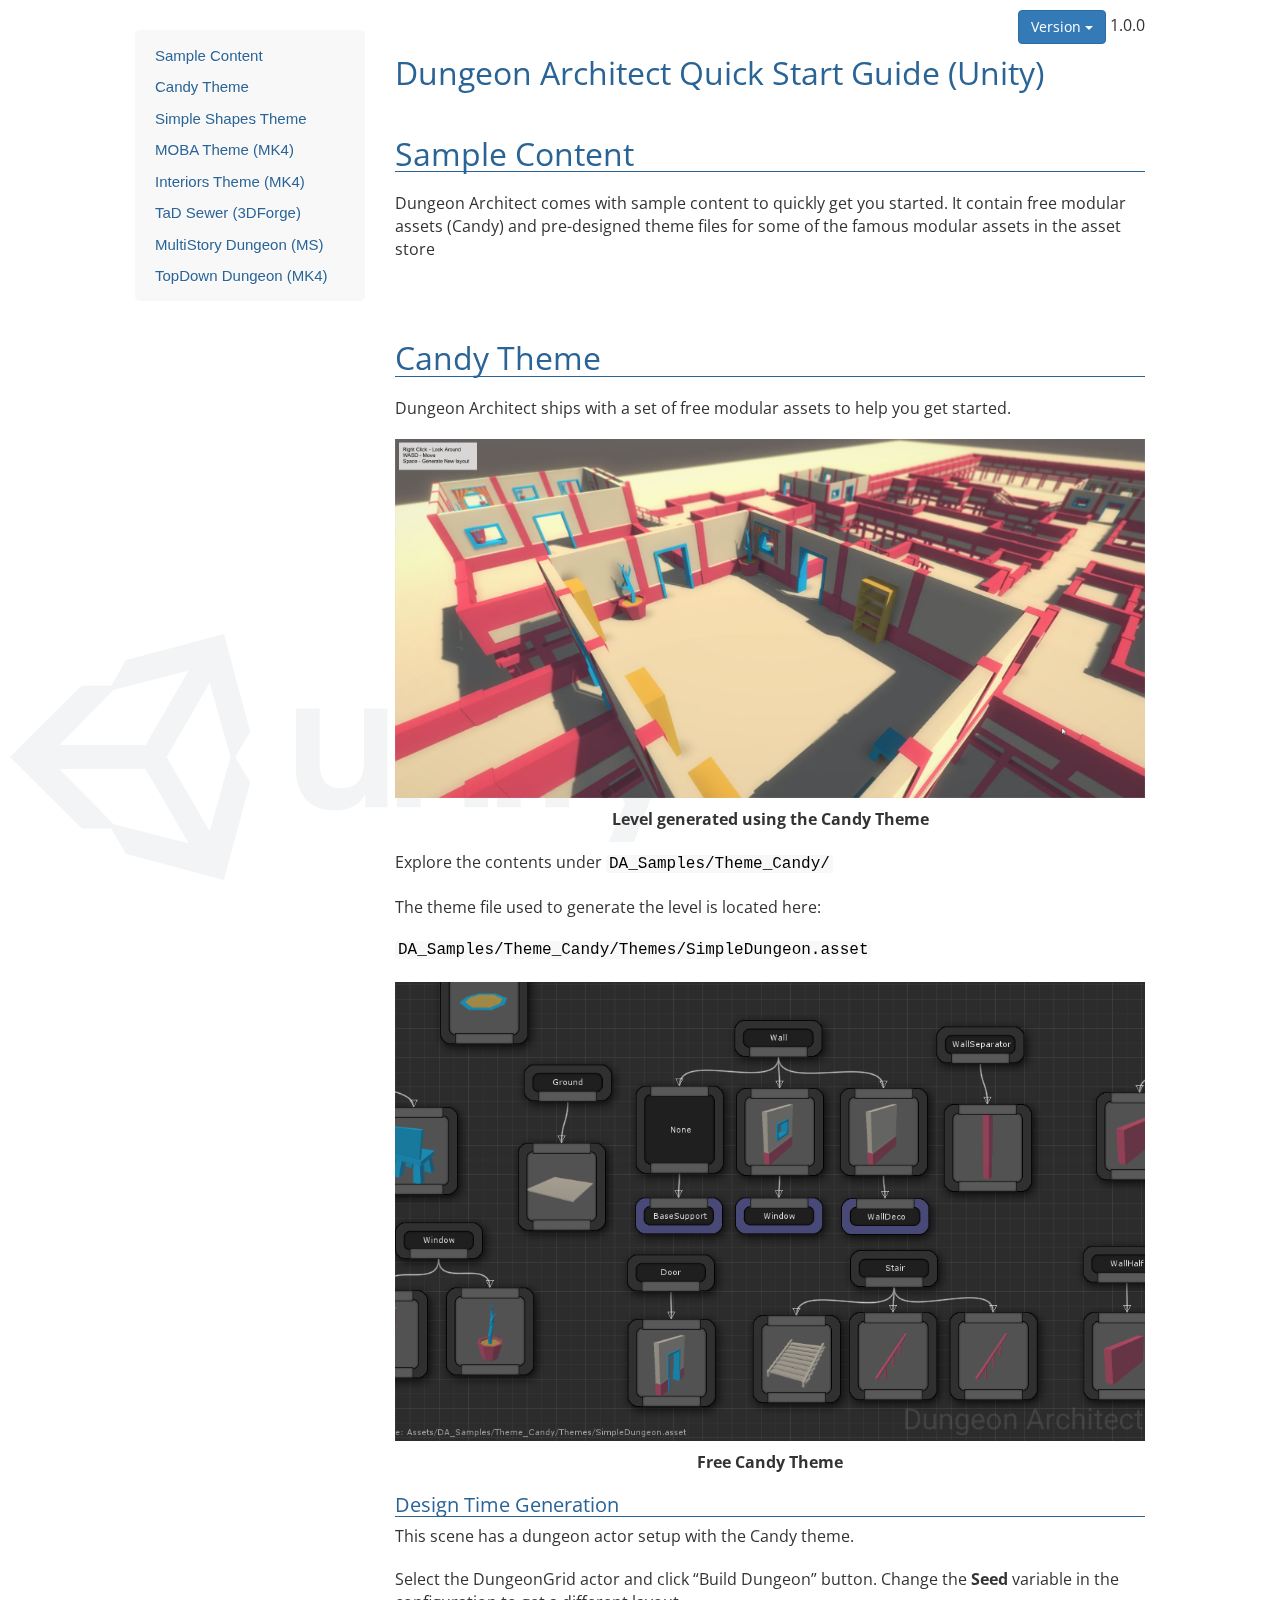
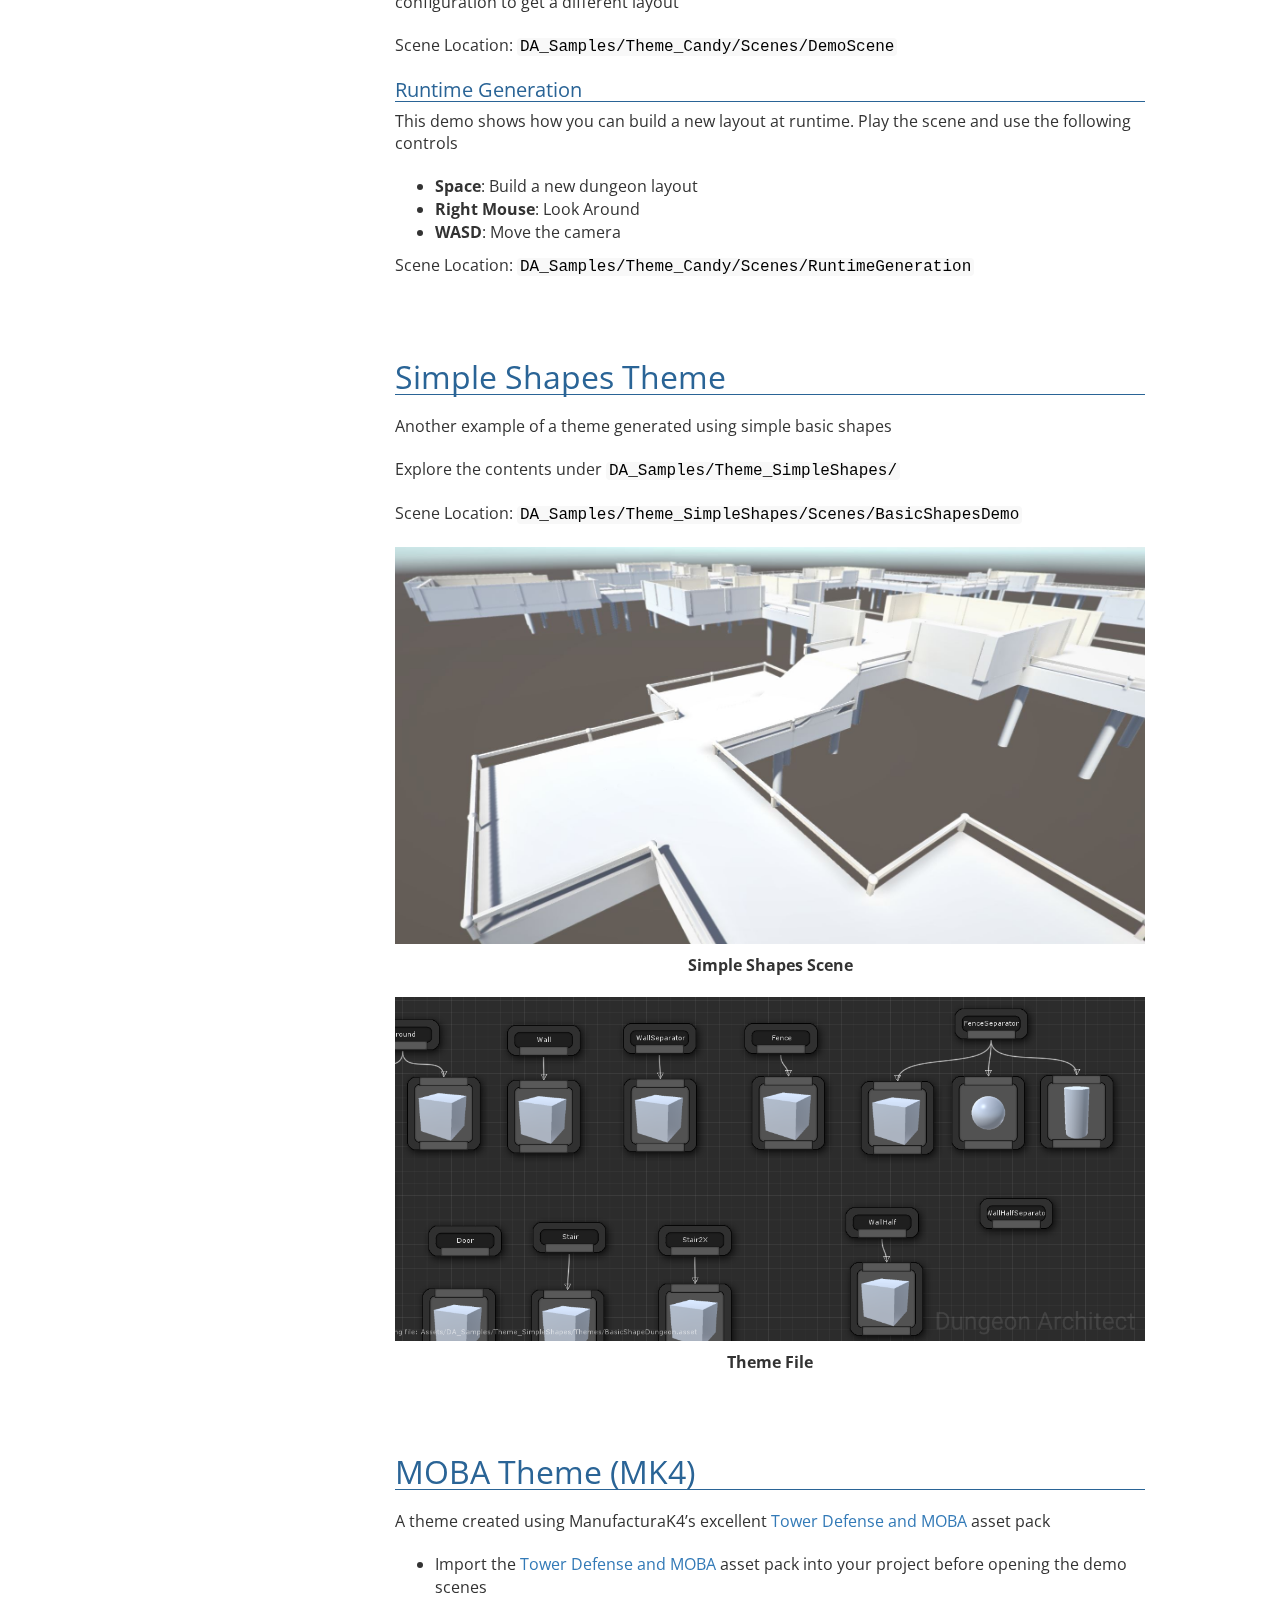
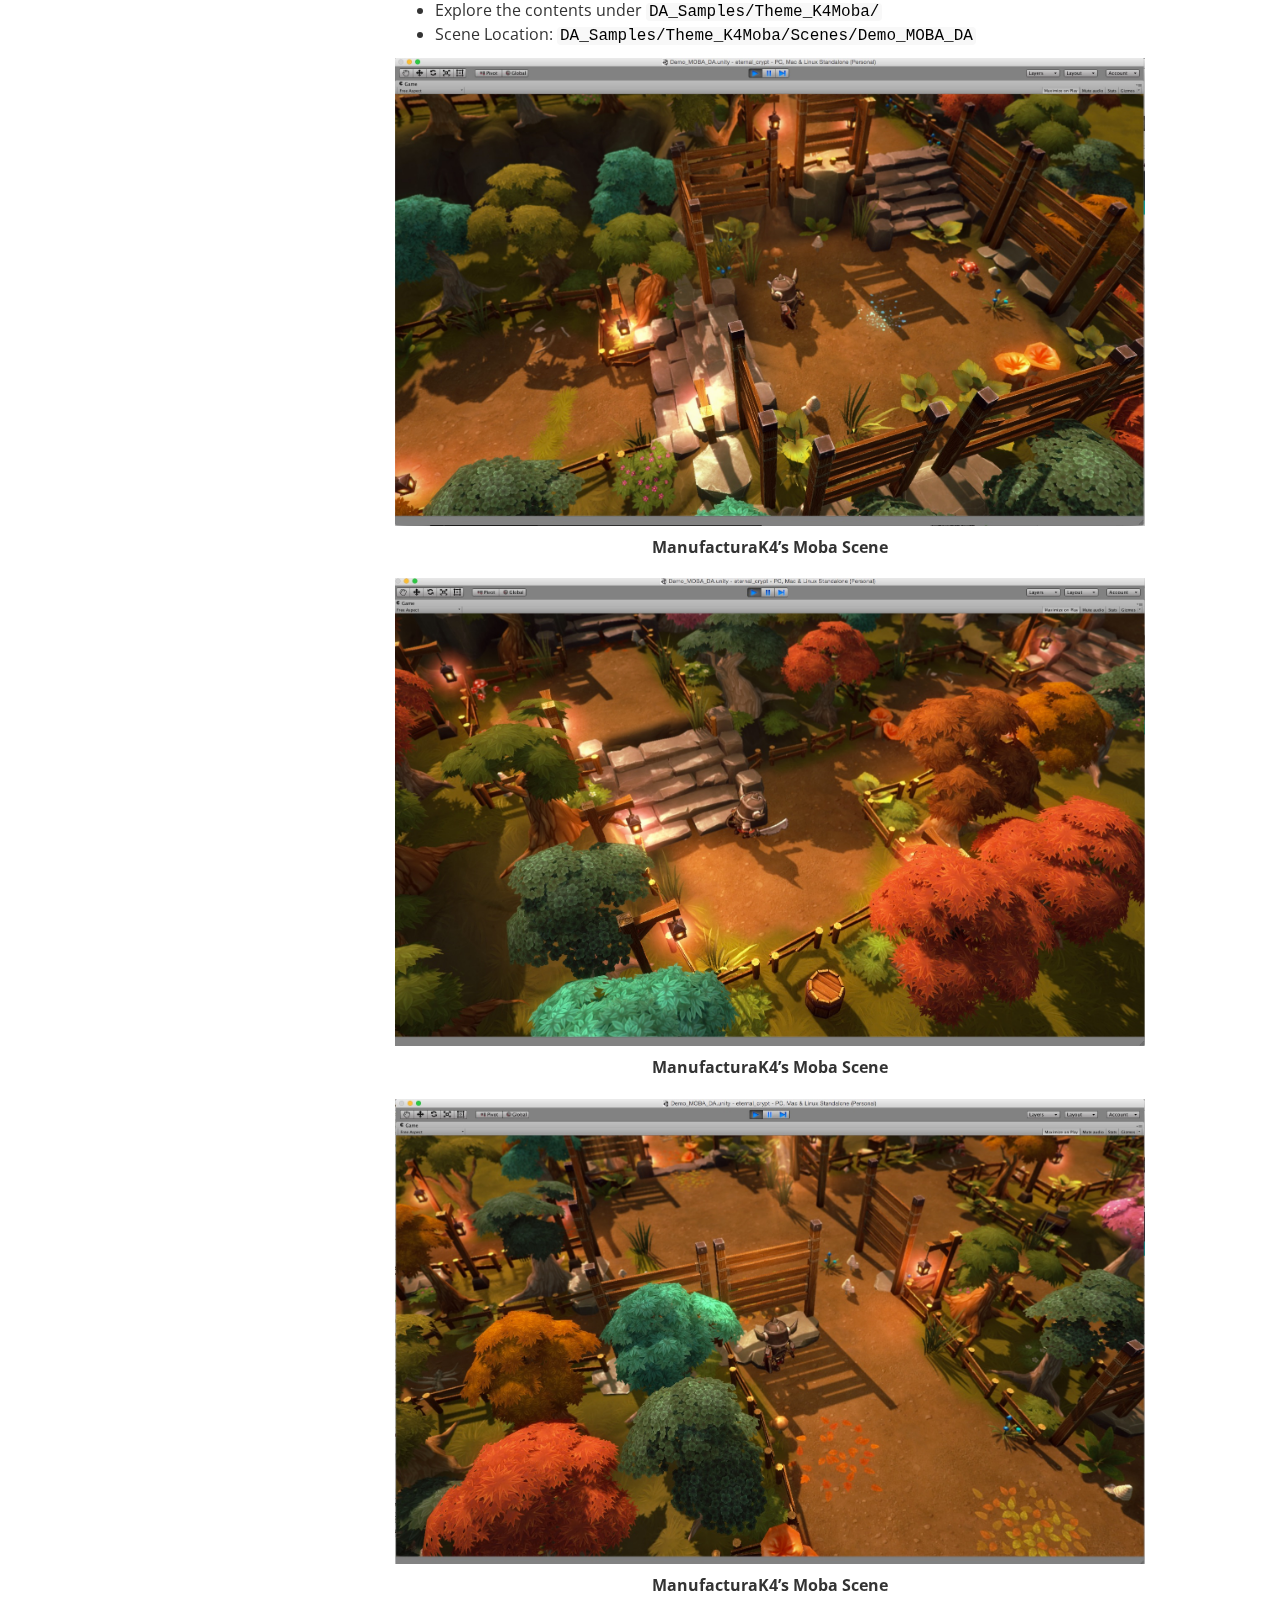
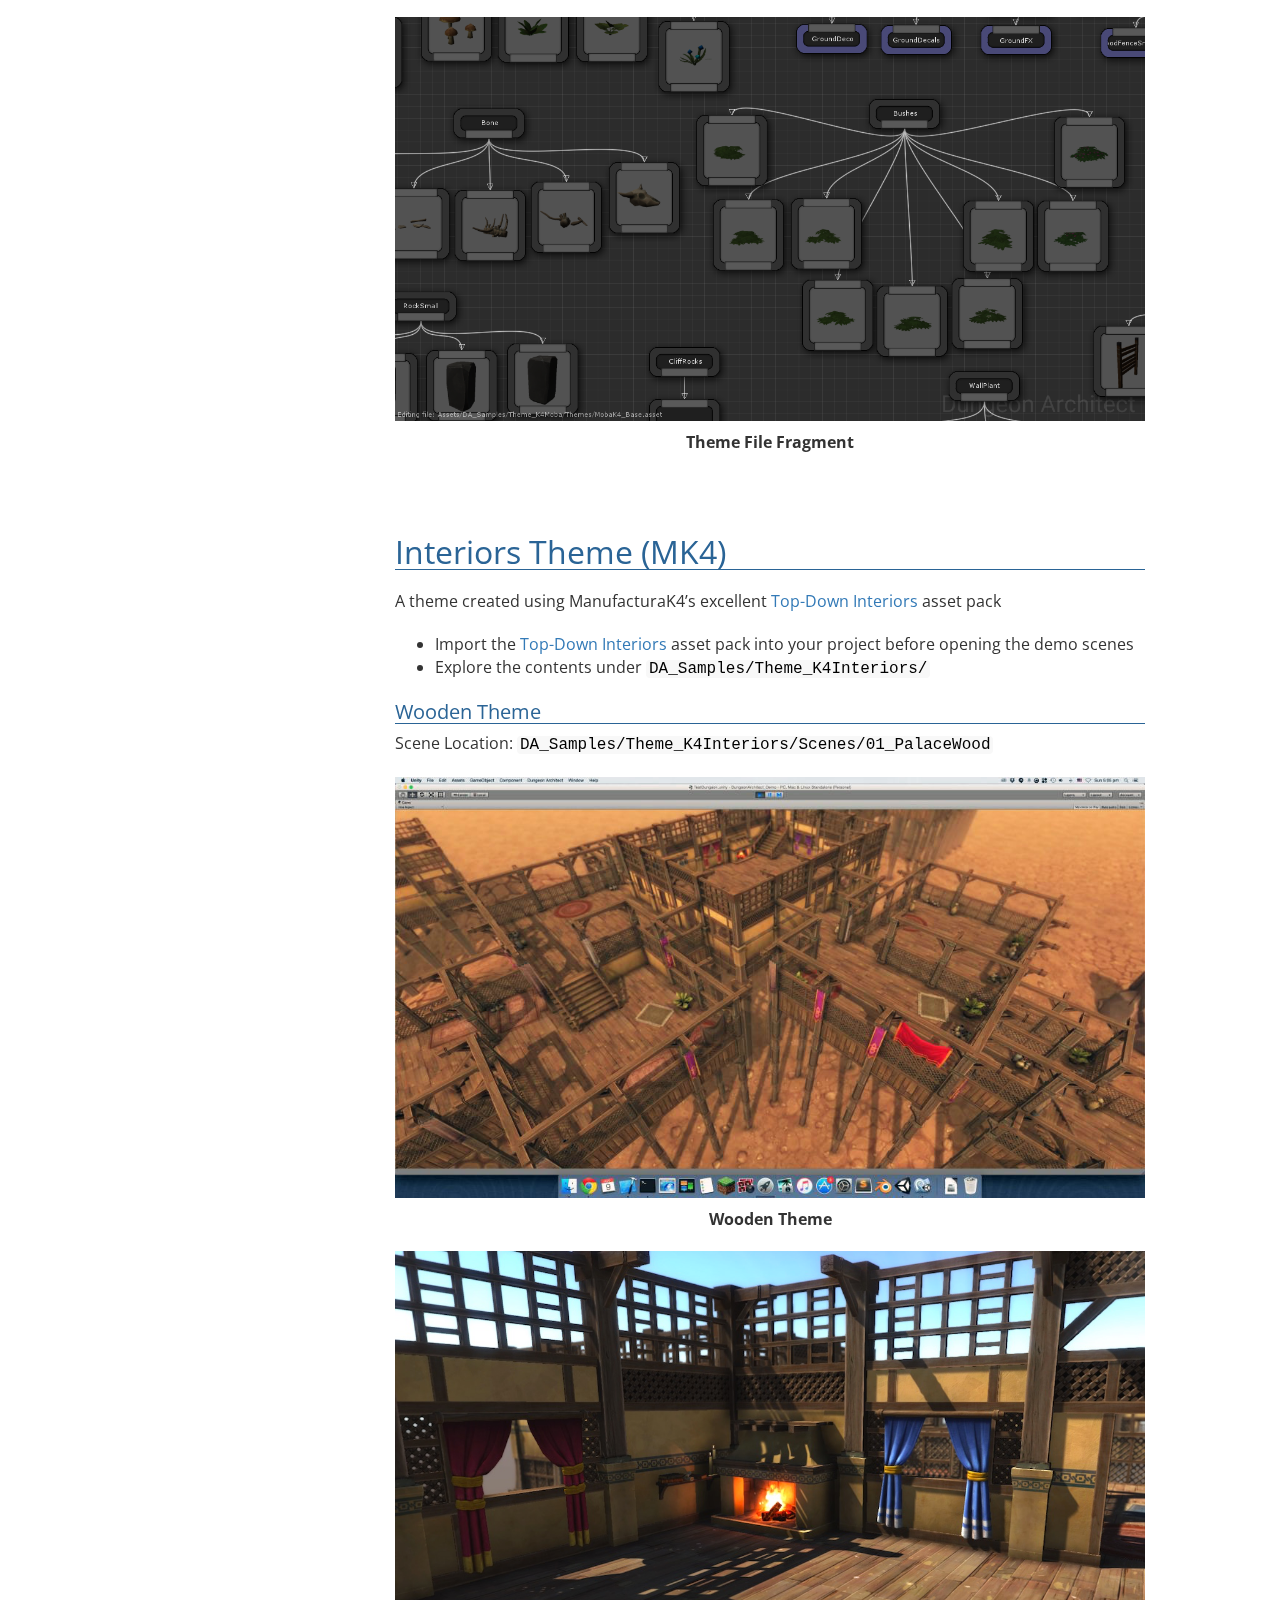
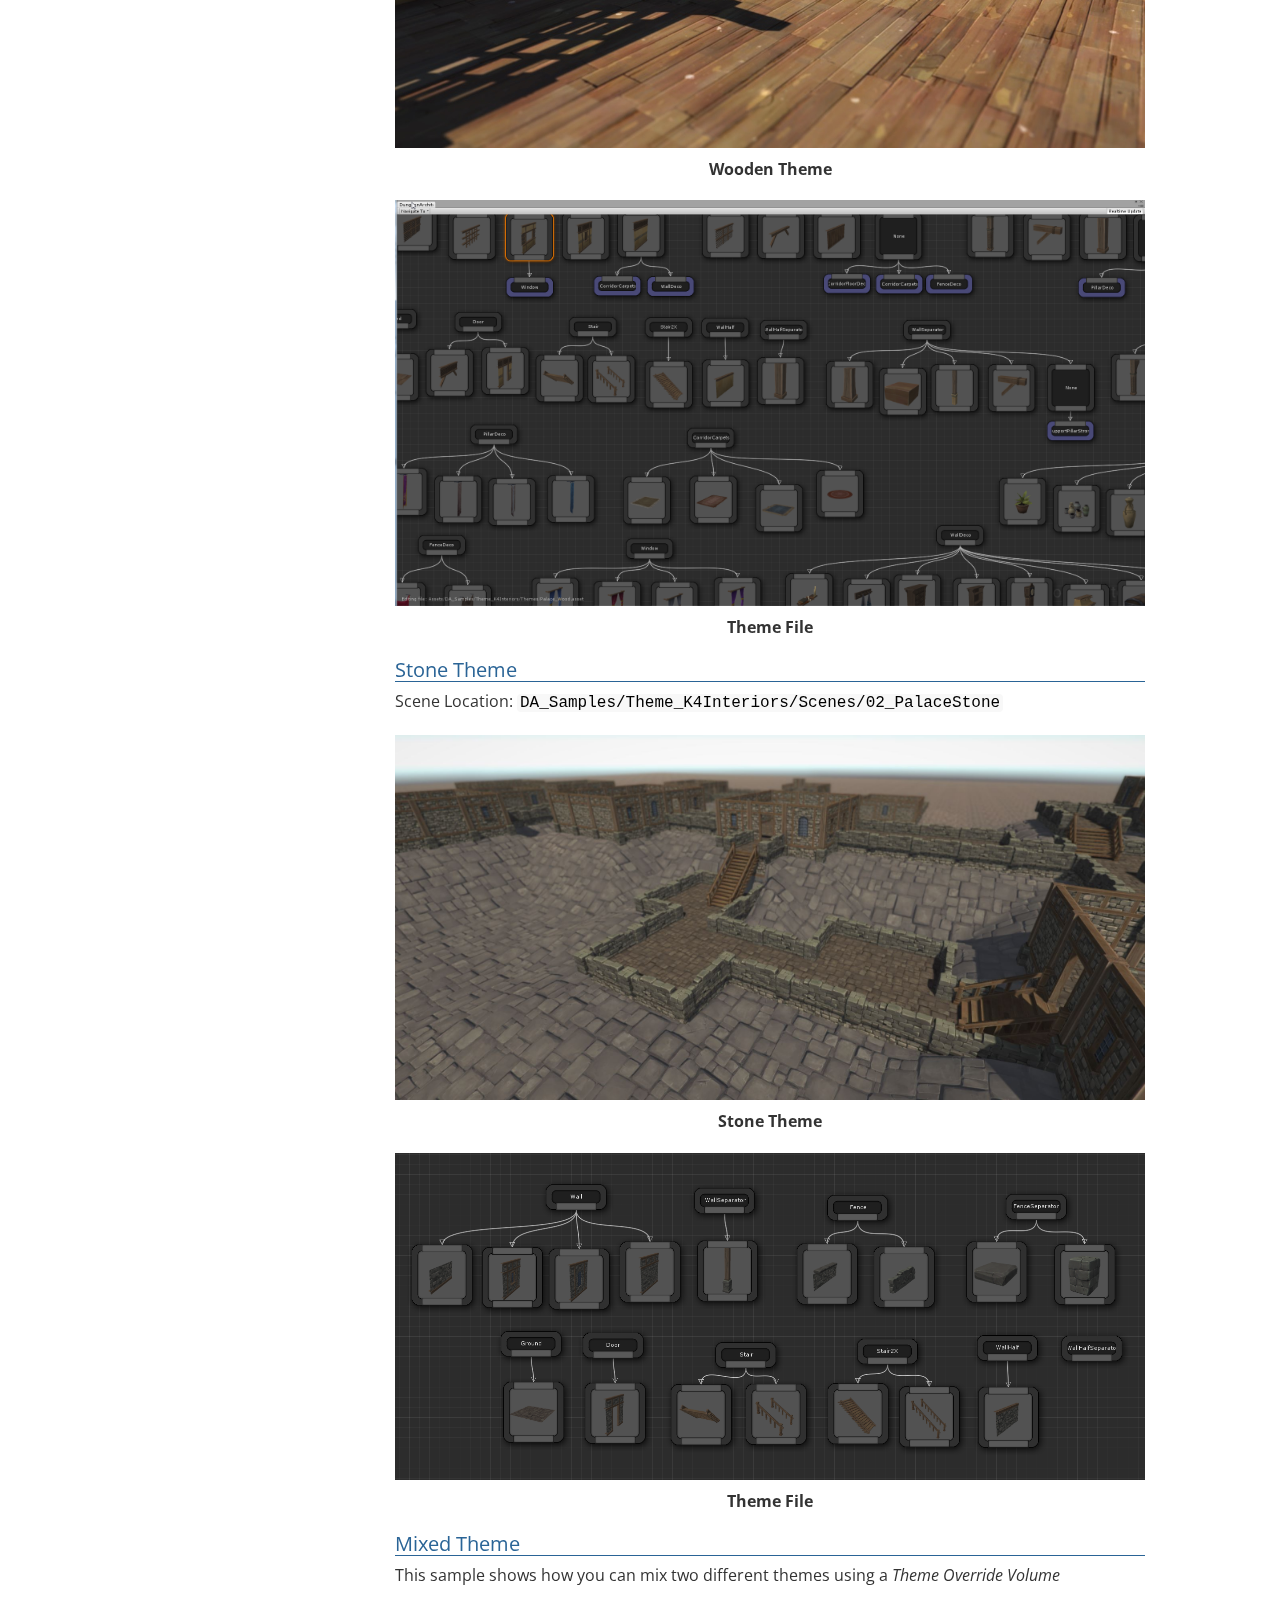
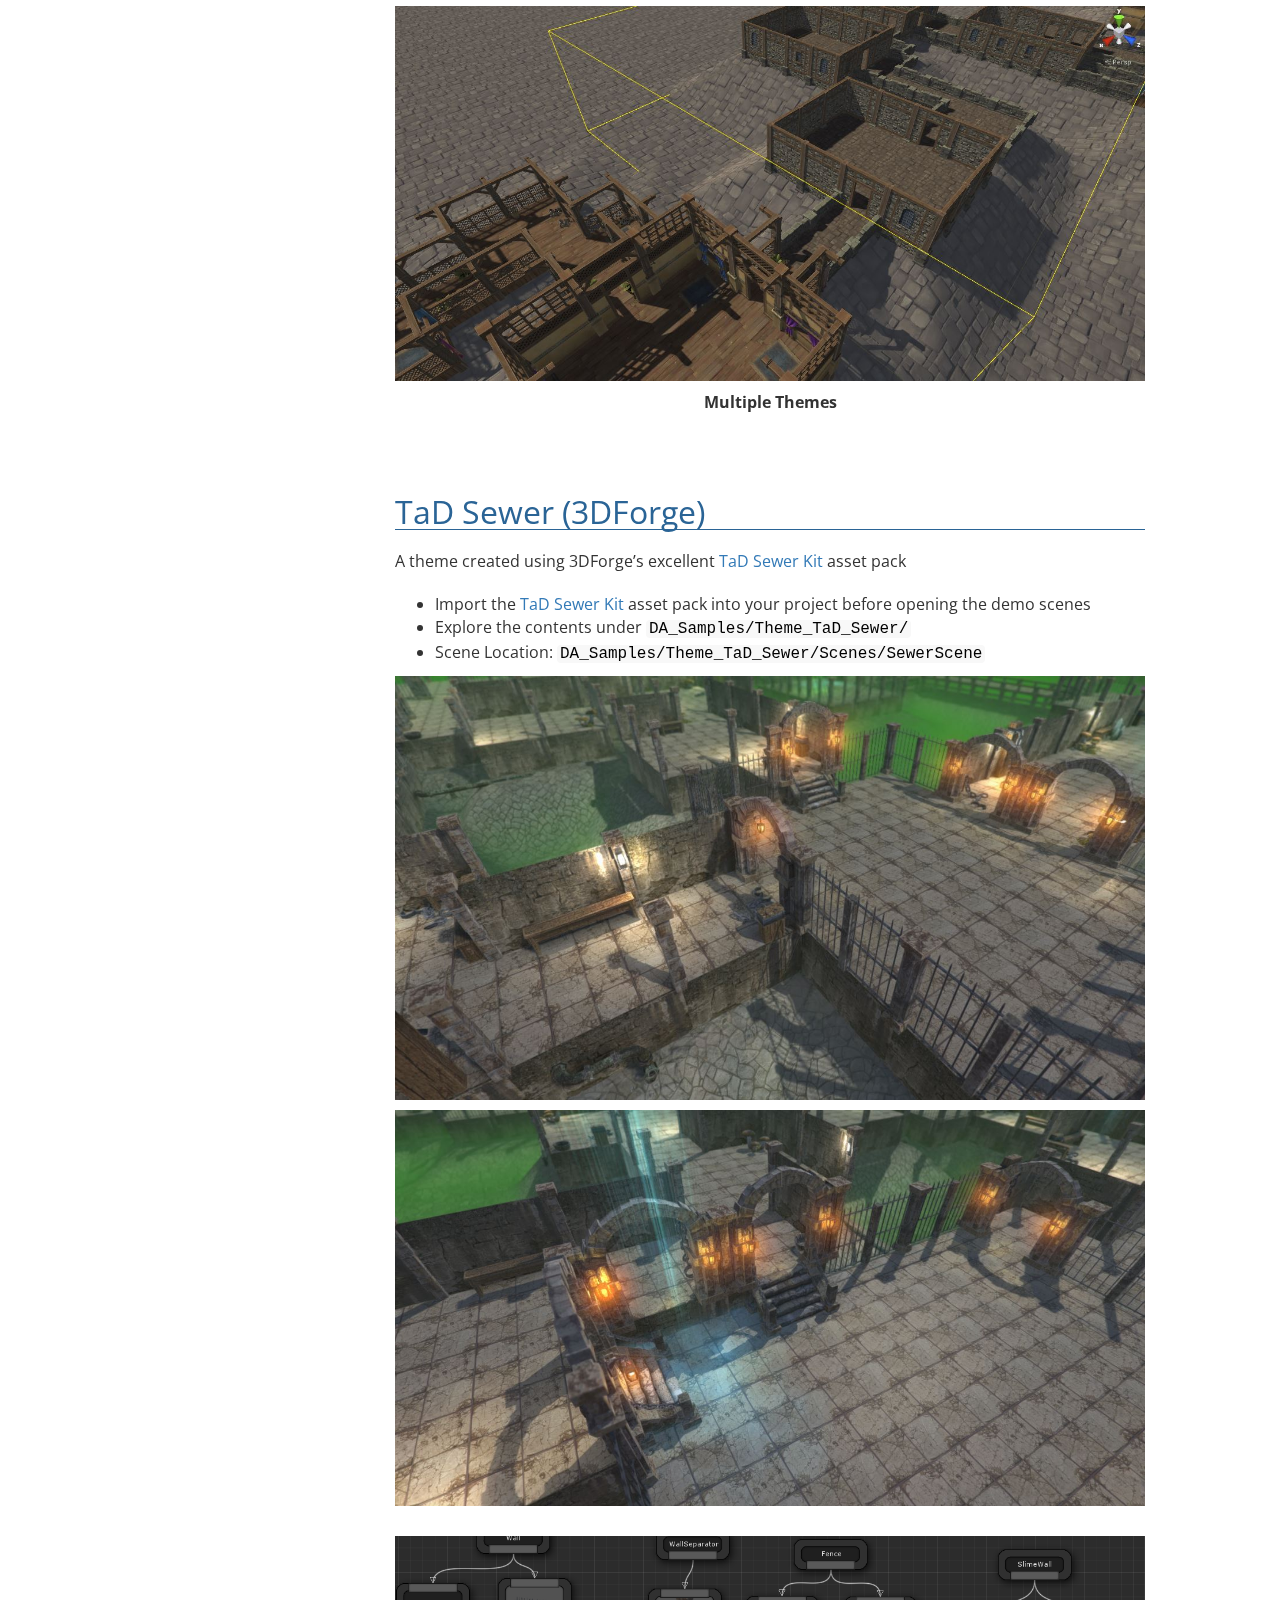
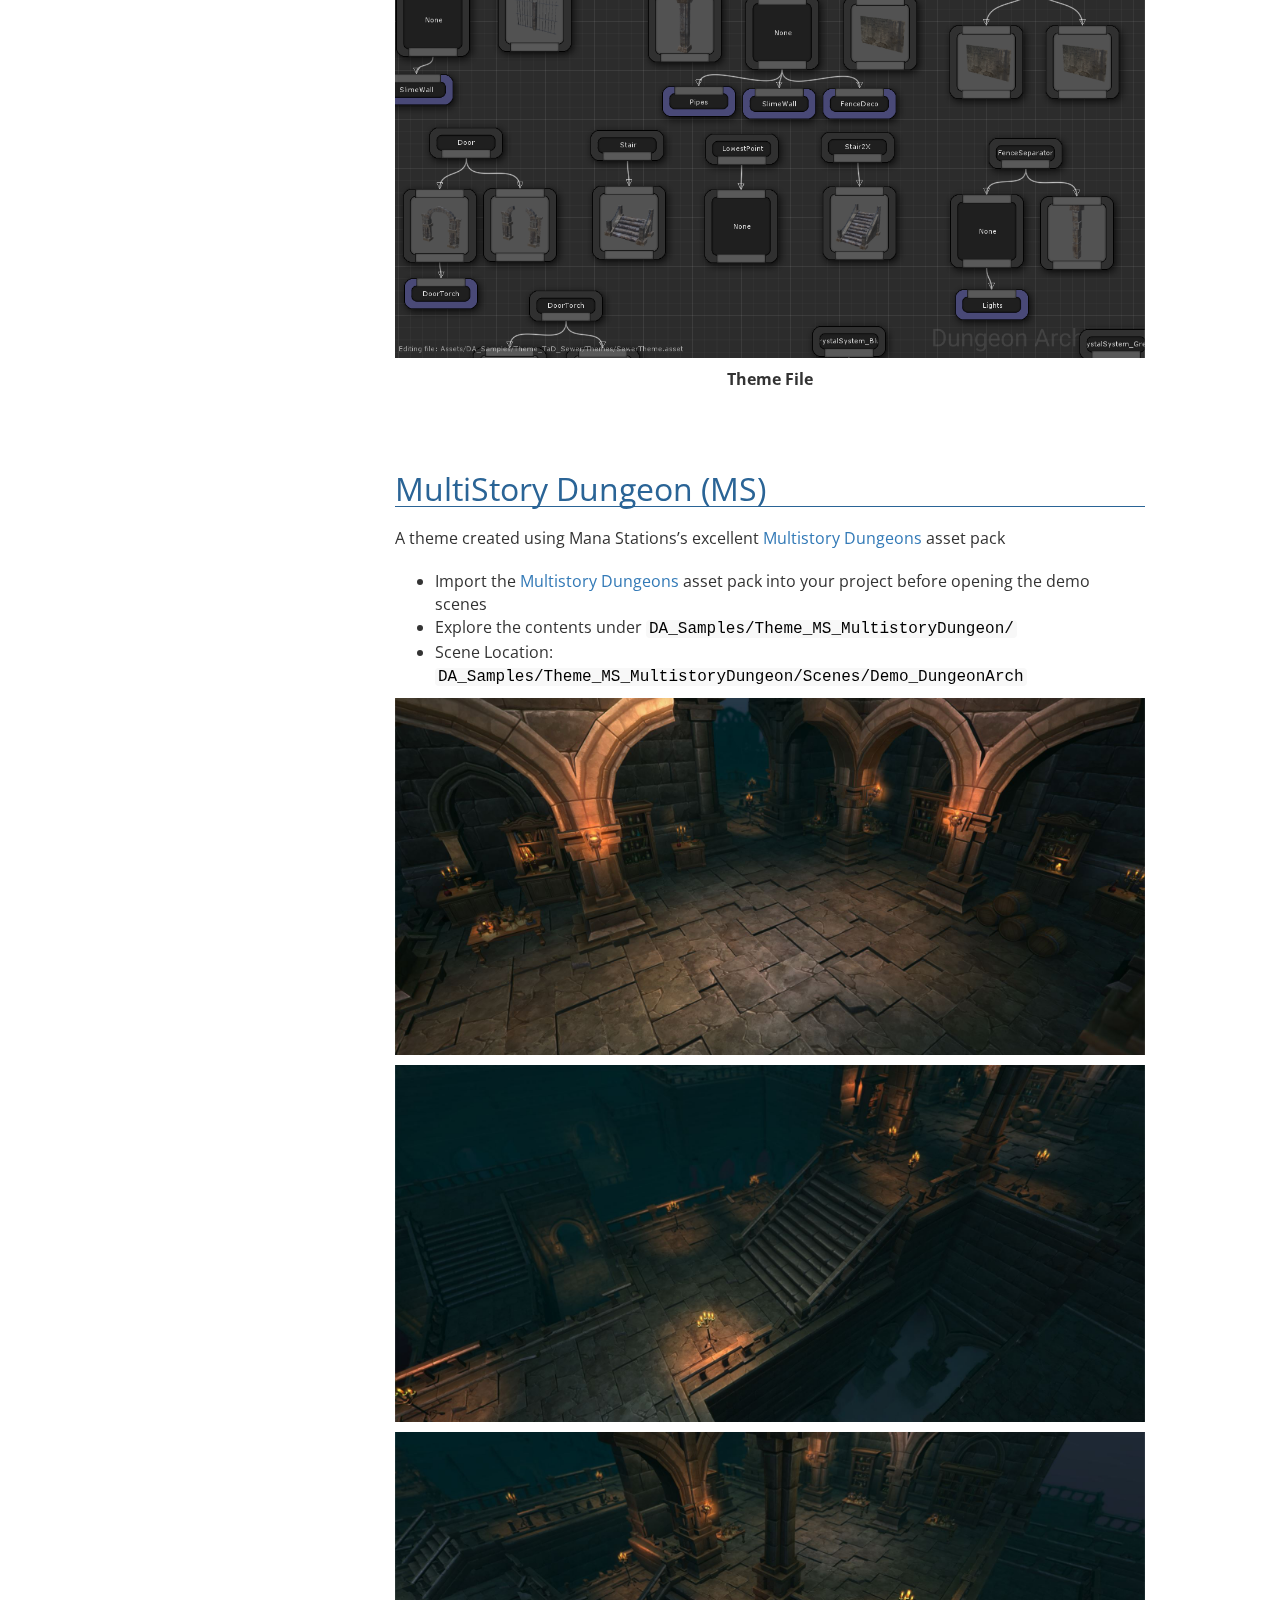
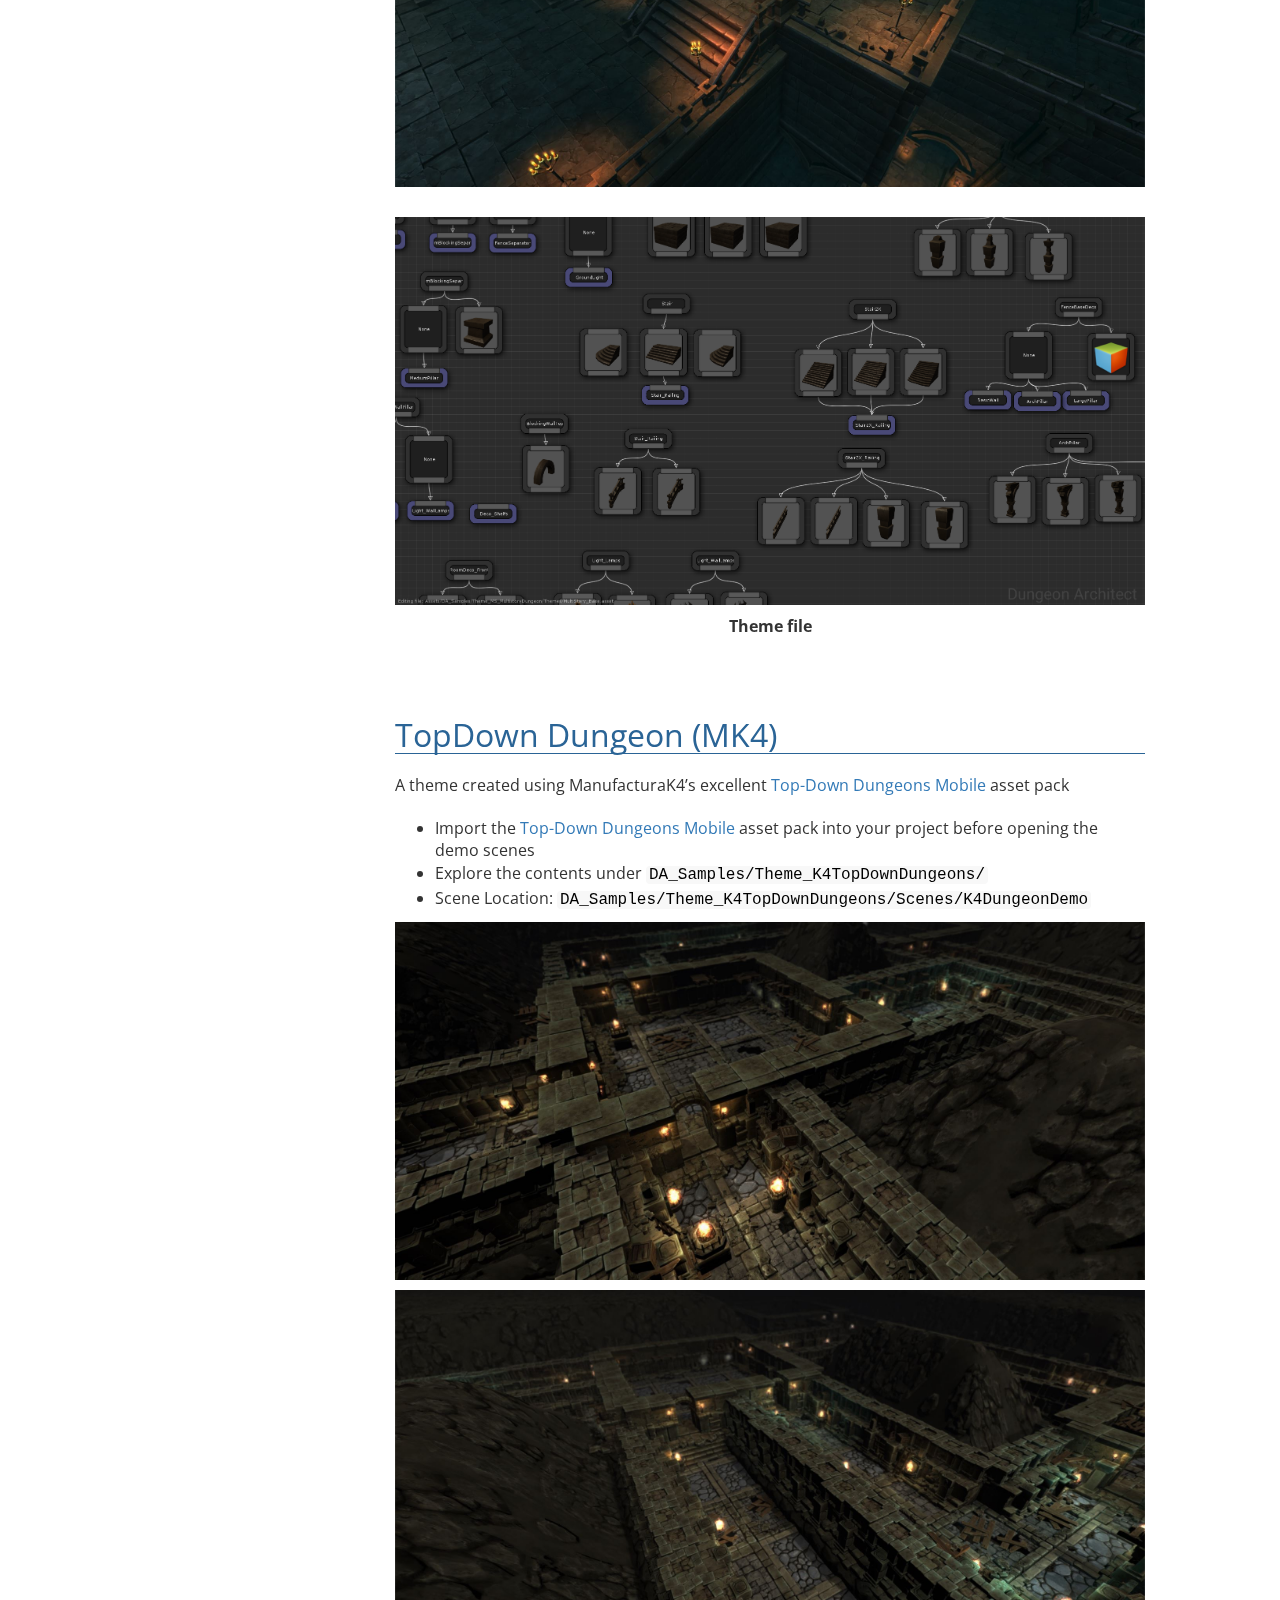
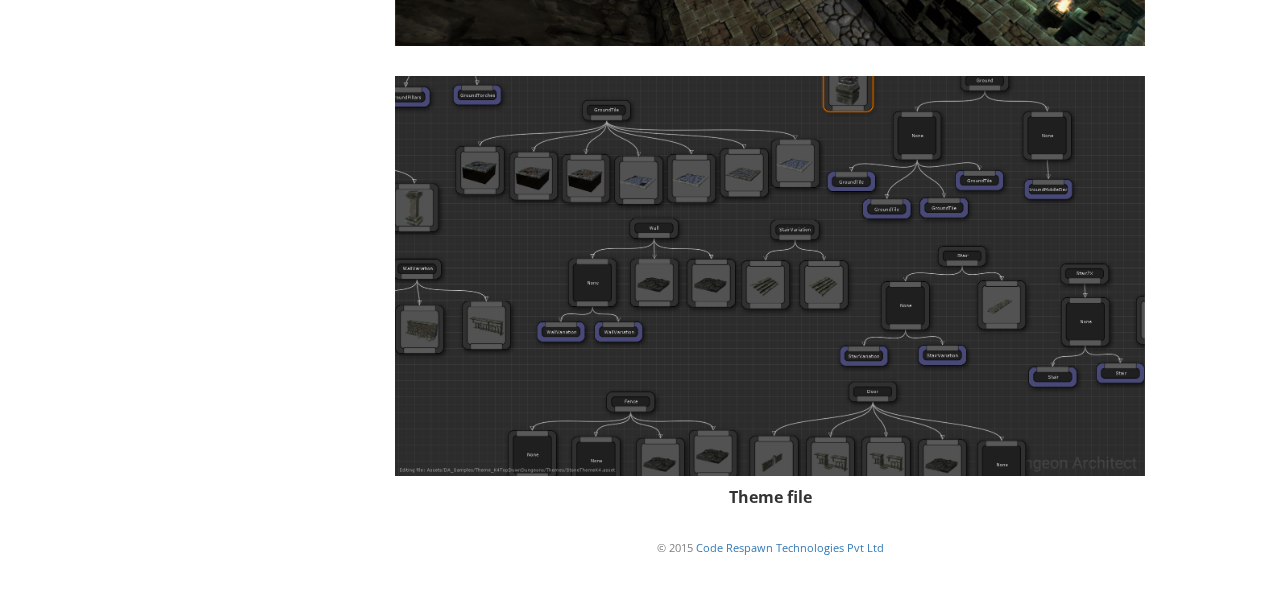
==== stage/html/quick_start_1.0.0.html @ e3f17379 "Updated the docs" ====
<!DOCTYPE html PUBLIC "-//W3C//DTD XHTML 1.0 Transitional//EN" "http://www.w3.org/TR/xhtml1/DTD/xhtml1-transitional.dtd">
<html xmlns="http://www.w3.org/1999/xhtml">
<head>
  <meta http-equiv="Content-Type" content="text/html; charset=utf-8" />
  <meta http-equiv="Content-Style-Type" content="text/css" />
  <meta name="generator" content="pandoc" />
  <title></title>
  <style type="text/css">code{white-space: pre;}</style>
    <title>Dungeon Architect User Guide</title>
    <meta charset="utf-8">
    <meta name="viewport" content="width=device-width, initial-scale=1">
    <link rel="stylesheet" href="../theme/css/bootstrap.min.css">
    <link rel="stylesheet" href="../theme/css/theme.css">
  
    <script src="../theme/js/jquery.min.js"></script>
    <script src="../theme/js/bootstrap.min.js"></script>
  
    <link href='https://fonts.googleapis.com/css?family=Open+Sans' rel='stylesheet' type='text/css'>
</head>
<body>


<script>
 $(document).ready(function () {
	 $("#TOC").appendTo("#toc_host");
	 $("#TOC").attr("data-spy", "affix");
	 $("#TOC").attr("data-offset-top", "5");
	$("#TOC").addClass("bs-sidebar");
	$("#TOC").addClass("hidden-print");
	 /*
	*/
        var url = window.location.href;
        url = url.replace(window.location.hash, "");

	    // Will only work if string in href matches with location
        $('ul.nav a[href="' + url + '"]').parent().addClass('active');

    // Will also work for relative and absolute hrefs
        $('ul.nav a').filter(function () {
            return this.href == url;
        }).parent().addClass('active').parent().parent().addClass('active');

    });

// Smooth scroll
$(function() {
  $('a[href*=#]:not([href=#])').click(function() {
    if (location.pathname.replace(/^\//,'') == this.pathname.replace(/^\//,'') && location.hostname == this.hostname) {
      var target = $(this.hash);
      target = target.length ? target : $('[name=' + this.hash.slice(1) +']');
      if (target.length) {
        $('html,body').animate({
          scrollTop: target.offset().top
        }, 500);
        return false;
      }
    }
  });
});

</script>

<script>


$( document ).ready(function() {
	$('img.svg').each(function(){
		var $img = jQuery(this);
		var imgID = $img.attr('id');
		var imgClass = $img.attr('class');
		var imgURL = $img.attr('src');

		jQuery.get(imgURL, function(data) {
                // Get the SVG tag, ignore the rest
                var $svg = jQuery(data).find('svg');

                // Add replaced image's ID to the new SVG
                if(typeof imgID !== 'undefined') {
                	$svg = $svg.attr('id', imgID);
                }
                // Add replaced image's classes to the new SVG
                if(typeof imgClass !== 'undefined') {
                	$svg = $svg.attr('class', imgClass+' replaced-svg');
                }

                // Remove any invalid XML tags as per http://validator.w3.org
                $svg = $svg.removeAttr('xmlns:a');

                // Replace image with new SVG
                $img.replaceWith($svg);

            }, 'xml');

	});
});
 </script>

<div id="wrap">

  	<div class="container">
<script>
$(document).ready(function() {
	$('#TOC ul').each(function() {
		$(this).addClass("nav");

	});

	$('#TOC').children('ul').each(function() {
		$(this).addClass("bs-sidenav");
	});

  $('a[href="#TOC"]').each(function() {
    $(this).after($(this).text());
    $(this).remove();
  })


	$('.documentationBlock img').each(function() {

		$(this).addClass("width: 100%");
		$(this).addClass("height:100%");
		$(this).addClass('img-responsive');

	});
	$('body').scrollspy({ target: '#TOC' })

	$('img').on('load', function(e) {
    	$('body').scrollspy('refresh');
    });

});
</script>

<div class="row documentationBlock">
		<div class="col-md-3" id="toc_host">

		</div>
		<div class="col-md-9" style="font-family: 'Open Sans', sans-serif;">
<div class="branding-logo">
	<img src="../assets/images/unity_logo.png">
</div>
			<div class="version-block">
			  <div class="dropdown" style="display: inline">
			    <button class="btn btn-primary dropdown-toggle" type="button" data-toggle="dropdown">Version
			    <span class="caret"></span></button>
			    <ul class="dropdown-menu">
			    				<li><a href="quick_start_1.0.0.html">1.0.0</a></li>
			    </ul>
			  </div>
			  <div class="version-number">1.0.0</div>
			</div>
			<div class="doc-title">Dungeon Architect Quick Start Guide (Unity)</div>
<div id="TOC">
<ul>
<li><a href="#sample-content">Sample Content</a></li>
<li><a href="#candy-theme">Candy Theme</a><ul>
<li><a href="#design-time-generation">Design Time Generation</a></li>
<li><a href="#runtime-generation">Runtime Generation</a></li>
</ul></li>
<li><a href="#simple-shapes-theme">Simple Shapes Theme</a></li>
<li><a href="#moba-theme-mk4">MOBA Theme (MK4)</a></li>
<li><a href="#interiors-theme-mk4">Interiors Theme (MK4)</a><ul>
<li><a href="#wooden-theme">Wooden Theme</a></li>
<li><a href="#stone-theme">Stone Theme</a></li>
<li><a href="#mixed-theme">Mixed Theme</a></li>
</ul></li>
<li><a href="#tad-sewer-3dforge">TaD Sewer (3DForge)</a></li>
<li><a href="#multistory-dungeon-ms">MultiStory Dungeon (MS)</a></li>
<li><a href="#topdown-dungeon-mk4">TopDown Dungeon (MK4)</a></li>
</ul>
</div>
<h1 id="sample-content">Sample Content</h1>
<p>Dungeon Architect comes with sample content to quickly get you started. It contain free modular assets (Candy) and pre-designed theme files for some of the famous modular assets in the asset store</p>
<h1 id="candy-theme">Candy Theme</h1>
<p>Dungeon Architect ships with a set of free modular assets to help you get started.</p>
<div class="figure">
<img src="../assets/images/candy_01.jpg" alt="Level generated using the Candy Theme" />
<p class="caption">Level generated using the Candy Theme</p>
</div>
<p>Explore the contents under <code>DA_Samples/Theme_Candy/</code></p>
<p>The theme file used to generate the level is located here:</p>
<p><code>DA_Samples/Theme_Candy/Themes/SimpleDungeon.asset</code></p>
<div class="figure">
<img src="../assets/images/candy_theme.png" alt="Free Candy Theme" />
<p class="caption">Free Candy Theme</p>
</div>
<h2 id="design-time-generation">Design Time Generation</h2>
<p>This scene has a dungeon actor setup with the Candy theme.</p>
<p>Select the DungeonGrid actor and click “Build Dungeon” button. Change the <strong>Seed</strong> variable in the configuration to get a different layout</p>
<p>Scene Location: <code>DA_Samples/Theme_Candy/Scenes/DemoScene</code></p>
<h2 id="runtime-generation">Runtime Generation</h2>
<p>This demo shows how you can build a new layout at runtime. Play the scene and use the following controls</p>
<ul>
<li><strong>Space</strong>: Build a new dungeon layout</li>
<li><strong>Right Mouse</strong>: Look Around</li>
<li><strong>WASD</strong>: Move the camera</li>
</ul>
<p>Scene Location: <code>DA_Samples/Theme_Candy/Scenes/RuntimeGeneration</code></p>
<h1 id="simple-shapes-theme">Simple Shapes Theme</h1>
<p>Another example of a theme generated using simple basic shapes</p>
<p>Explore the contents under <code>DA_Samples/Theme_SimpleShapes/</code></p>
<p>Scene Location: <code>DA_Samples/Theme_SimpleShapes/Scenes/BasicShapesDemo</code></p>
<div class="figure">
<img src="../assets/images/simple_shapes_01.jpg" alt="Simple Shapes Scene" />
<p class="caption">Simple Shapes Scene</p>
</div>
<div class="figure">
<img src="../assets/images/simple_shapes_01_theme.png" alt="Theme File" />
<p class="caption">Theme File</p>
</div>
<h1 id="moba-theme-mk4">MOBA Theme (MK4)</h1>
<p>A theme created using ManufacturaK4’s excellent <a href="https://www.assetstore.unity3d.com/en/#!/content/28234">Tower Defense and MOBA</a> asset pack</p>
<ul>
<li>Import the <a href="https://www.assetstore.unity3d.com/en/#!/content/28234">Tower Defense and MOBA</a> asset pack into your project before opening the demo scenes</li>
<li>Explore the contents under <code>DA_Samples/Theme_K4Moba/</code></li>
<li>Scene Location: <code>DA_Samples/Theme_K4Moba/Scenes/Demo_MOBA_DA</code></li>
</ul>
<div class="figure">
<img src="../assets/images/moba_01.jpg" alt="ManufacturaK4’s Moba Scene" />
<p class="caption">ManufacturaK4’s Moba Scene</p>
</div>
<div class="figure">
<img src="../assets/images/moba_02.jpg" alt="ManufacturaK4’s Moba Scene" />
<p class="caption">ManufacturaK4’s Moba Scene</p>
</div>
<div class="figure">
<img src="../assets/images/moba_03.jpg" alt="ManufacturaK4’s Moba Scene" />
<p class="caption">ManufacturaK4’s Moba Scene</p>
</div>
<div class="figure">
<img src="../assets/images/moba_theme.png" alt="Theme File Fragment" />
<p class="caption">Theme File Fragment</p>
</div>
<h1 id="interiors-theme-mk4">Interiors Theme (MK4)</h1>
<p>A theme created using ManufacturaK4’s excellent <a href="https://www.assetstore.unity3d.com/en/#!/content/18139">Top-Down Interiors</a> asset pack</p>
<ul>
<li>Import the <a href="https://www.assetstore.unity3d.com/en/#!/content/18139">Top-Down Interiors</a> asset pack into your project before opening the demo scenes</li>
<li>Explore the contents under <code>DA_Samples/Theme_K4Interiors/</code></li>
</ul>
<h2 id="wooden-theme">Wooden Theme</h2>
<p>Scene Location: <code>DA_Samples/Theme_K4Interiors/Scenes/01_PalaceWood</code></p>
<div class="figure">
<img src="../assets/images/interior_wood_01.jpg" alt="Wooden Theme" />
<p class="caption">Wooden Theme</p>
</div>
<div class="figure">
<img src="../assets/images/interior_wood_02.jpg" alt="Wooden Theme" />
<p class="caption">Wooden Theme</p>
</div>
<div class="figure">
<img src="../assets/images/interior_wood_theme.png" alt="Theme File" />
<p class="caption">Theme File</p>
</div>
<h2 id="stone-theme">Stone Theme</h2>
<p>Scene Location: <code>DA_Samples/Theme_K4Interiors/Scenes/02_PalaceStone</code></p>
<div class="figure">
<img src="../assets/images/interior_stone_01.jpg" alt="Stone Theme" />
<p class="caption">Stone Theme</p>
</div>
<div class="figure">
<img src="../assets/images/interior_stone_theme.png" alt="Theme File" />
<p class="caption">Theme File</p>
</div>
<h2 id="mixed-theme">Mixed Theme</h2>
<p>This sample shows how you can mix two different themes using a <em>Theme Override Volume</em></p>
<div class="figure">
<img src="../assets/images/interior_mixed_01.jpg" alt="Multiple Themes" />
<p class="caption">Multiple Themes</p>
</div>
<h1 id="tad-sewer-3dforge">TaD Sewer (3DForge)</h1>
<p>A theme created using 3DForge’s excellent <a href="https://www.assetstore.unity3d.com/en/#!/content/12867">TaD Sewer Kit</a> asset pack</p>
<ul>
<li>Import the <a href="https://www.assetstore.unity3d.com/en/#!/content/12867">TaD Sewer Kit</a> asset pack into your project before opening the demo scenes</li>
<li>Explore the contents under <code>DA_Samples/Theme_TaD_Sewer/</code></li>
<li>Scene Location: <code>DA_Samples/Theme_TaD_Sewer/Scenes/SewerScene</code></li>
</ul>
<p><img src="../assets/images/sewer_01.jpg" alt="TaD Sewer Scene" /> <img src="../assets/images/sewer_02.jpg" alt="TaD Sewer Scene" /></p>
<div class="figure">
<img src="../assets/images/sewer_theme.png" alt="Theme File" />
<p class="caption">Theme File</p>
</div>
<h1 id="multistory-dungeon-ms">MultiStory Dungeon (MS)</h1>
<p>A theme created using Mana Stations’s excellent <a href="https://www.assetstore.unity3d.com/en/#!/content/33955">Multistory Dungeons</a> asset pack</p>
<ul>
<li>Import the <a href="https://www.assetstore.unity3d.com/en/#!/content/33955">Multistory Dungeons</a> asset pack into your project before opening the demo scenes</li>
<li>Explore the contents under <code>DA_Samples/Theme_MS_MultistoryDungeon/</code></li>
<li>Scene Location: <code>DA_Samples/Theme_MS_MultistoryDungeon/Scenes/Demo_DungeonArch</code></li>
</ul>
<p><img src="../assets/images/ms_01.jpg" alt="Mana Station’s MultiStory Dungeons Scene" /> <img src="../assets/images/ms_02.jpg" alt="Mana Station’s MultiStory Dungeons Scene" /> <img src="../assets/images/ms_03.jpg" alt="Mana Station’s MultiStory Dungeons Scene" /></p>
<div class="figure">
<img src="../assets/images/ms_theme.png" alt="Theme file" />
<p class="caption">Theme file</p>
</div>
<h1 id="topdown-dungeon-mk4">TopDown Dungeon (MK4)</h1>
<p>A theme created using ManufacturaK4’s excellent <a href="https://www.assetstore.unity3d.com/en/#!/content/8000">Top-Down Dungeons Mobile</a> asset pack</p>
<ul>
<li>Import the <a href="https://www.assetstore.unity3d.com/en/#!/content/8000">Top-Down Dungeons Mobile</a> asset pack into your project before opening the demo scenes</li>
<li>Explore the contents under <code>DA_Samples/Theme_K4TopDownDungeons/</code></li>
<li>Scene Location: <code>DA_Samples/Theme_K4TopDownDungeons/Scenes/K4DungeonDemo</code></li>
</ul>
<p><img src="../assets/images/tdd_01.jpg" alt="ManufacturaK4’s Top-Down Dungeons Scene" /> <img src="../assets/images/tdd_02.jpg" alt="ManufacturaK4’s Top-Down Dungeons Scene" /></p>
<div class="figure">
<img src="../assets/images/tdd_theme.png" alt="Theme file" />
<p class="caption">Theme file</p>
</div>
<div id="footer">
  &copy; 2015 <a href="http://coderespawn.com/">Code Respawn Technologies Pvt Ltd</a>
</div>

</div>

</div>
</body>
</html>
---- stage/theme/css/theme.css ----
body {
    position: relative;
    font-size: 16px;
}

code {
    font-family: monospace;
}

#footer {
        padding-top: 1em;
        font-size: 70%;
        color: gray;
        text-align: center;
        }

h1, h2, h3 {
 color: #2a6496;
}
h1 { border-bottom: 1px solid #2a6496; }
h2 { border-bottom: 1px solid #2a6496; }
h3 { border-bottom: 1px solid #ccc; }

.version-number {
	display: inline;
}

.version-block {
	margin-top: 10px;
	float: right;
}

.branding-logo {
    position:fixed;
	display: block;
    bottom:10px;
    left:10px;
    opacity: 0.05;
	z-index: -100;
}

.documentationBlock a {
        text-decoration: none;
}

.documentationBlock a:hover {
        text-decoration: underline;
}

.documentationBlock img {

        margin-left:auto;
        margin-right:auto;
        display:block;
}

#toc_host ul {
        list-style: none;
        font-size: 15px;
		font-family: 'Open Sans', sans-serif;
        font-weight: normal;
        padding-left: 0px;
}
#toc_host li {
        margin-top: 0px;
}

#toc_host ul a {

}

.documentationBlock {
	font-family: 'Open Sans', sans-serif;
}

.documentationBlock h1 {
        font-size: 32px;
        font-weight: normal;
        margin-top:80px;
        margin-bottom:20px;
}

.documentationBlock h1 strong{
        font-size: 48px;
        font-weight: normal;
        margin-right:15px;
}

.documentationBlock h2 {
        font-size: 20px;
        font-weight: normal;
        padding-bottom:0px;
        margin-bottom:8px;
}

.documentationBlock h3 {
        font-size: 18px;
        font-weight: normal;
}

.top-buffer {
 margin: 10px;
}

.doc-title {
    font-size: 32px;
    font-weight: normal;
    margin-top: 50px;
    margin-bottom: -40px;
	color: #2a6496;
}

#TOC ul {
	font-family: sans-serif;
}

#TOC ul {
  word-wrap: break-word;
}

#TOC {
  overflow-y: auto;
  overflow-x:hidden;
  height:98%;
}

.documentationBlock p {
        text-align: left;
        display: block;
        margin-bottom:20px;
        font-size: 16px;
        word-wrap: break-word;
        padding: 0px;
}

.documentationBlock code {
        padding: 0 3px 0 3px;
}

.documentationBlock pre, code, kbd, samp {
        color: #000;
        font-family: monospace;
        font-size: 1em;
        background-color: #F8F8F8;
}

.documentationBlock pre, xmp, plaintext, listing {
        display: block;
        font-family: monospace;
        white-space: pre;
        margin:10px;
        padding:10px;
}

.documentationBlock pre code {
        border: 0px !important;
}

.documentationBlock img {
        padding-bottom:10px;
}

@media screen and (min-width: 1200px) {

  .documentationBlock {
        margin: 0px 50px 50px 50px;
  }
}

.documentationBlock .caption {
  font-weight:bold;
  text-align: center;
}


/*
 * Side navigation
 *
 * Scrollspy and affixed enhanced navigation to highlight sections and secondary
 * sections of docs content.
 */

/* By default it's not affixed in mobile views, so undo that */
.bs-sidebar.affix {
  position: static;
  z-index:50;
}

.footer {
  position:relative;
  z-index:100;
}

/* First level of nav */
.bs-sidenav {
  margin-top: 30px;
  margin-bottom: 30px;
  padding-top:    10px;
  padding-bottom: 10px;
  text-shadow: 0 1px 0 #fff;
  background-color: #f8f8f8;
  border-radius: 5px;

}

/* All levels of nav */
.bs-sidebar .nav > li > a {
  display: block;
  color: #2a6496;
  padding: 5px 20px;
}
.bs-sidebar .nav > li > a:hover,
.bs-sidebar .nav > li > a:focus {
  text-decoration: none;
  background-color: #f8f8f8;
  border-right: 2px solid #dbd8e0;
}
.bs-sidebar .nav > .active > a,
.bs-sidebar .nav > .active:hover > a,
.bs-sidebar .nav > .active:focus > a {
  font-weight: bold;
  color: #2a6496;
  background-color: transparent;
  border-right: 2px solid #563d7c;
}

/* Nav: second level (shown on .active) */
.bs-sidebar .nav .nav {
  display: none; /* Hide by default, but at >768px, show it */
  margin-bottom: 8px;
}
.bs-sidebar .nav .nav > li > a {
  padding-top:    3px;
  padding-bottom: 3px;
  padding-left: 30px;
  font-size: 90%;
}

/* Nav: third level (shown on .active) */
.bs-sidebar .nav .nav .nav {
  margin-bottom: 8px;
}
.bs-sidebar .nav .nav .nav > li > a {
  padding-top:    3px;
  padding-bottom: 3px;
  padding-left: 40px;
  font-size: 90%;
}

/* Show and affix the side nav when space allows it */

/* Landscape phones and down */
@media (max-width: 480px) {

  .documentationBlock {
    margin: 0;
  }
 }


@media screen and (min-width: 992px) {
  .bs-sidebar .nav > .active > ul {
    display: block;
  }
  /* Widen the fixed sidebar */
  .bs-sidebar.affix,
  .bs-sidebar.affix-bottom {
    width: 213px;
  }
  .bs-sidebar.affix {
    position: fixed; /* Undo the static from mobile first approach */
    top: 25px;
  }
  .bs-sidebar.affix-bottom {
    position: absolute; /* Undo the static from mobile first approach */
  }
  .bs-sidebar.affix-bottom .bs-sidenav,
  .bs-sidebar.affix .bs-sidenav {
    margin-top: 0;
    margin-bottom: 0;
  }
}
@media screen and (min-width: 1200px) {
  /* Widen the fixed sidebar again */
  .bs-sidebar.affix-bottom,
  .bs-sidebar.affix {
    width: 230px;
  }
}
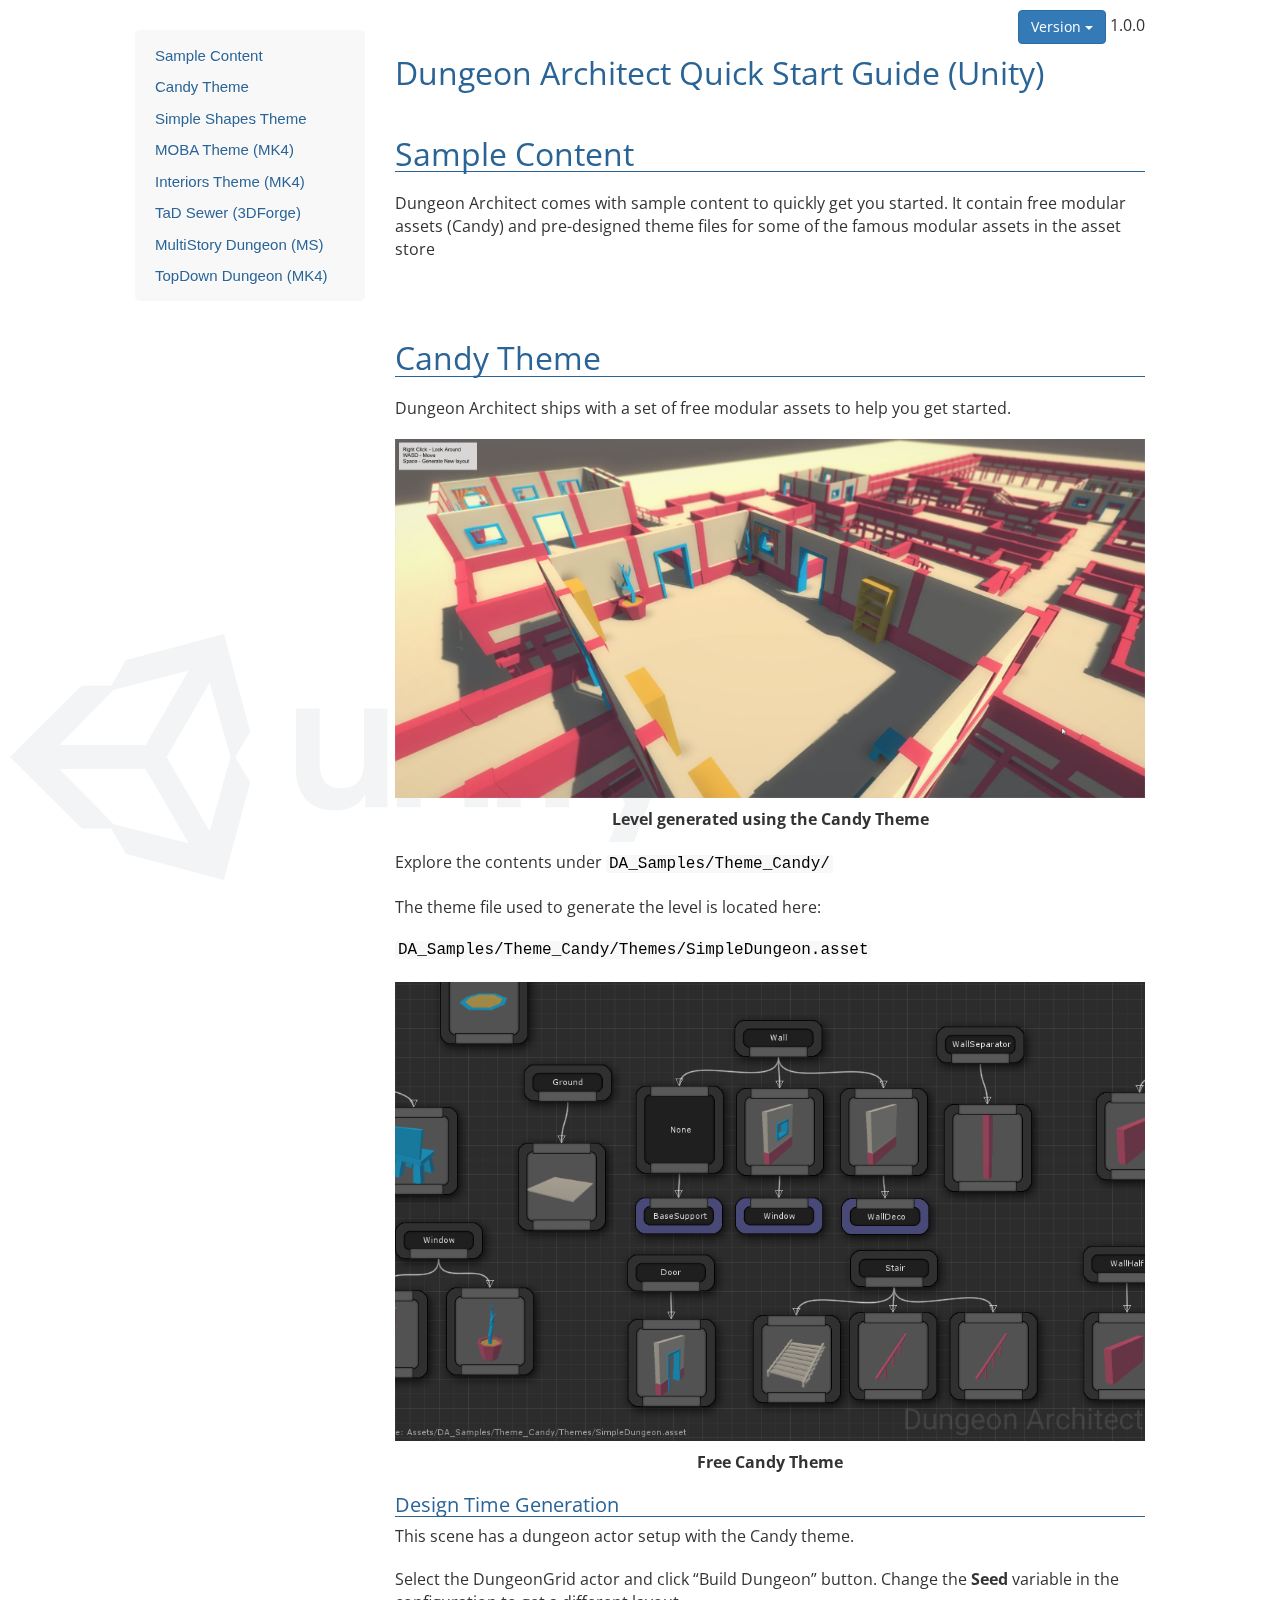
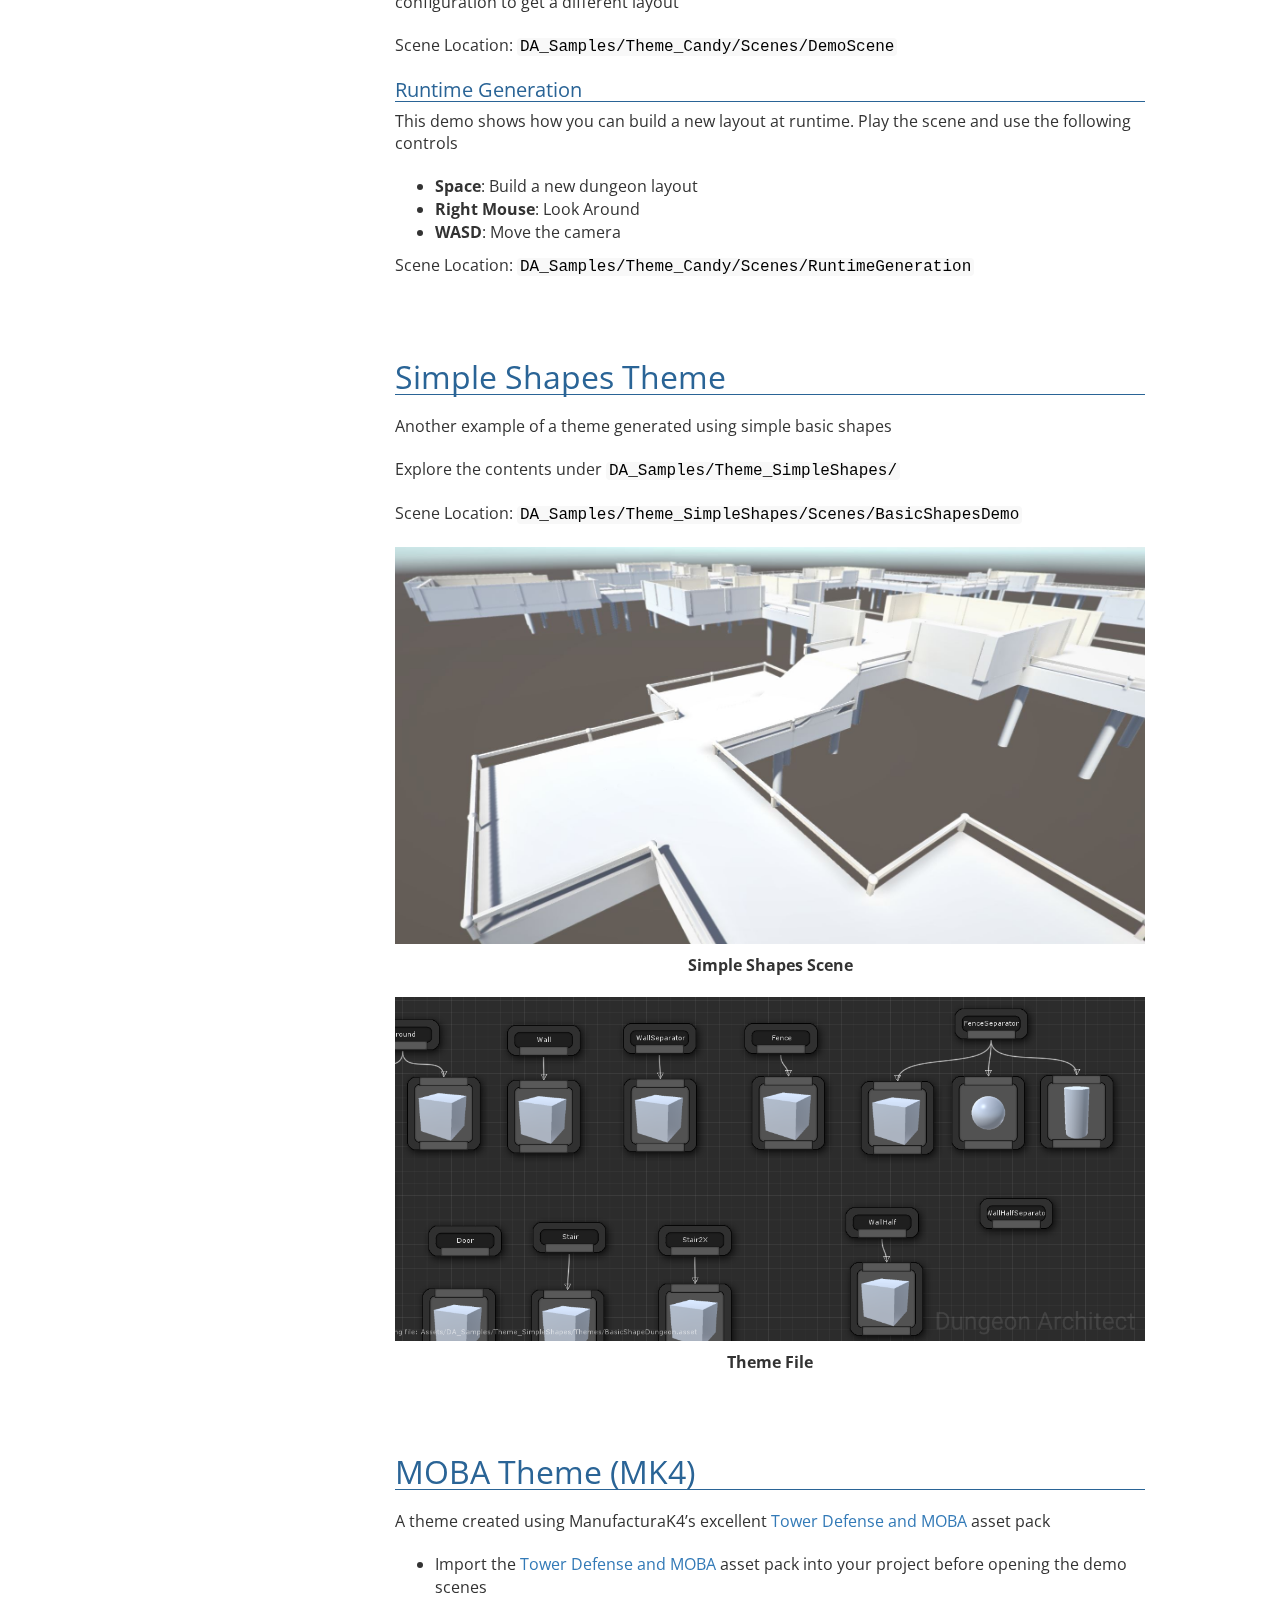
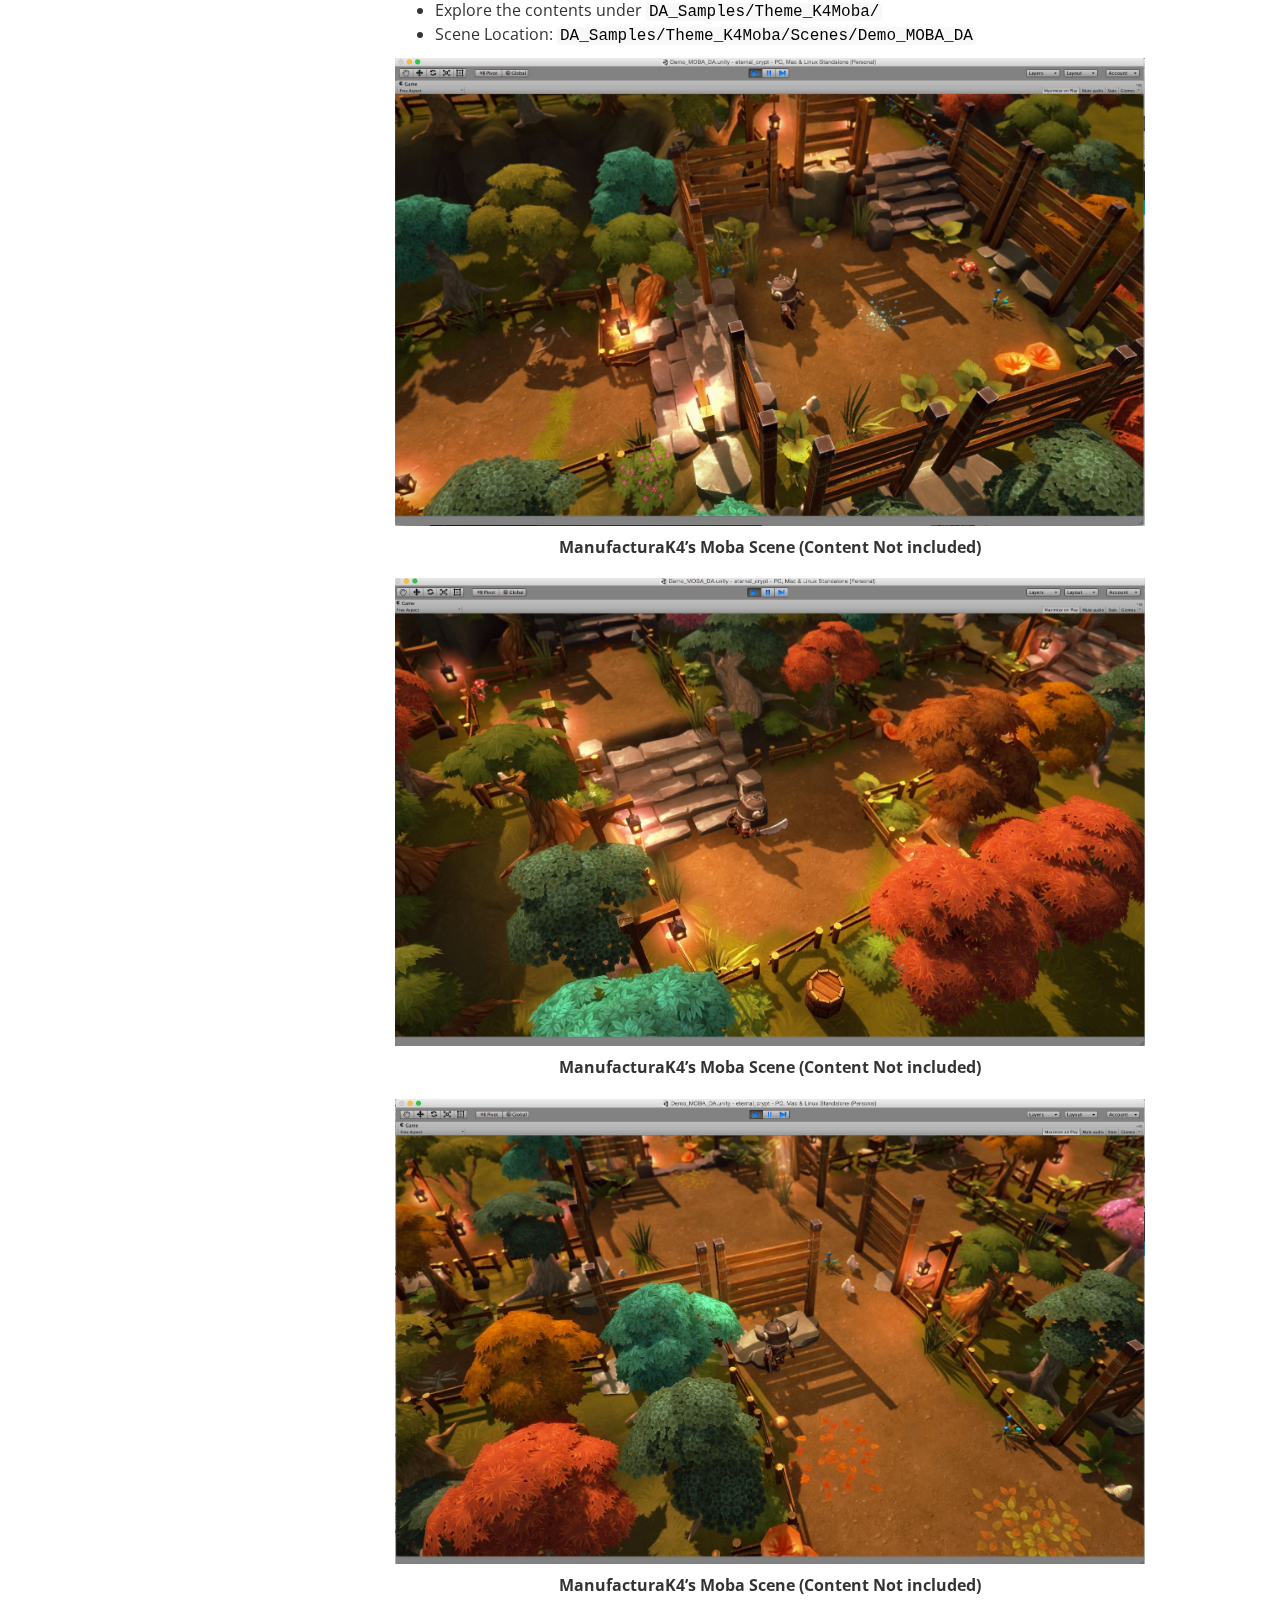
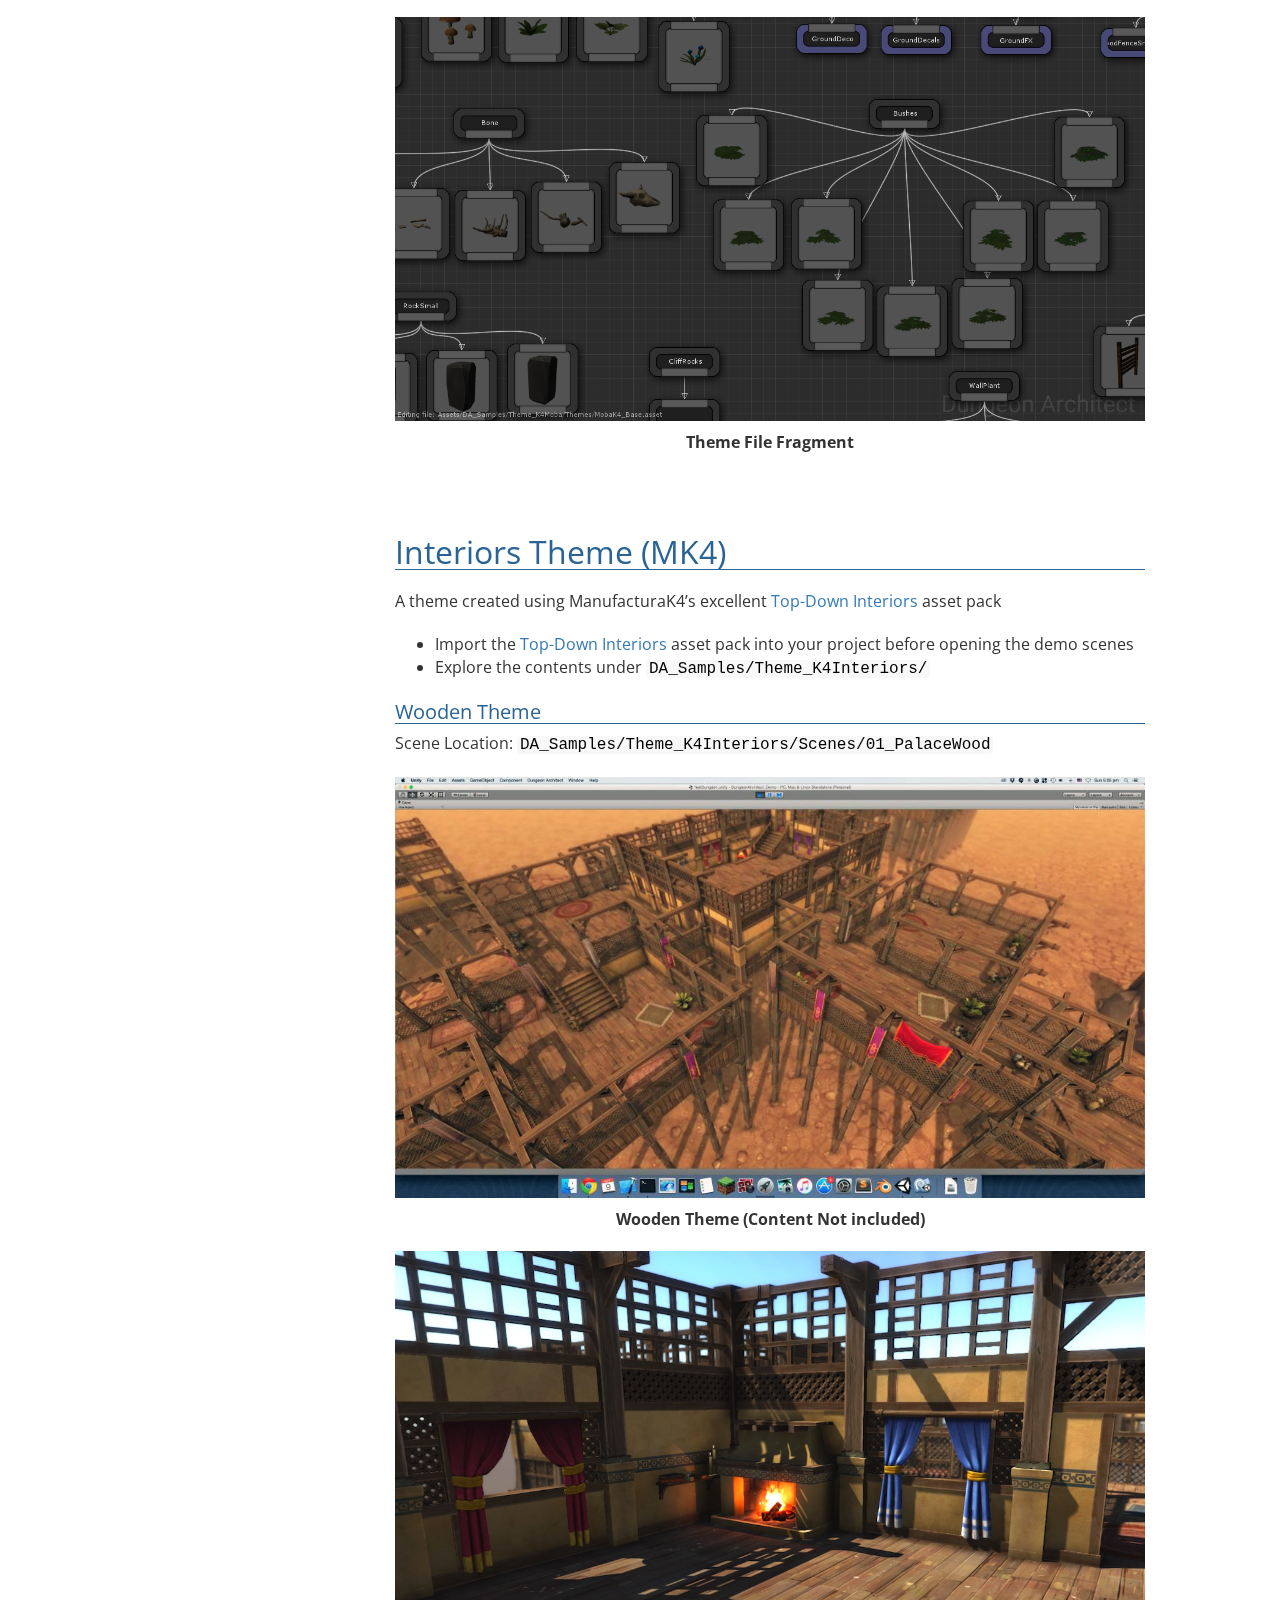
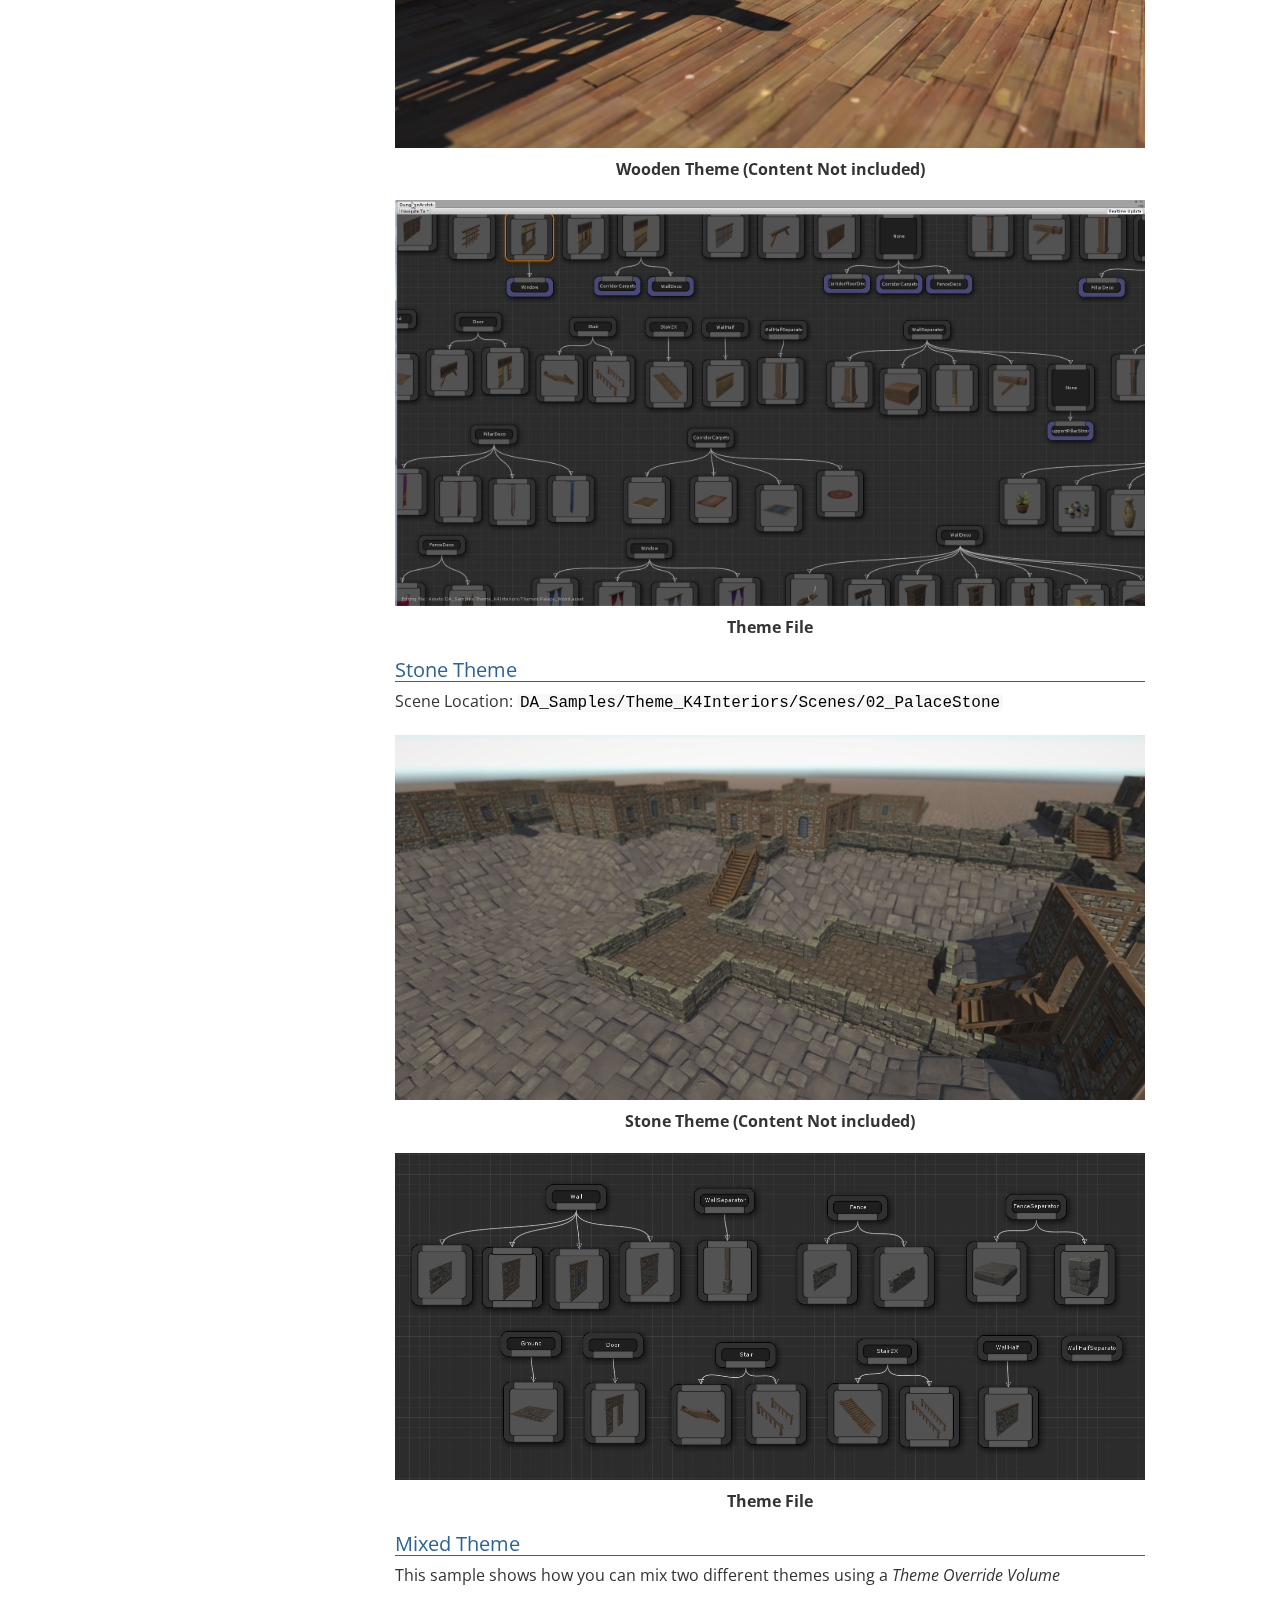
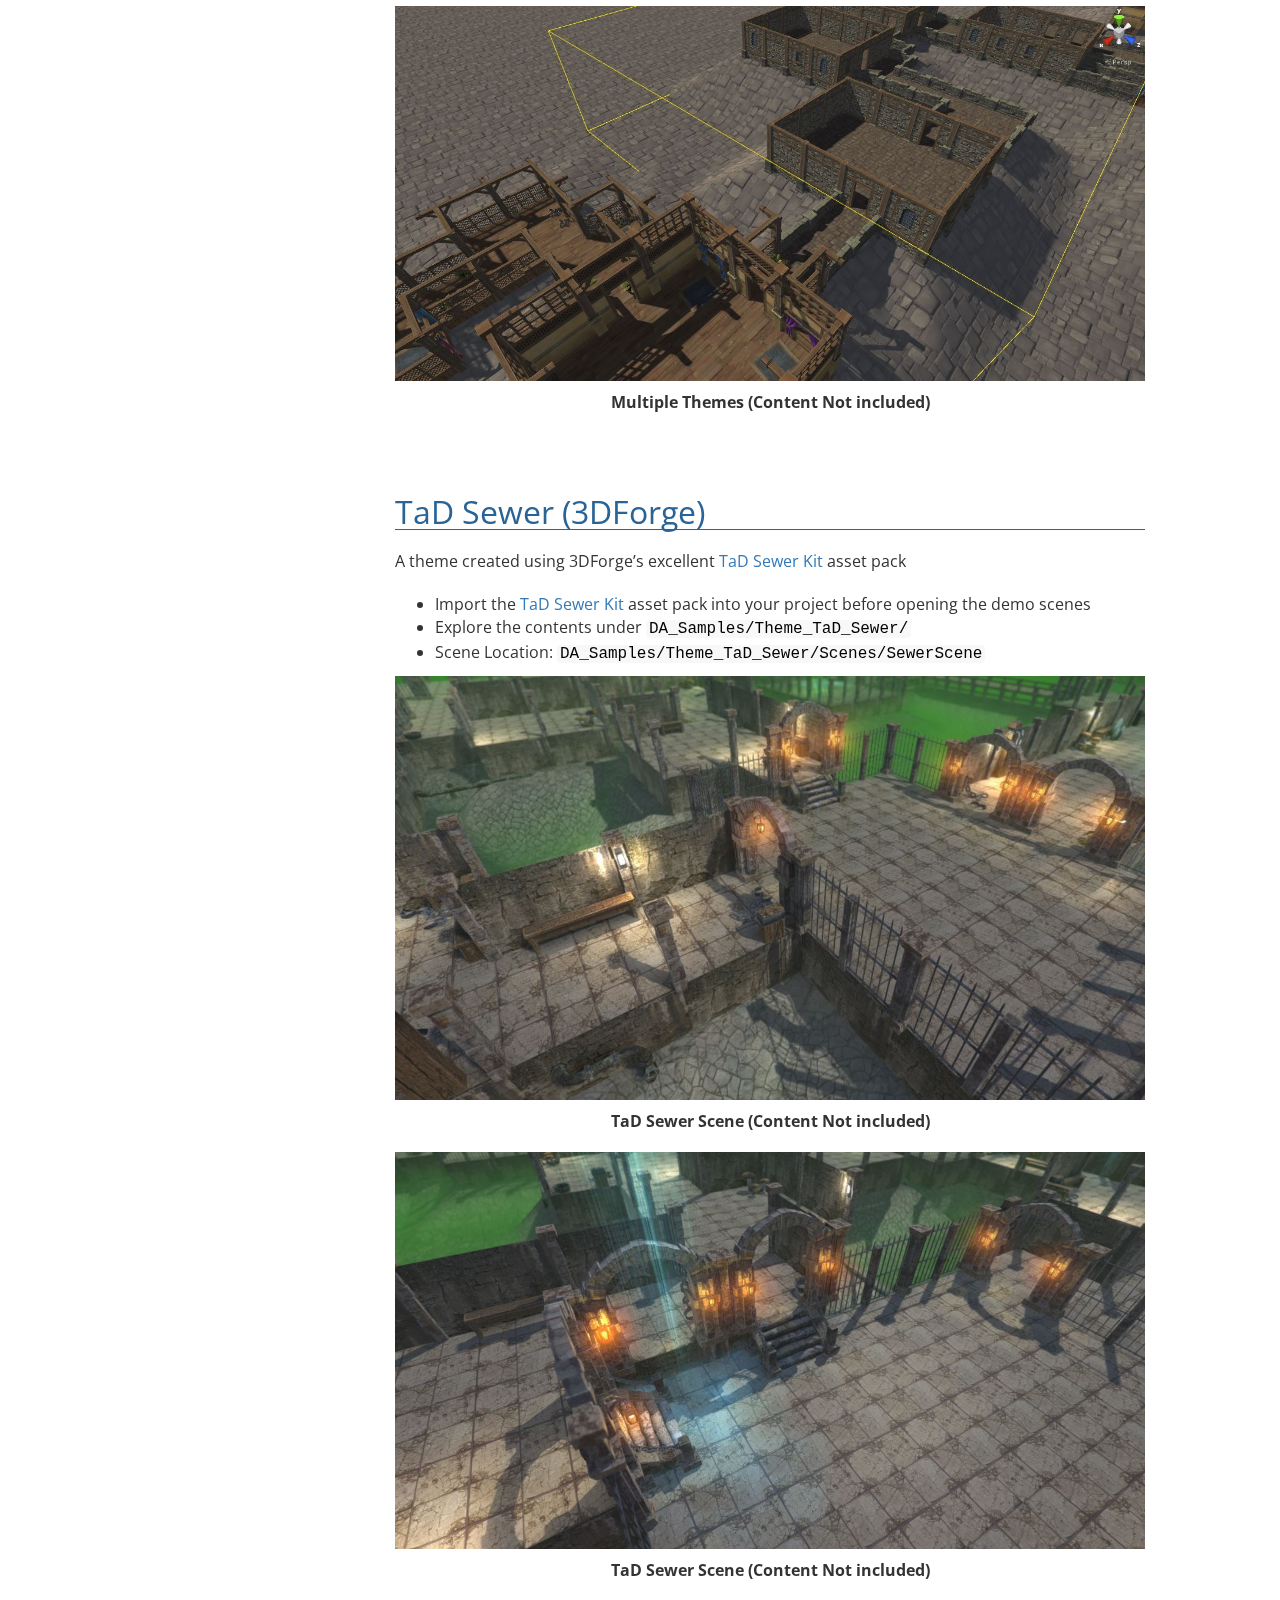
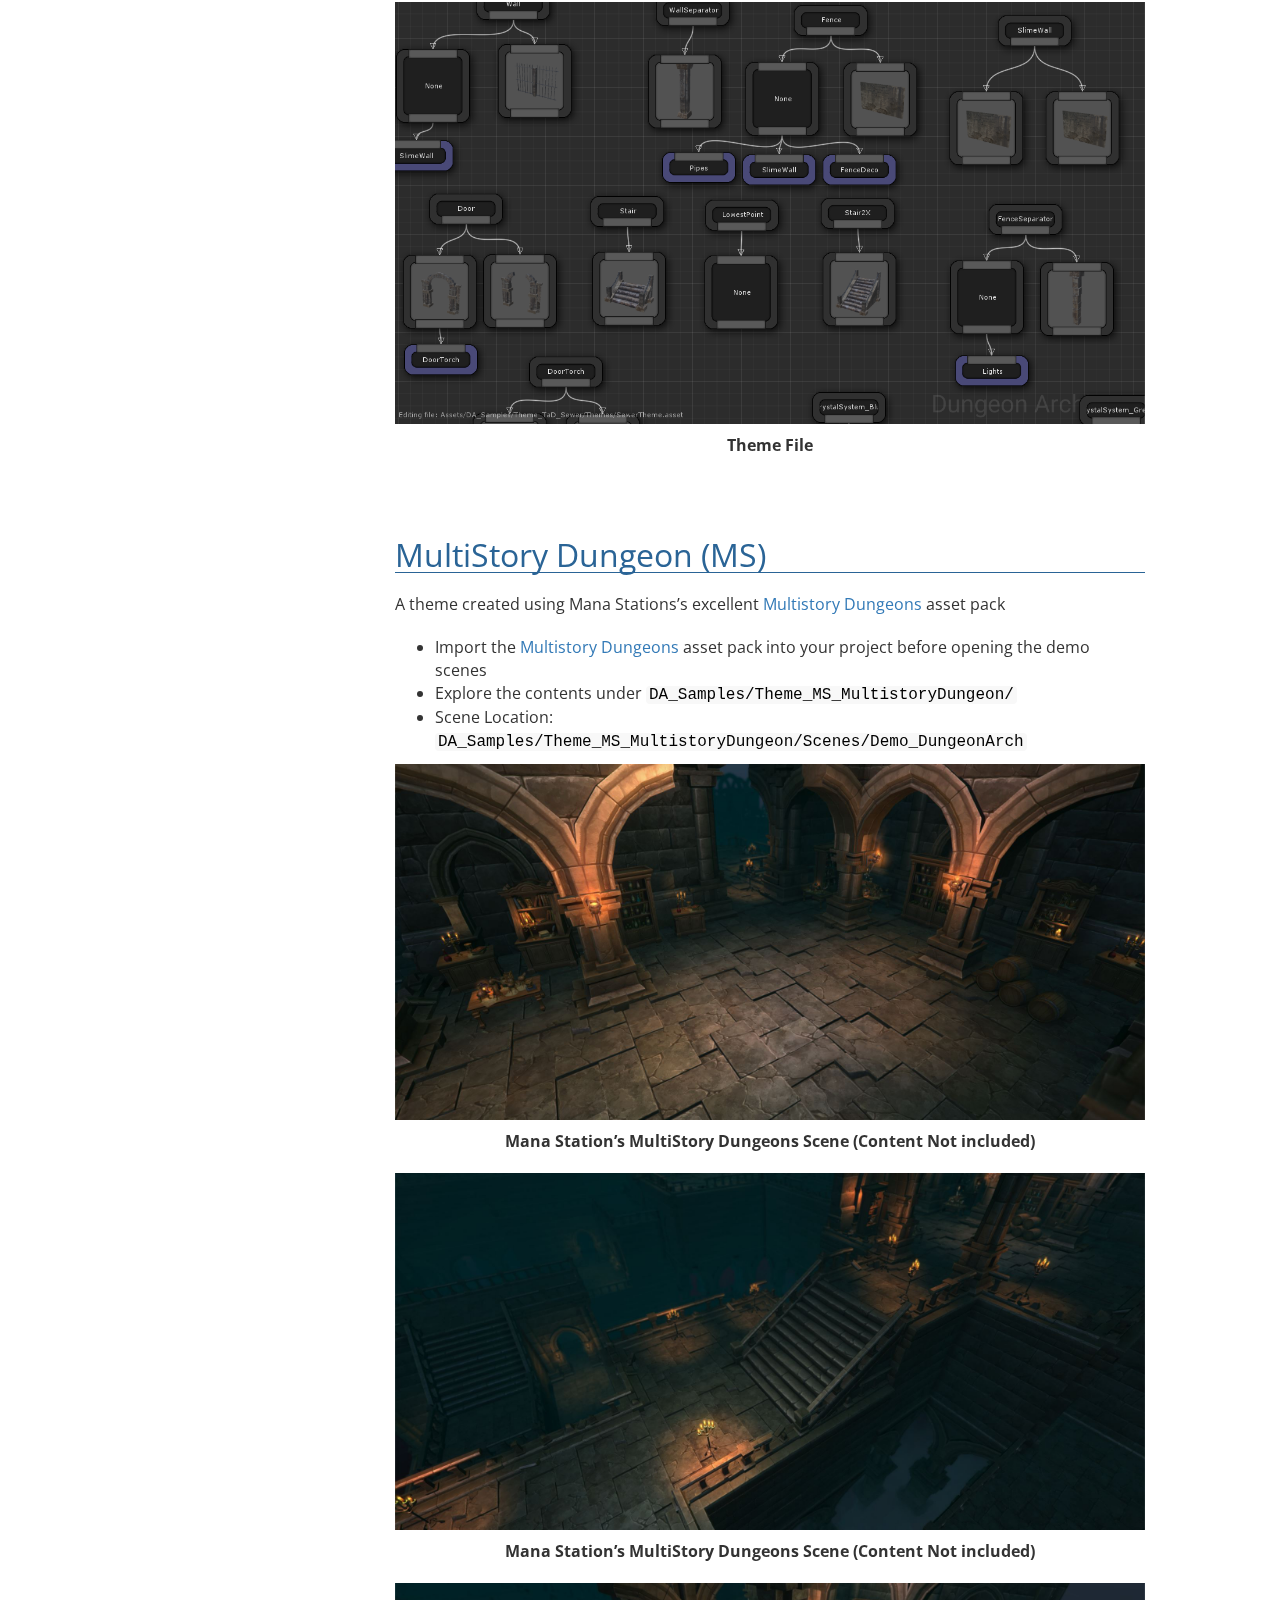
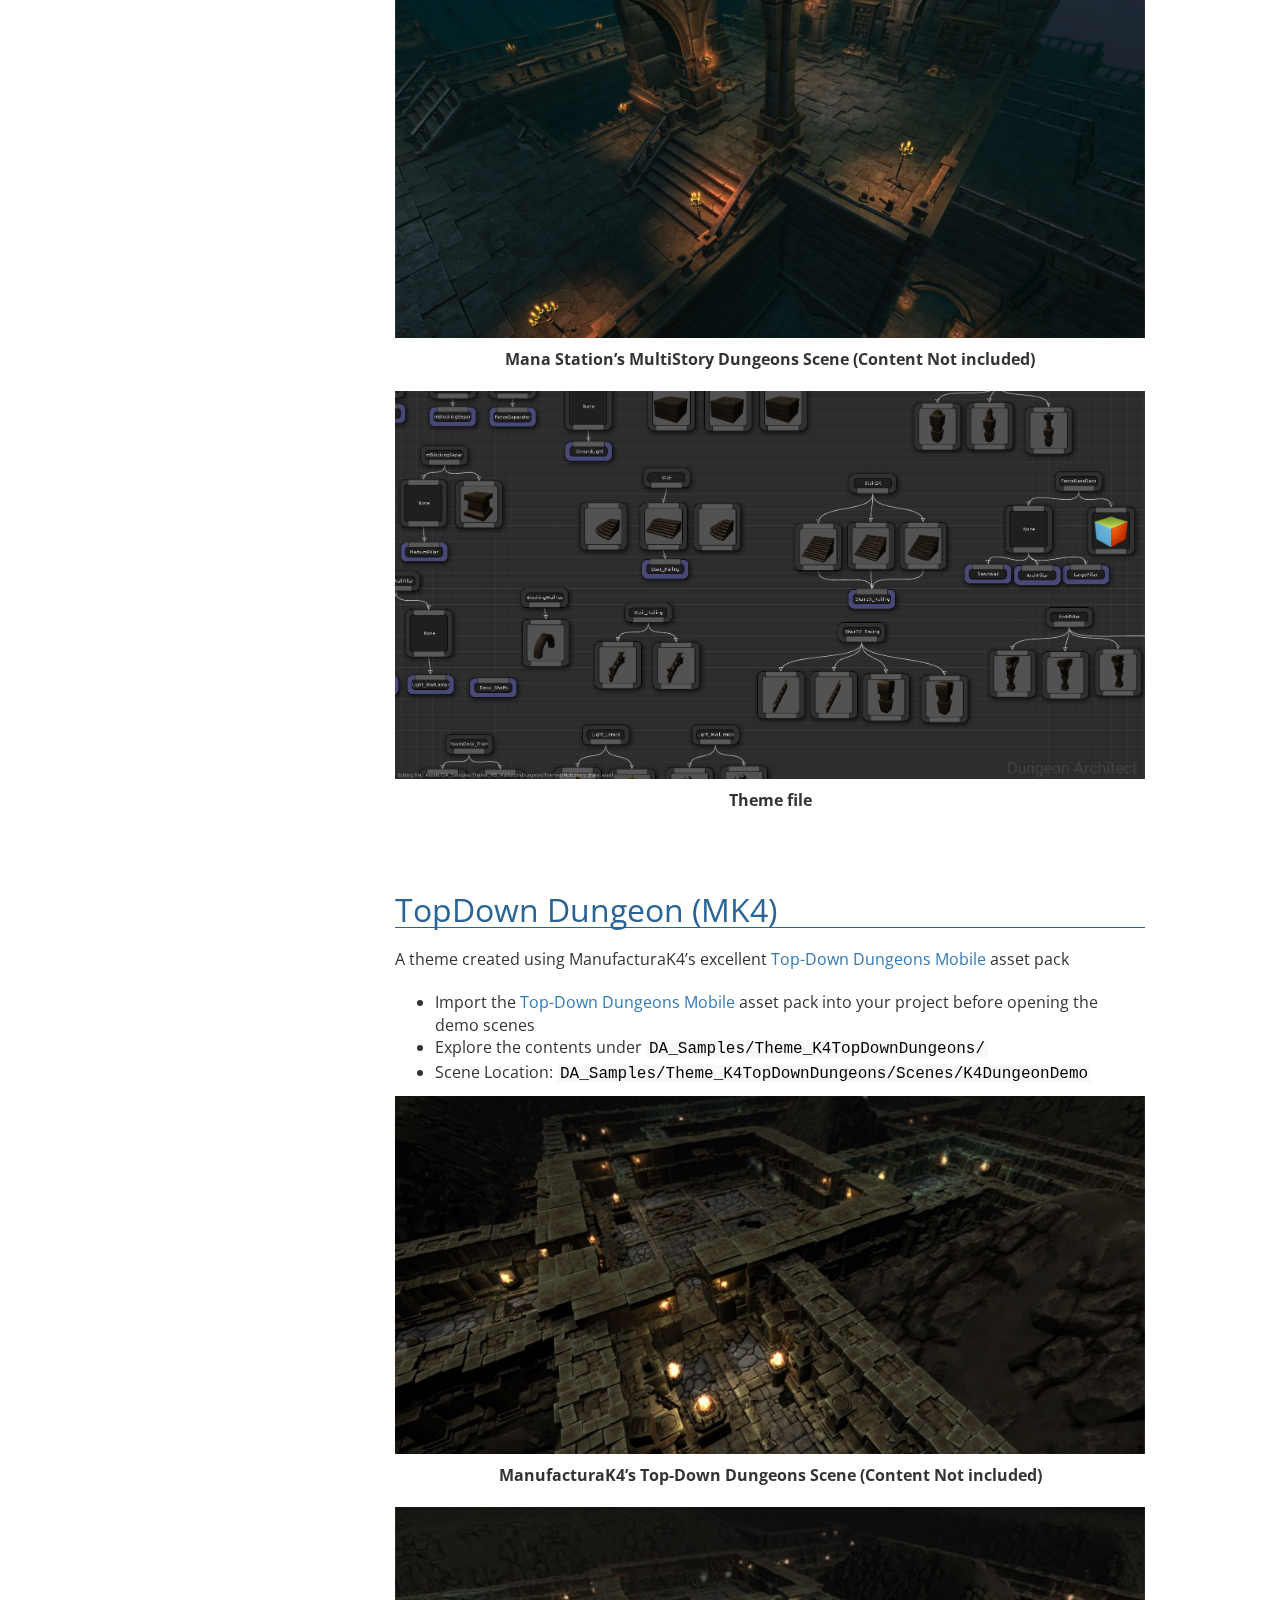
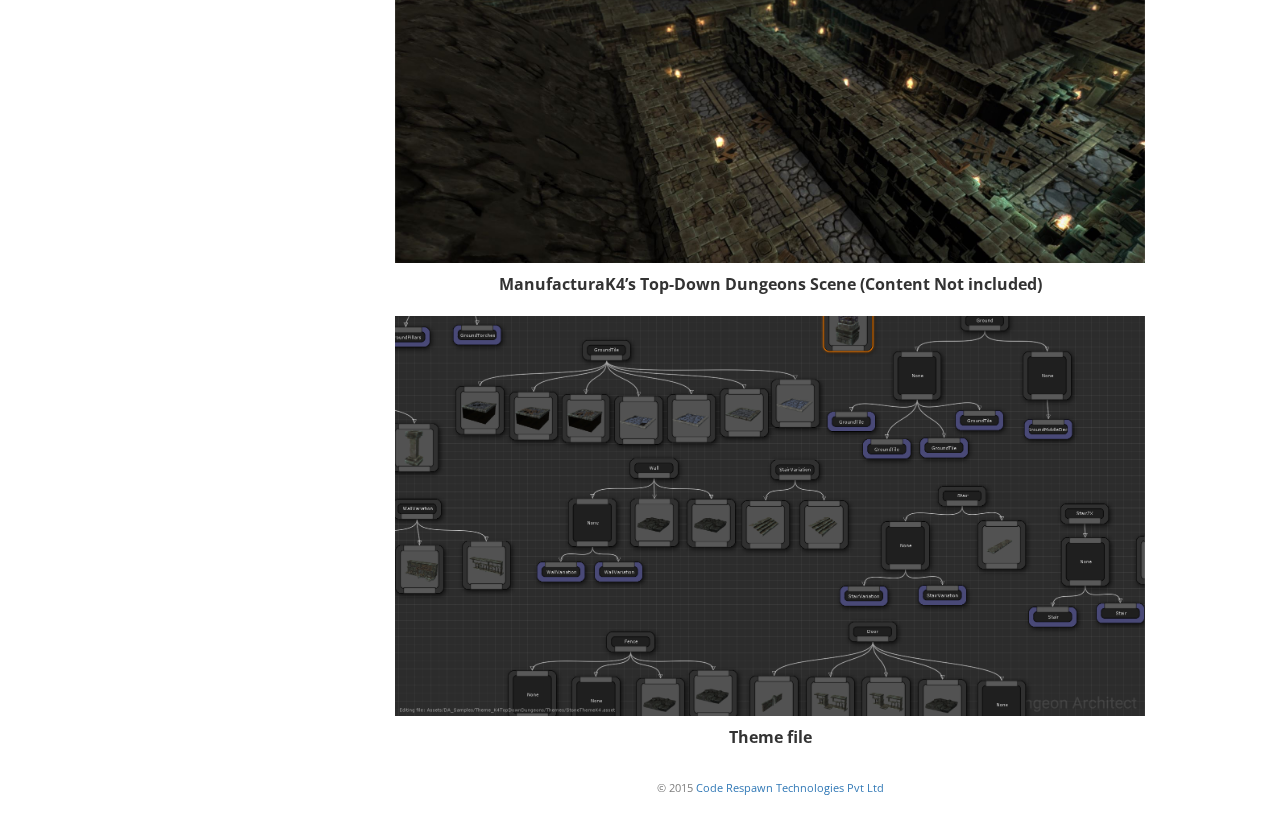
==== commit e1e137a5: "Updated the docs" ====
--- a/stage/html/quick_start_1.0.0.html
+++ b/stage/html/quick_start_1.0.0.html
@@ -216,16 +216,16 @@
 <li>Scene Location: <code>DA_Samples/Theme_K4Moba/Scenes/Demo_MOBA_DA</code></li>
 </ul>
 <div class="figure">
-<img src="../assets/images/moba_01.jpg" alt="ManufacturaK4’s Moba Scene" />
-<p class="caption">ManufacturaK4’s Moba Scene</p>
-</div>
-<div class="figure">
-<img src="../assets/images/moba_02.jpg" alt="ManufacturaK4’s Moba Scene" />
-<p class="caption">ManufacturaK4’s Moba Scene</p>
-</div>
-<div class="figure">
-<img src="../assets/images/moba_03.jpg" alt="ManufacturaK4’s Moba Scene" />
-<p class="caption">ManufacturaK4’s Moba Scene</p>
+<img src="../assets/images/moba_01.jpg" alt="ManufacturaK4’s Moba Scene (Content Not included)" />
+<p class="caption">ManufacturaK4’s Moba Scene (Content Not included)</p>
+</div>
+<div class="figure">
+<img src="../assets/images/moba_02.jpg" alt="ManufacturaK4’s Moba Scene (Content Not included)" />
+<p class="caption">ManufacturaK4’s Moba Scene (Content Not included)</p>
+</div>
+<div class="figure">
+<img src="../assets/images/moba_03.jpg" alt="ManufacturaK4’s Moba Scene (Content Not included)" />
+<p class="caption">ManufacturaK4’s Moba Scene (Content Not included)</p>
 </div>
 <div class="figure">
 <img src="../assets/images/moba_theme.png" alt="Theme File Fragment" />
@@ -240,12 +240,12 @@
 <h2 id="wooden-theme">Wooden Theme</h2>
 <p>Scene Location: <code>DA_Samples/Theme_K4Interiors/Scenes/01_PalaceWood</code></p>
 <div class="figure">
-<img src="../assets/images/interior_wood_01.jpg" alt="Wooden Theme" />
-<p class="caption">Wooden Theme</p>
-</div>
-<div class="figure">
-<img src="../assets/images/interior_wood_02.jpg" alt="Wooden Theme" />
-<p class="caption">Wooden Theme</p>
+<img src="../assets/images/interior_wood_01.jpg" alt="Wooden Theme (Content Not included)" />
+<p class="caption">Wooden Theme (Content Not included)</p>
+</div>
+<div class="figure">
+<img src="../assets/images/interior_wood_02.jpg" alt="Wooden Theme (Content Not included)" />
+<p class="caption">Wooden Theme (Content Not included)</p>
 </div>
 <div class="figure">
 <img src="../assets/images/interior_wood_theme.png" alt="Theme File" />
@@ -254,8 +254,8 @@
 <h2 id="stone-theme">Stone Theme</h2>
 <p>Scene Location: <code>DA_Samples/Theme_K4Interiors/Scenes/02_PalaceStone</code></p>
 <div class="figure">
-<img src="../assets/images/interior_stone_01.jpg" alt="Stone Theme" />
-<p class="caption">Stone Theme</p>
+<img src="../assets/images/interior_stone_01.jpg" alt="Stone Theme (Content Not included)" />
+<p class="caption">Stone Theme (Content Not included)</p>
 </div>
 <div class="figure">
 <img src="../assets/images/interior_stone_theme.png" alt="Theme File" />
@@ -264,8 +264,8 @@
 <h2 id="mixed-theme">Mixed Theme</h2>
 <p>This sample shows how you can mix two different themes using a <em>Theme Override Volume</em></p>
 <div class="figure">
-<img src="../assets/images/interior_mixed_01.jpg" alt="Multiple Themes" />
-<p class="caption">Multiple Themes</p>
+<img src="../assets/images/interior_mixed_01.jpg" alt="Multiple Themes (Content Not included)" />
+<p class="caption">Multiple Themes (Content Not included)</p>
 </div>
 <h1 id="tad-sewer-3dforge">TaD Sewer (3DForge)</h1>
 <p>A theme created using 3DForge’s excellent <a href="https://www.assetstore.unity3d.com/en/#!/content/12867">TaD Sewer Kit</a> asset pack</p>
@@ -274,7 +274,14 @@
 <li>Explore the contents under <code>DA_Samples/Theme_TaD_Sewer/</code></li>
 <li>Scene Location: <code>DA_Samples/Theme_TaD_Sewer/Scenes/SewerScene</code></li>
 </ul>
-<p><img src="../assets/images/sewer_01.jpg" alt="TaD Sewer Scene" /> <img src="../assets/images/sewer_02.jpg" alt="TaD Sewer Scene" /></p>
+<div class="figure">
+<img src="../assets/images/sewer_01.jpg" alt="TaD Sewer Scene (Content Not included)" />
+<p class="caption">TaD Sewer Scene (Content Not included)</p>
+</div>
+<div class="figure">
+<img src="../assets/images/sewer_02.jpg" alt="TaD Sewer Scene (Content Not included)" />
+<p class="caption">TaD Sewer Scene (Content Not included)</p>
+</div>
 <div class="figure">
 <img src="../assets/images/sewer_theme.png" alt="Theme File" />
 <p class="caption">Theme File</p>
@@ -286,7 +293,18 @@
 <li>Explore the contents under <code>DA_Samples/Theme_MS_MultistoryDungeon/</code></li>
 <li>Scene Location: <code>DA_Samples/Theme_MS_MultistoryDungeon/Scenes/Demo_DungeonArch</code></li>
 </ul>
-<p><img src="../assets/images/ms_01.jpg" alt="Mana Station’s MultiStory Dungeons Scene" /> <img src="../assets/images/ms_02.jpg" alt="Mana Station’s MultiStory Dungeons Scene" /> <img src="../assets/images/ms_03.jpg" alt="Mana Station’s MultiStory Dungeons Scene" /></p>
+<div class="figure">
+<img src="../assets/images/ms_01.jpg" alt="Mana Station’s MultiStory Dungeons Scene (Content Not included)" />
+<p class="caption">Mana Station’s MultiStory Dungeons Scene (Content Not included)</p>
+</div>
+<div class="figure">
+<img src="../assets/images/ms_02.jpg" alt="Mana Station’s MultiStory Dungeons Scene (Content Not included)" />
+<p class="caption">Mana Station’s MultiStory Dungeons Scene (Content Not included)</p>
+</div>
+<div class="figure">
+<img src="../assets/images/ms_03.jpg" alt="Mana Station’s MultiStory Dungeons Scene (Content Not included)" />
+<p class="caption">Mana Station’s MultiStory Dungeons Scene (Content Not included)</p>
+</div>
 <div class="figure">
 <img src="../assets/images/ms_theme.png" alt="Theme file" />
 <p class="caption">Theme file</p>
@@ -298,7 +316,14 @@
 <li>Explore the contents under <code>DA_Samples/Theme_K4TopDownDungeons/</code></li>
 <li>Scene Location: <code>DA_Samples/Theme_K4TopDownDungeons/Scenes/K4DungeonDemo</code></li>
 </ul>
-<p><img src="../assets/images/tdd_01.jpg" alt="ManufacturaK4’s Top-Down Dungeons Scene" /> <img src="../assets/images/tdd_02.jpg" alt="ManufacturaK4’s Top-Down Dungeons Scene" /></p>
+<div class="figure">
+<img src="../assets/images/tdd_01.jpg" alt="ManufacturaK4’s Top-Down Dungeons Scene (Content Not included)" />
+<p class="caption">ManufacturaK4’s Top-Down Dungeons Scene (Content Not included)</p>
+</div>
+<div class="figure">
+<img src="../assets/images/tdd_02.jpg" alt="ManufacturaK4’s Top-Down Dungeons Scene (Content Not included)" />
+<p class="caption">ManufacturaK4’s Top-Down Dungeons Scene (Content Not included)</p>
+</div>
 <div class="figure">
 <img src="../assets/images/tdd_theme.png" alt="Theme file" />
 <p class="caption">Theme file</p>
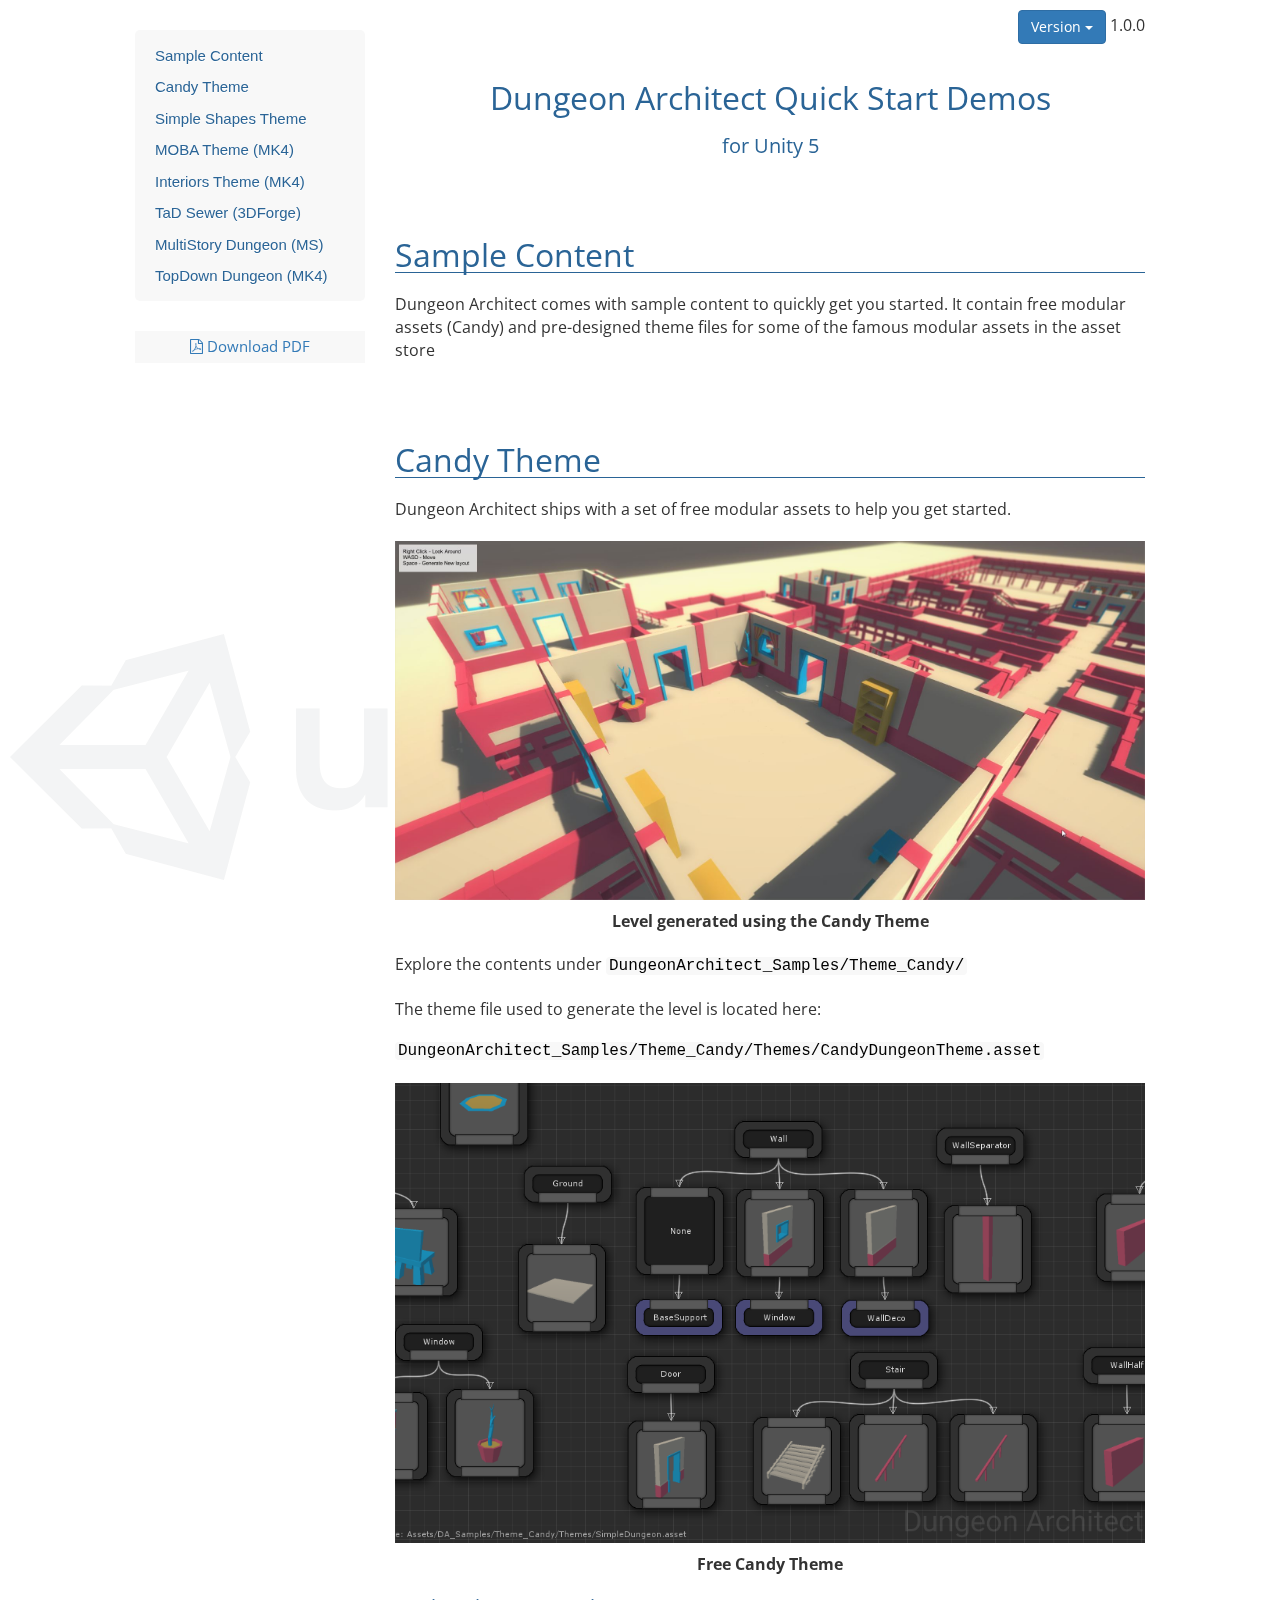
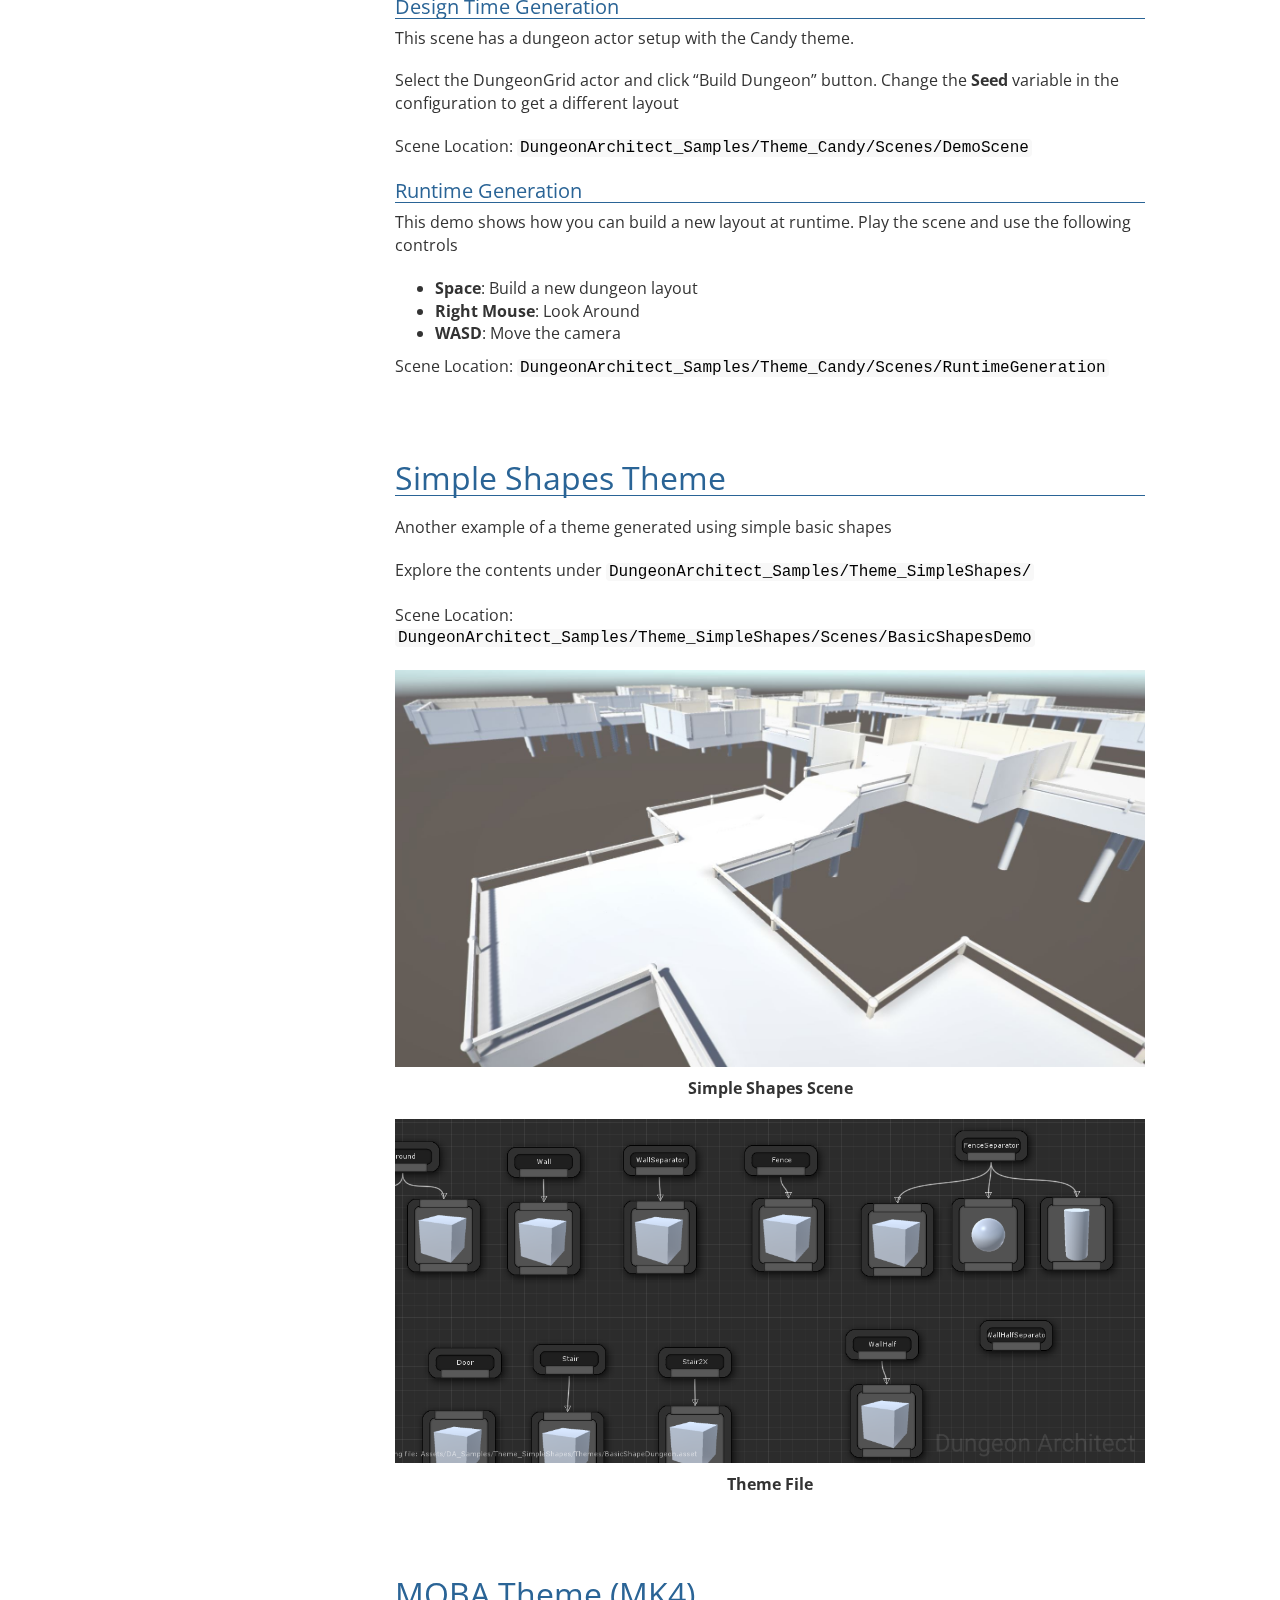
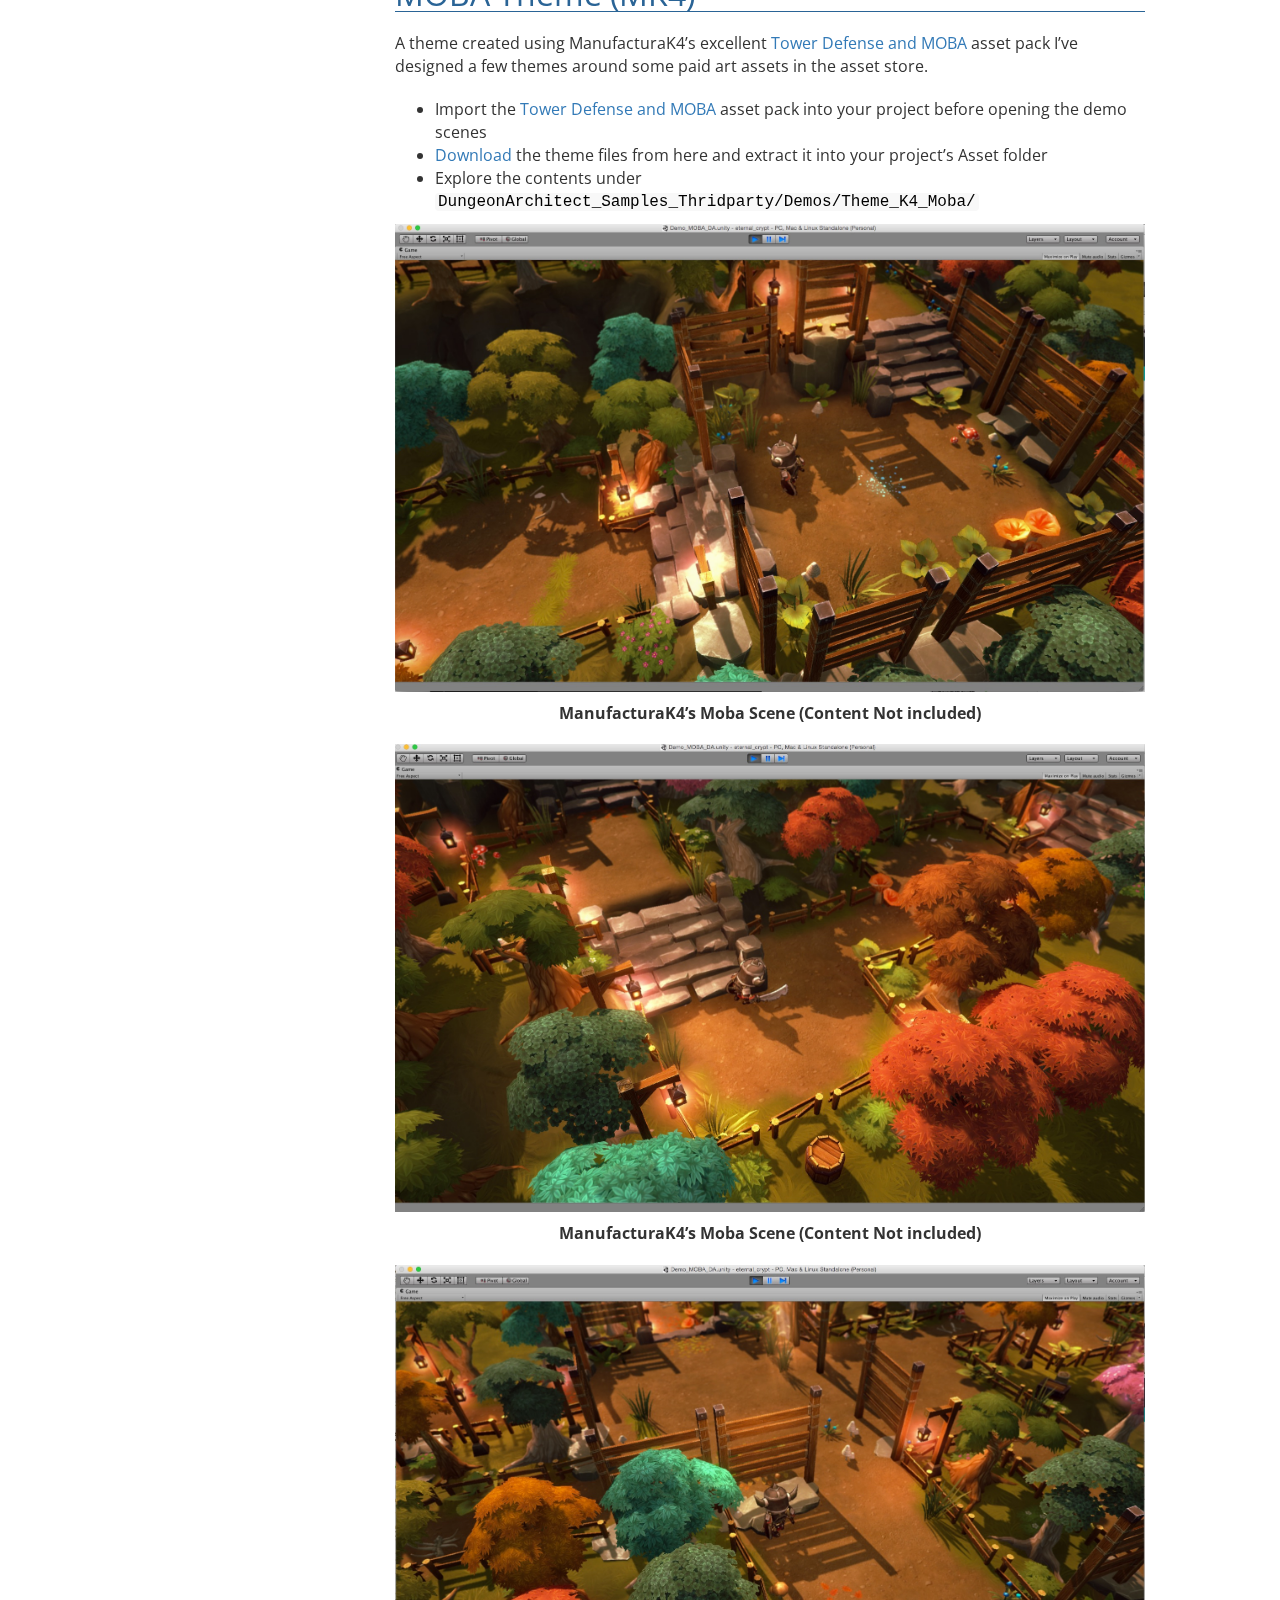
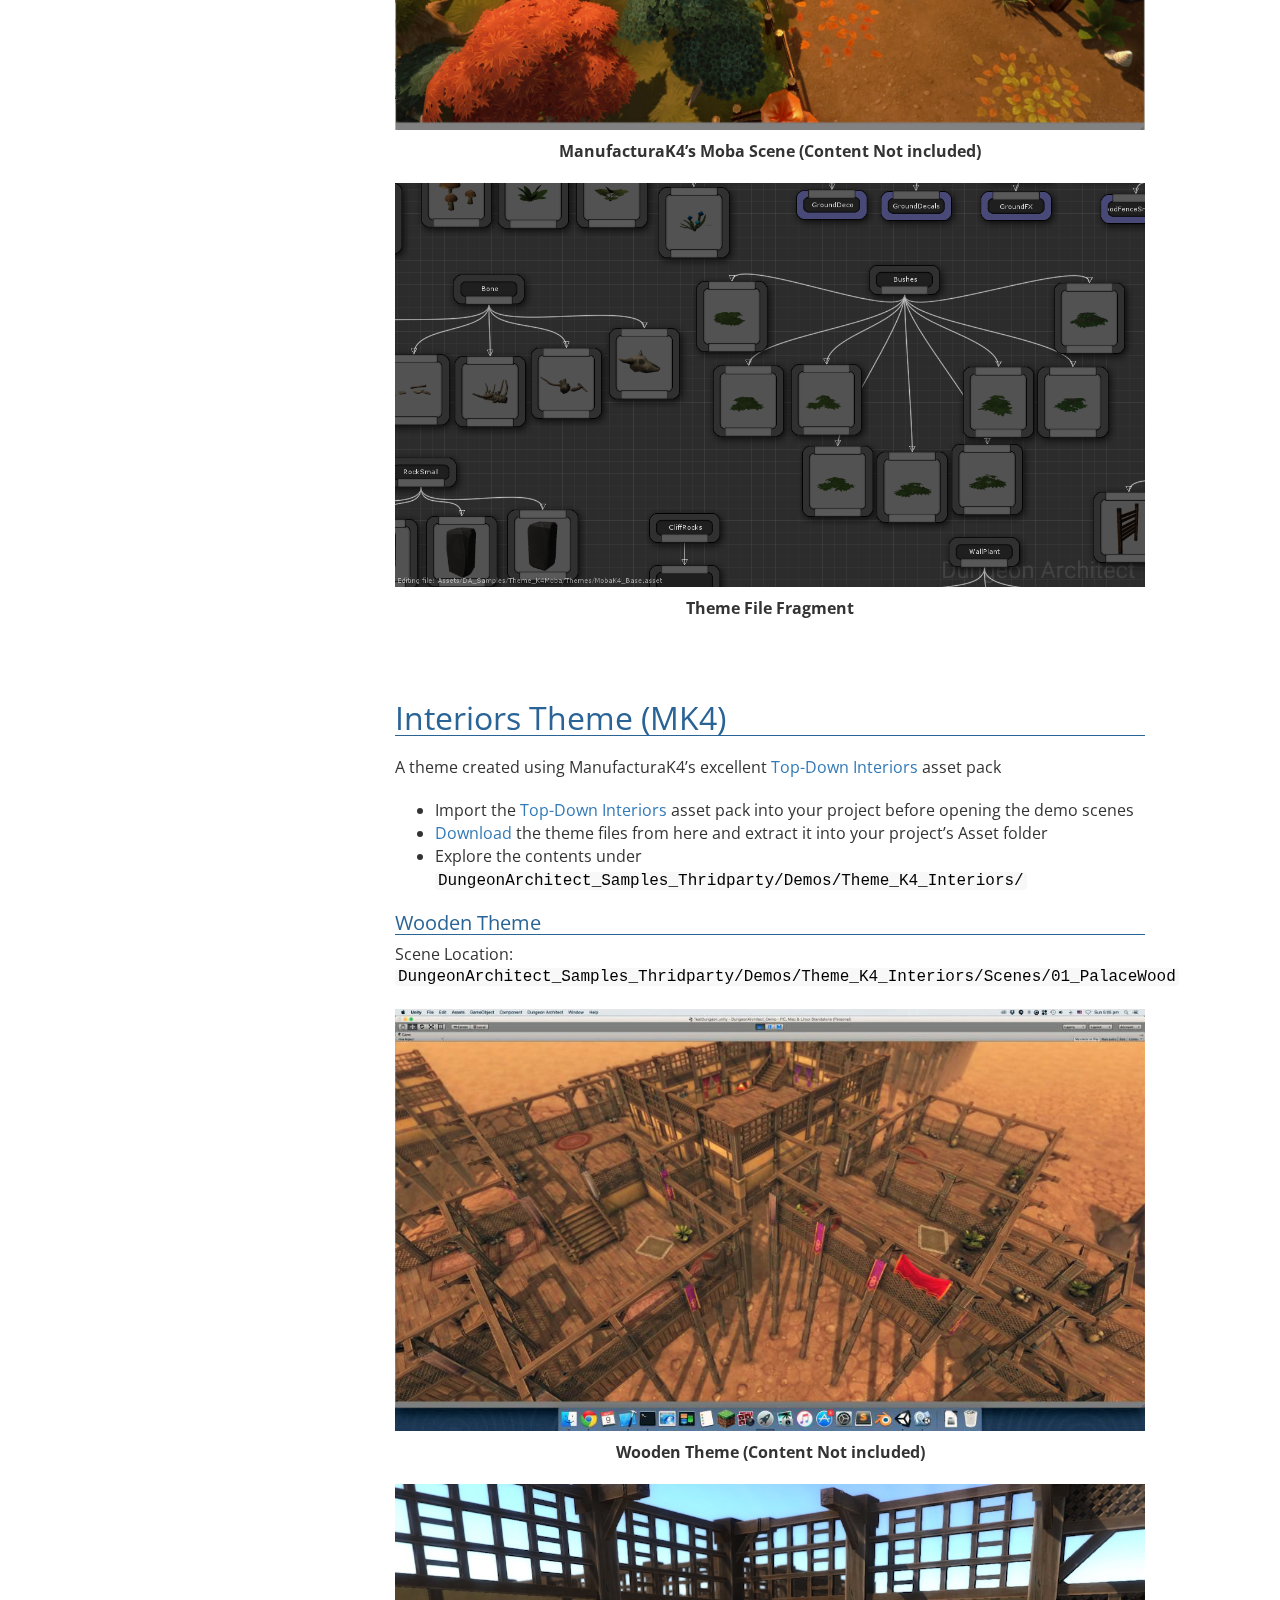
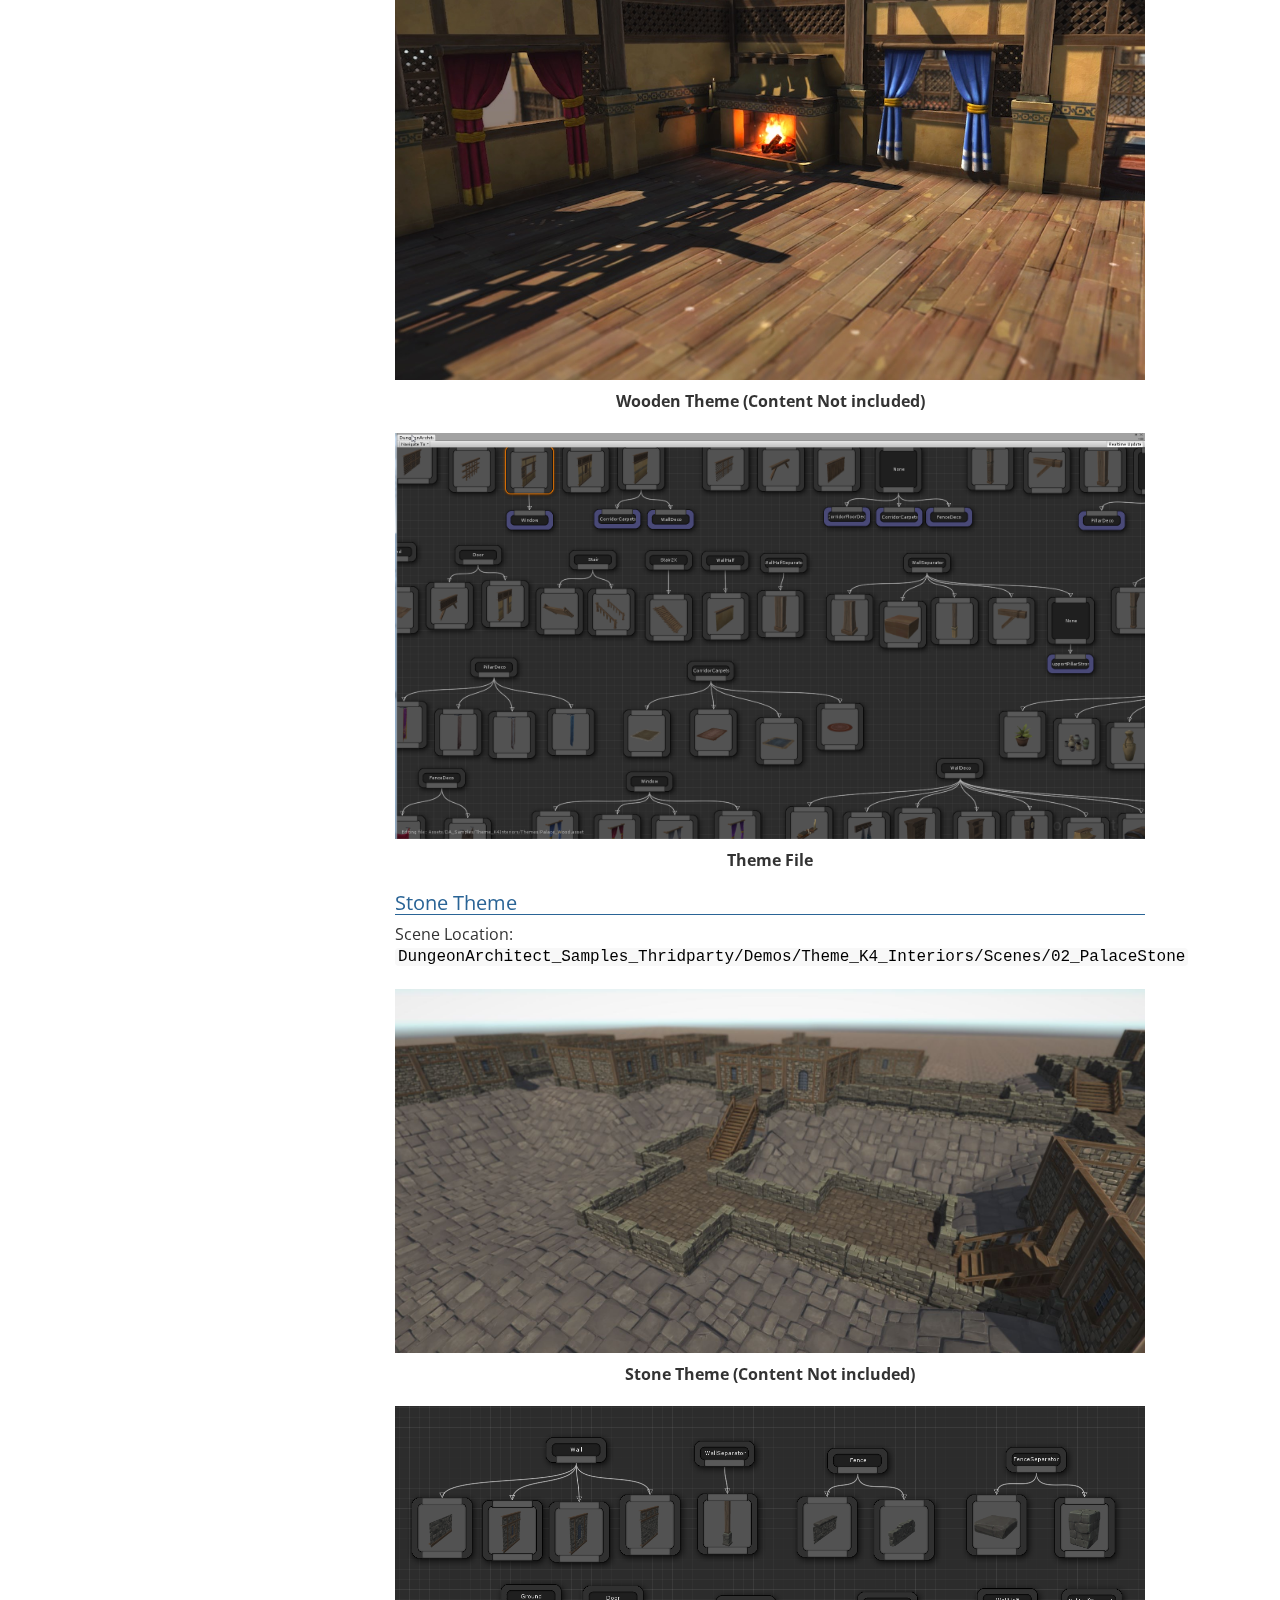
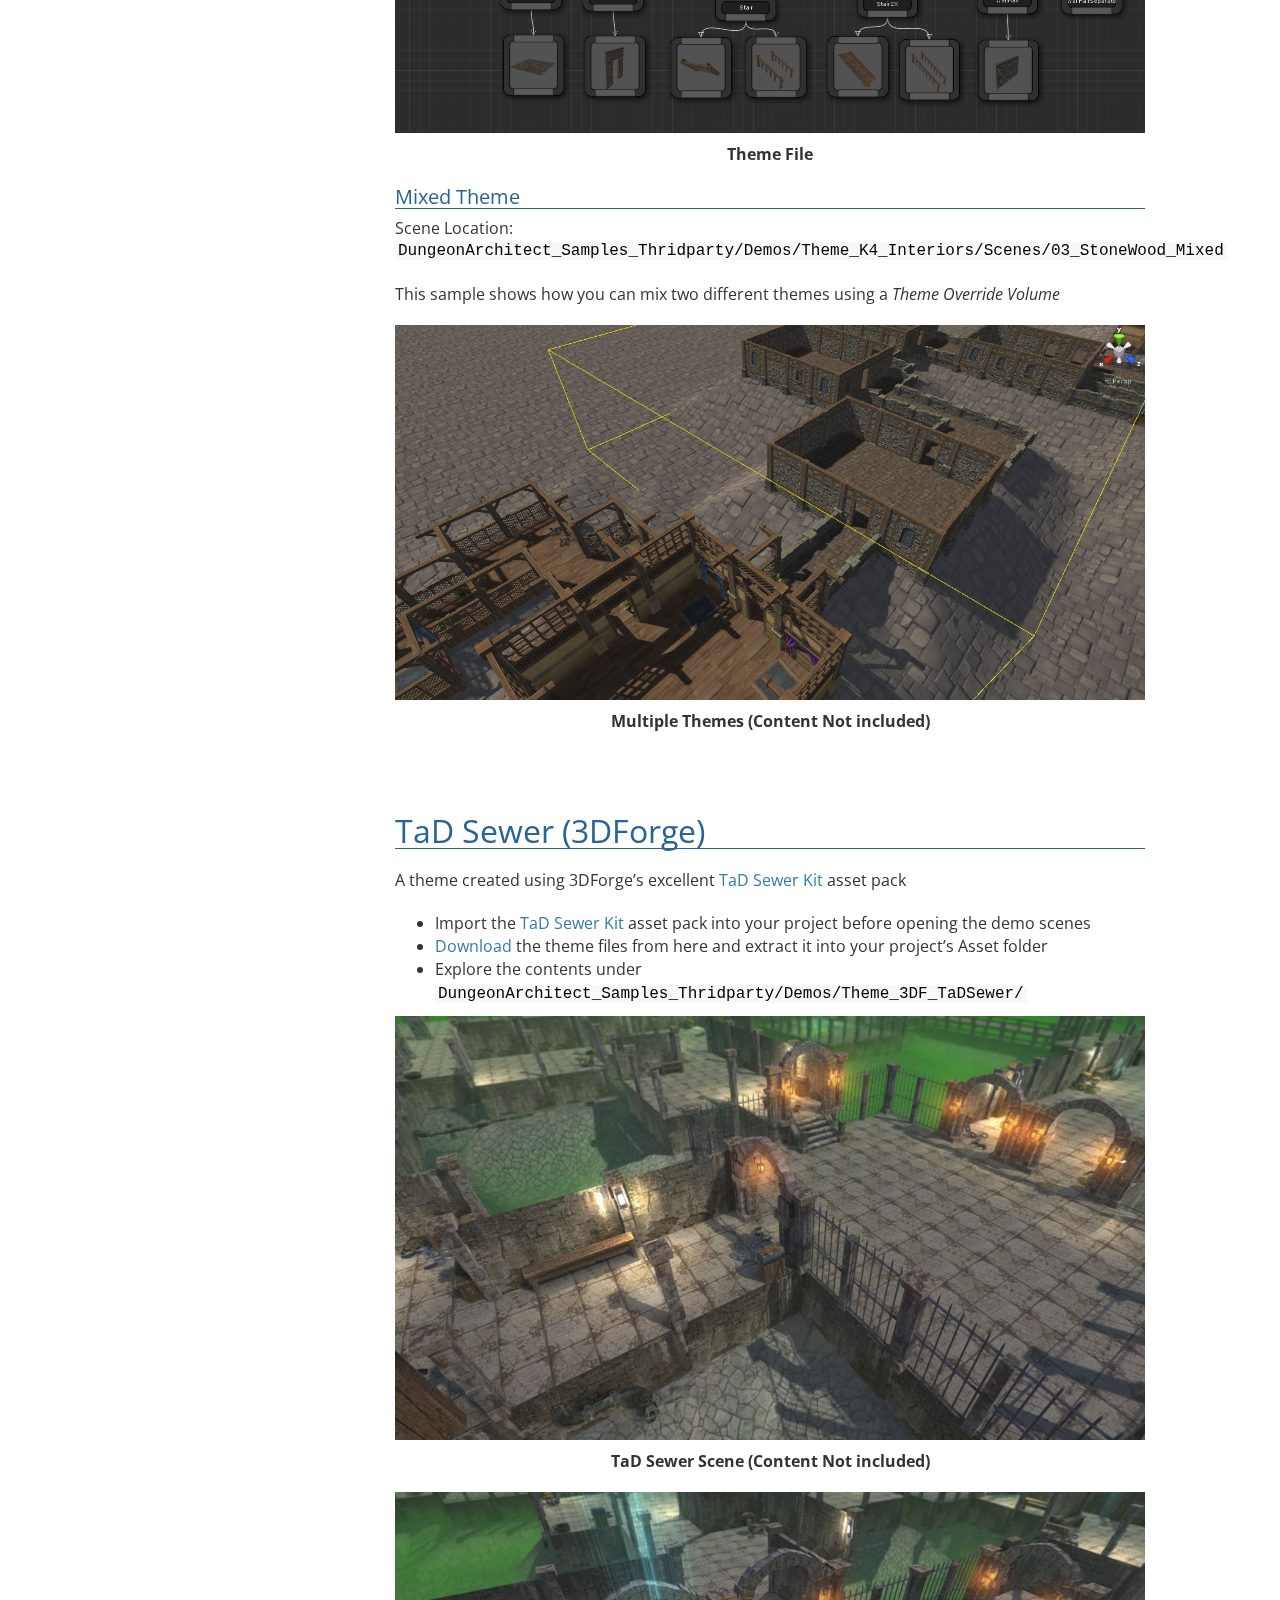
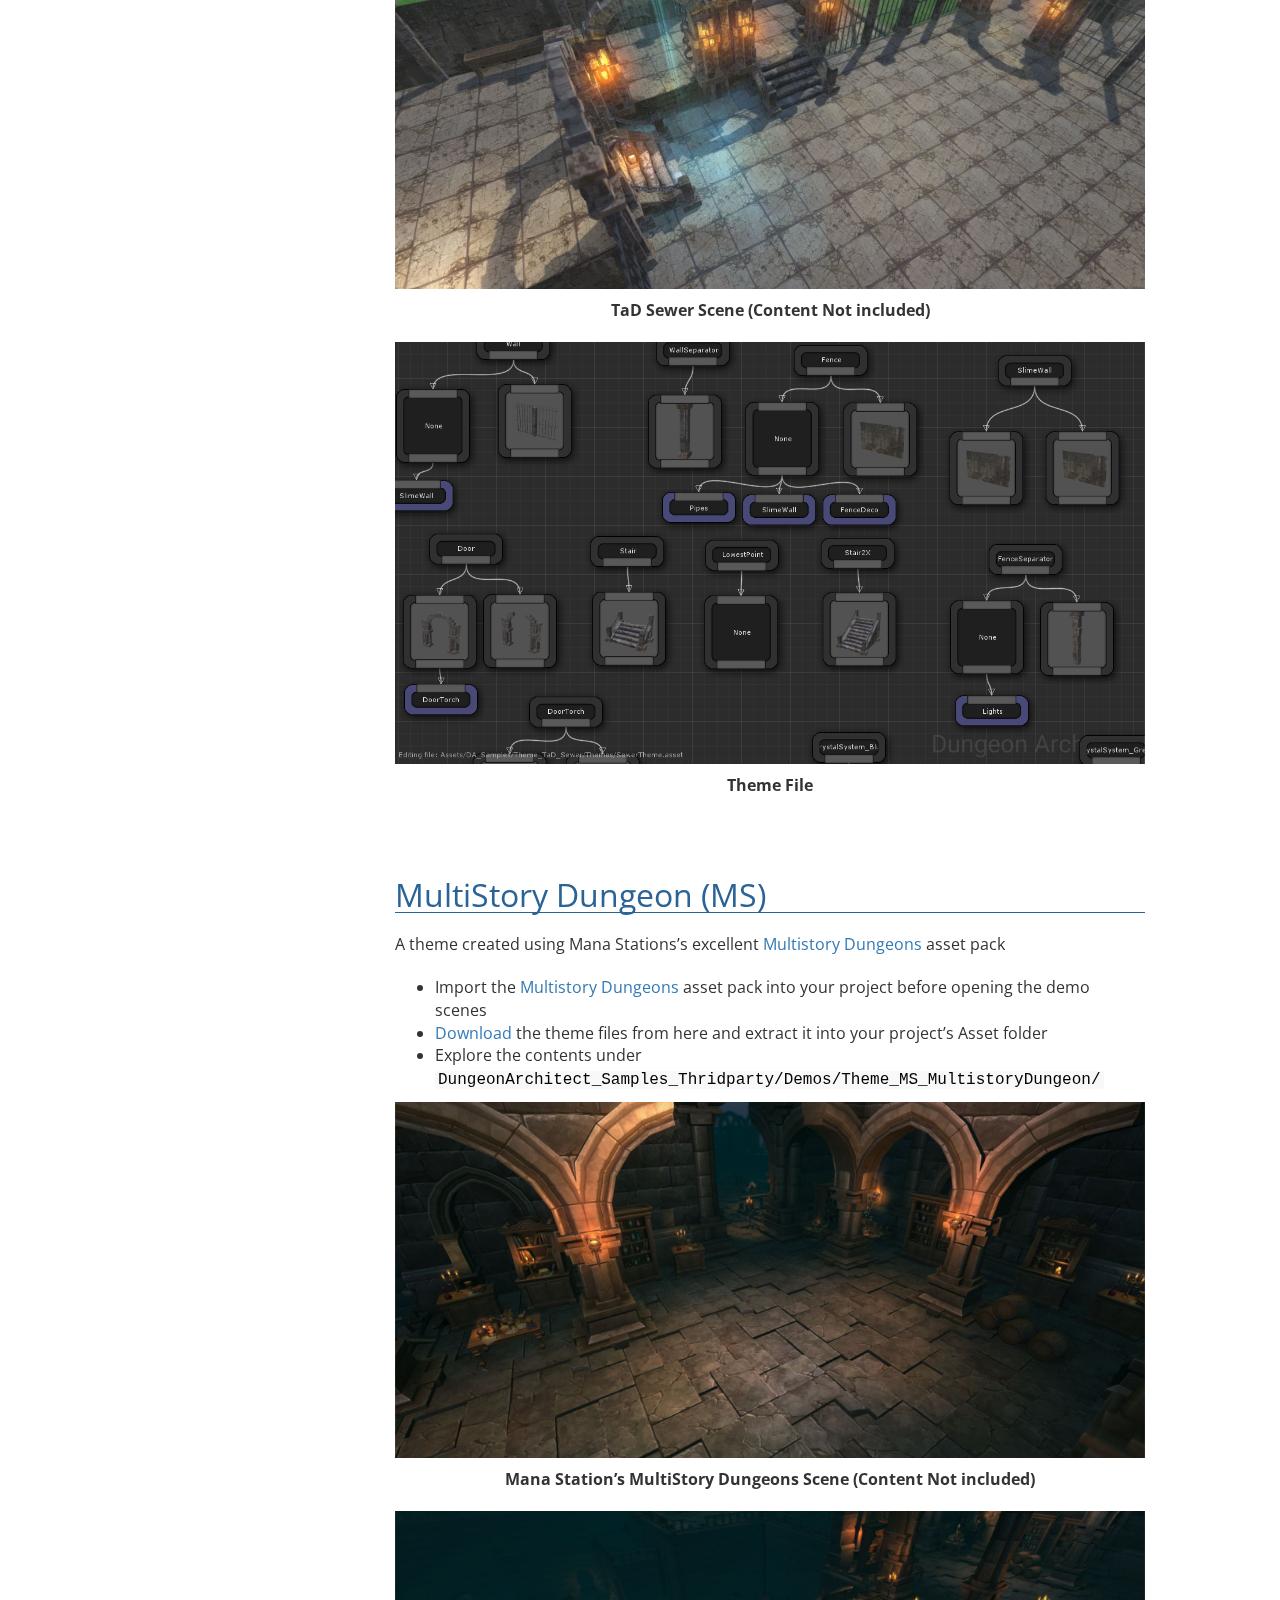
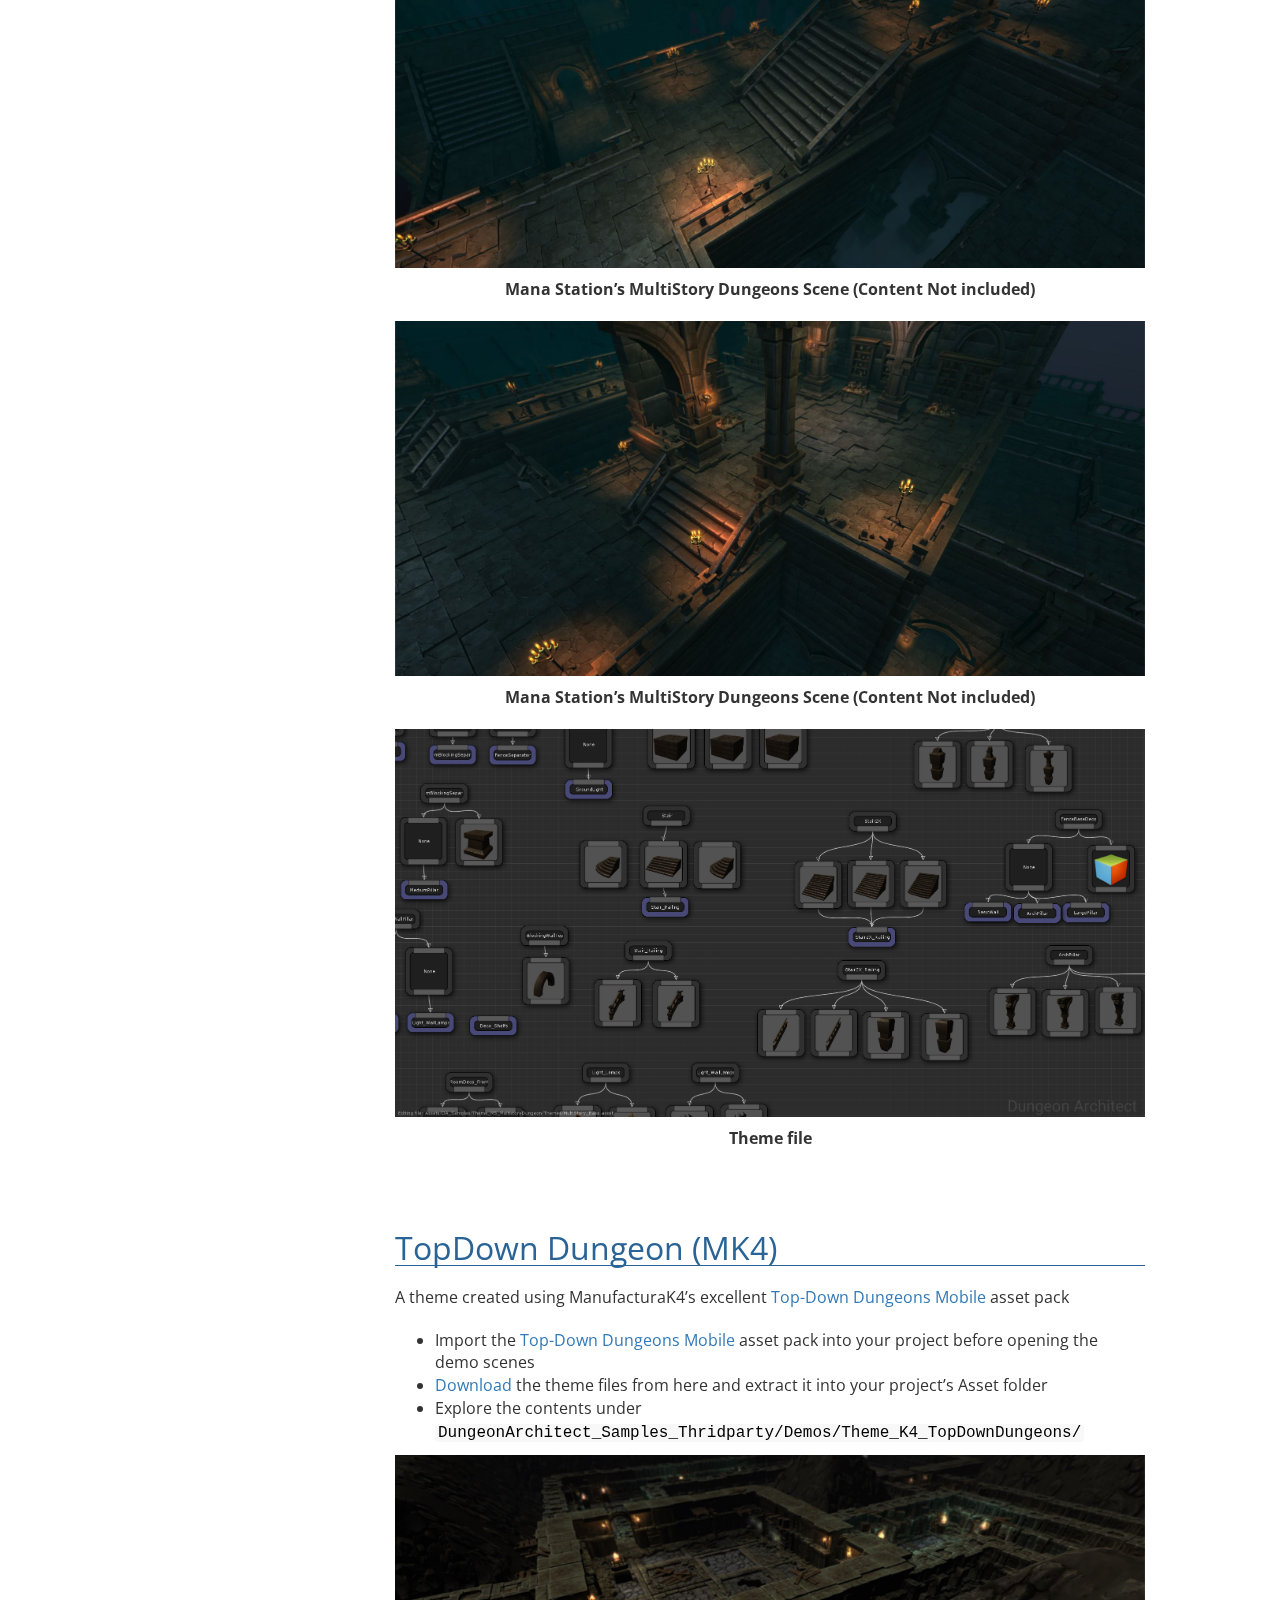
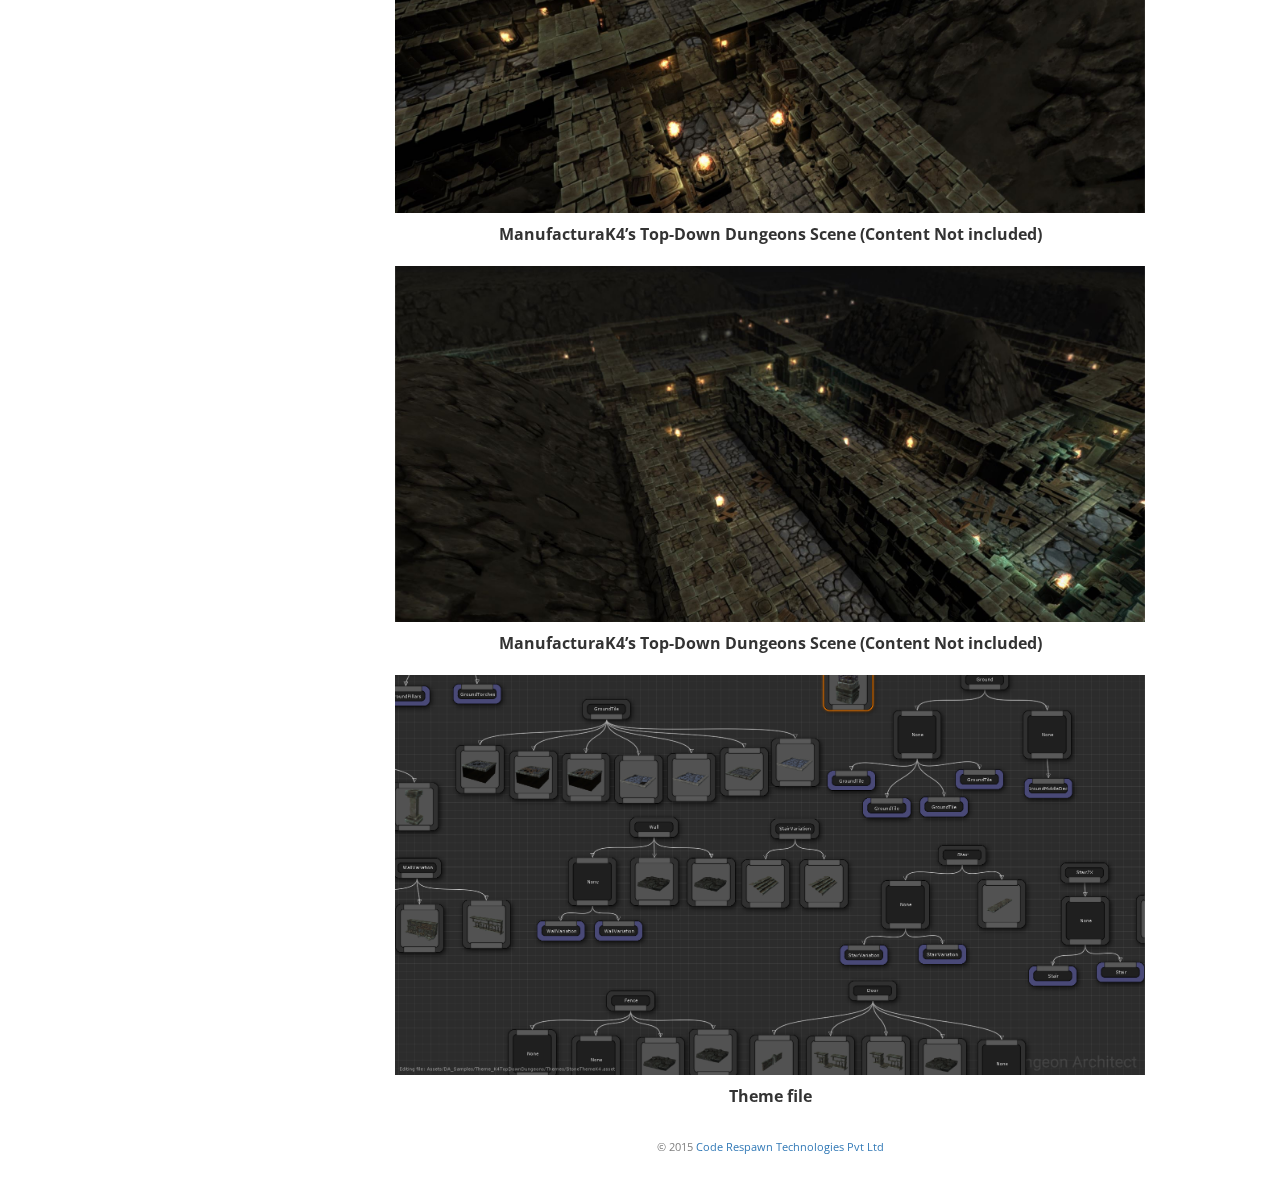
==== commit b22e4c6e: "Added pdf" ====
--- a/stage/html/quick_start_1.0.0.html
+++ b/stage/html/quick_start_1.0.0.html
@@ -4,9 +4,9 @@
   <meta http-equiv="Content-Type" content="text/html; charset=utf-8" />
   <meta http-equiv="Content-Style-Type" content="text/css" />
   <meta name="generator" content="pandoc" />
-  <title></title>
+  <meta name="author" content="for Unity 5" />
+  <title>Dungeon Architect Quick Start Demos</title>
   <style type="text/css">code{white-space: pre;}</style>
-    <title>Dungeon Architect User Guide</title>
     <meta charset="utf-8">
     <meta name="viewport" content="width=device-width, initial-scale=1">
     <link rel="stylesheet" href="../theme/css/bootstrap.min.css">
@@ -14,19 +14,33 @@
   
     <script src="../theme/js/jquery.min.js"></script>
     <script src="../theme/js/bootstrap.min.js"></script>
-  
+    <link rel="stylesheet" href="https://maxcdn.bootstrapcdn.com/font-awesome/4.5.0/css/font-awesome.min.css">
     <link href='https://fonts.googleapis.com/css?family=Open+Sans' rel='stylesheet' type='text/css'>
 </head>
 <body>
 
+<script>
+
+function getPdfUrl() {
+	return "../pdf/quick_start_1.0.0.pdf";
+}
+
+</script>
+
+  <link rel="stylesheet" href="../theme/highlight/styles/tomorrow.css">
+  <script src="../theme/highlight/highlight.pack.js"></script>
+  <script>hljs.initHighlightingOnLoad();</script>
 
 <script>
  $(document).ready(function () {
-	 $("#TOC").appendTo("#toc_host");
+	 $("#TOC").prependTo("#toc_host");
 	 $("#TOC").attr("data-spy", "affix");
 	 $("#TOC").attr("data-offset-top", "5");
 	$("#TOC").addClass("bs-sidebar");
 	$("#TOC").addClass("hidden-print");
+	
+	 $("#download_pdf").appendTo("#TOC");
+	
 	 /*
 	*/
         var url = window.location.href;
@@ -64,6 +78,7 @@
 
 
 $( document ).ready(function() {
+
 	$('img.svg').each(function(){
 		var $img = jQuery(this);
 		var imgID = $img.attr('id');
@@ -129,11 +144,12 @@
     });
 
 });
+
 </script>
 
 <div class="row documentationBlock">
 		<div class="col-md-3" id="toc_host">
-
+			<div id="download_pdf"><a href="javascript:document.location.href=getPdfUrl();" target="_blank"><i class="fa fa-file-pdf-o"></i> Download PDF</a></div>
 		</div>
 		<div class="col-md-9" style="font-family: 'Open Sans', sans-serif;">
 <div class="branding-logo">
@@ -149,7 +165,10 @@
 			  </div>
 			  <div class="version-number">1.0.0</div>
 			</div>
-			<div class="doc-title">Dungeon Architect Quick Start Guide (Unity)</div>
+<div id="header">
+<h1 class="title">Dungeon Architect Quick Start Demos</h1>
+<h2 class="author">for Unity 5</h2>
+</div>
 <div id="TOC">
 <ul>
 <li><a href="#sample-content">Sample Content</a></li>
@@ -177,9 +196,9 @@
 <img src="../assets/images/candy_01.jpg" alt="Level generated using the Candy Theme" />
 <p class="caption">Level generated using the Candy Theme</p>
 </div>
-<p>Explore the contents under <code>DA_Samples/Theme_Candy/</code></p>
+<p>Explore the contents under <code>DungeonArchitect_Samples/Theme_Candy/</code></p>
 <p>The theme file used to generate the level is located here:</p>
-<p><code>DA_Samples/Theme_Candy/Themes/SimpleDungeon.asset</code></p>
+<p><code>DungeonArchitect_Samples/Theme_Candy/Themes/CandyDungeonTheme.asset</code></p>
 <div class="figure">
 <img src="../assets/images/candy_theme.png" alt="Free Candy Theme" />
 <p class="caption">Free Candy Theme</p>
@@ -187,7 +206,8 @@
 <h2 id="design-time-generation">Design Time Generation</h2>
 <p>This scene has a dungeon actor setup with the Candy theme.</p>
 <p>Select the DungeonGrid actor and click “Build Dungeon” button. Change the <strong>Seed</strong> variable in the configuration to get a different layout</p>
-<p>Scene Location: <code>DA_Samples/Theme_Candy/Scenes/DemoScene</code></p>
+<p>Scene Location: <code>DungeonArchitect_Samples/Theme_Candy/Scenes/DemoScene</code></p>
+
 <h2 id="runtime-generation">Runtime Generation</h2>
 <p>This demo shows how you can build a new layout at runtime. Play the scene and use the following controls</p>
 <ul>
@@ -195,11 +215,12 @@
 <li><strong>Right Mouse</strong>: Look Around</li>
 <li><strong>WASD</strong>: Move the camera</li>
 </ul>
-<p>Scene Location: <code>DA_Samples/Theme_Candy/Scenes/RuntimeGeneration</code></p>
+<p>Scene Location: <code>DungeonArchitect_Samples/Theme_Candy/Scenes/RuntimeGeneration</code></p>
+
 <h1 id="simple-shapes-theme">Simple Shapes Theme</h1>
 <p>Another example of a theme generated using simple basic shapes</p>
-<p>Explore the contents under <code>DA_Samples/Theme_SimpleShapes/</code></p>
-<p>Scene Location: <code>DA_Samples/Theme_SimpleShapes/Scenes/BasicShapesDemo</code></p>
+<p>Explore the contents under <code>DungeonArchitect_Samples/Theme_SimpleShapes/</code></p>
+<p>Scene Location: <code>DungeonArchitect_Samples/Theme_SimpleShapes/Scenes/BasicShapesDemo</code></p>
 <div class="figure">
 <img src="../assets/images/simple_shapes_01.jpg" alt="Simple Shapes Scene" />
 <p class="caption">Simple Shapes Scene</p>
@@ -208,12 +229,13 @@
 <img src="../assets/images/simple_shapes_01_theme.png" alt="Theme File" />
 <p class="caption">Theme File</p>
 </div>
+
 <h1 id="moba-theme-mk4">MOBA Theme (MK4)</h1>
-<p>A theme created using ManufacturaK4’s excellent <a href="https://www.assetstore.unity3d.com/en/#!/content/28234">Tower Defense and MOBA</a> asset pack</p>
+<p>A theme created using ManufacturaK4’s excellent <a href="https://www.assetstore.unity3d.com/en/#!/content/28234">Tower Defense and MOBA</a> asset pack I’ve designed a few themes around some paid art assets in the asset store.</p>
 <ul>
 <li>Import the <a href="https://www.assetstore.unity3d.com/en/#!/content/28234">Tower Defense and MOBA</a> asset pack into your project before opening the demo scenes</li>
-<li>Explore the contents under <code>DA_Samples/Theme_K4Moba/</code></li>
-<li>Scene Location: <code>DA_Samples/Theme_K4Moba/Scenes/Demo_MOBA_DA</code></li>
+<li><a href="http://coderespawn.github.io/dungeon-architect-quick-start-unity-thridparty/Builds/DungeonArchitect_Samples_Thridparty.zip">Download</a> the theme files from here and extract it into your project’s Asset folder</li>
+<li>Explore the contents under <code>DungeonArchitect_Samples_Thridparty/Demos/Theme_K4_Moba/</code></li>
 </ul>
 <div class="figure">
 <img src="../assets/images/moba_01.jpg" alt="ManufacturaK4’s Moba Scene (Content Not included)" />
@@ -231,14 +253,16 @@
 <img src="../assets/images/moba_theme.png" alt="Theme File Fragment" />
 <p class="caption">Theme File Fragment</p>
 </div>
+
 <h1 id="interiors-theme-mk4">Interiors Theme (MK4)</h1>
 <p>A theme created using ManufacturaK4’s excellent <a href="https://www.assetstore.unity3d.com/en/#!/content/18139">Top-Down Interiors</a> asset pack</p>
 <ul>
 <li>Import the <a href="https://www.assetstore.unity3d.com/en/#!/content/18139">Top-Down Interiors</a> asset pack into your project before opening the demo scenes</li>
-<li>Explore the contents under <code>DA_Samples/Theme_K4Interiors/</code></li>
+<li><a href="http://coderespawn.github.io/dungeon-architect-quick-start-unity-thridparty/Builds/DungeonArchitect_Samples_Thridparty.zip">Download</a> the theme files from here and extract it into your project’s Asset folder</li>
+<li>Explore the contents under <code>DungeonArchitect_Samples_Thridparty/Demos/Theme_K4_Interiors/</code></li>
 </ul>
 <h2 id="wooden-theme">Wooden Theme</h2>
-<p>Scene Location: <code>DA_Samples/Theme_K4Interiors/Scenes/01_PalaceWood</code></p>
+<p>Scene Location: <code>DungeonArchitect_Samples_Thridparty/Demos/Theme_K4_Interiors/Scenes/01_PalaceWood</code></p>
 <div class="figure">
 <img src="../assets/images/interior_wood_01.jpg" alt="Wooden Theme (Content Not included)" />
 <p class="caption">Wooden Theme (Content Not included)</p>
@@ -251,8 +275,9 @@
 <img src="../assets/images/interior_wood_theme.png" alt="Theme File" />
 <p class="caption">Theme File</p>
 </div>
+
 <h2 id="stone-theme">Stone Theme</h2>
-<p>Scene Location: <code>DA_Samples/Theme_K4Interiors/Scenes/02_PalaceStone</code></p>
+<p>Scene Location: <code>DungeonArchitect_Samples_Thridparty/Demos/Theme_K4_Interiors/Scenes/02_PalaceStone</code></p>
 <div class="figure">
 <img src="../assets/images/interior_stone_01.jpg" alt="Stone Theme (Content Not included)" />
 <p class="caption">Stone Theme (Content Not included)</p>
@@ -261,18 +286,21 @@
 <img src="../assets/images/interior_stone_theme.png" alt="Theme File" />
 <p class="caption">Theme File</p>
 </div>
+
 <h2 id="mixed-theme">Mixed Theme</h2>
+<p>Scene Location: <code>DungeonArchitect_Samples_Thridparty/Demos/Theme_K4_Interiors/Scenes/03_StoneWood_Mixed</code></p>
 <p>This sample shows how you can mix two different themes using a <em>Theme Override Volume</em></p>
 <div class="figure">
 <img src="../assets/images/interior_mixed_01.jpg" alt="Multiple Themes (Content Not included)" />
 <p class="caption">Multiple Themes (Content Not included)</p>
 </div>
+
 <h1 id="tad-sewer-3dforge">TaD Sewer (3DForge)</h1>
 <p>A theme created using 3DForge’s excellent <a href="https://www.assetstore.unity3d.com/en/#!/content/12867">TaD Sewer Kit</a> asset pack</p>
 <ul>
 <li>Import the <a href="https://www.assetstore.unity3d.com/en/#!/content/12867">TaD Sewer Kit</a> asset pack into your project before opening the demo scenes</li>
-<li>Explore the contents under <code>DA_Samples/Theme_TaD_Sewer/</code></li>
-<li>Scene Location: <code>DA_Samples/Theme_TaD_Sewer/Scenes/SewerScene</code></li>
+<li><a href="http://coderespawn.github.io/dungeon-architect-quick-start-unity-thridparty/Builds/DungeonArchitect_Samples_Thridparty.zip">Download</a> the theme files from here and extract it into your project’s Asset folder</li>
+<li>Explore the contents under <code>DungeonArchitect_Samples_Thridparty/Demos/Theme_3DF_TaDSewer/</code></li>
 </ul>
 <div class="figure">
 <img src="../assets/images/sewer_01.jpg" alt="TaD Sewer Scene (Content Not included)" />
@@ -286,12 +314,13 @@
 <img src="../assets/images/sewer_theme.png" alt="Theme File" />
 <p class="caption">Theme File</p>
 </div>
+
 <h1 id="multistory-dungeon-ms">MultiStory Dungeon (MS)</h1>
 <p>A theme created using Mana Stations’s excellent <a href="https://www.assetstore.unity3d.com/en/#!/content/33955">Multistory Dungeons</a> asset pack</p>
 <ul>
 <li>Import the <a href="https://www.assetstore.unity3d.com/en/#!/content/33955">Multistory Dungeons</a> asset pack into your project before opening the demo scenes</li>
-<li>Explore the contents under <code>DA_Samples/Theme_MS_MultistoryDungeon/</code></li>
-<li>Scene Location: <code>DA_Samples/Theme_MS_MultistoryDungeon/Scenes/Demo_DungeonArch</code></li>
+<li><a href="http://coderespawn.github.io/dungeon-architect-quick-start-unity-thridparty/Builds/DungeonArchitect_Samples_Thridparty.zip">Download</a> the theme files from here and extract it into your project’s Asset folder</li>
+<li>Explore the contents under <code>DungeonArchitect_Samples_Thridparty/Demos/Theme_MS_MultistoryDungeon/</code></li>
 </ul>
 <div class="figure">
 <img src="../assets/images/ms_01.jpg" alt="Mana Station’s MultiStory Dungeons Scene (Content Not included)" />
@@ -309,12 +338,13 @@
 <img src="../assets/images/ms_theme.png" alt="Theme file" />
 <p class="caption">Theme file</p>
 </div>
+
 <h1 id="topdown-dungeon-mk4">TopDown Dungeon (MK4)</h1>
 <p>A theme created using ManufacturaK4’s excellent <a href="https://www.assetstore.unity3d.com/en/#!/content/8000">Top-Down Dungeons Mobile</a> asset pack</p>
 <ul>
 <li>Import the <a href="https://www.assetstore.unity3d.com/en/#!/content/8000">Top-Down Dungeons Mobile</a> asset pack into your project before opening the demo scenes</li>
-<li>Explore the contents under <code>DA_Samples/Theme_K4TopDownDungeons/</code></li>
-<li>Scene Location: <code>DA_Samples/Theme_K4TopDownDungeons/Scenes/K4DungeonDemo</code></li>
+<li><a href="http://coderespawn.github.io/dungeon-architect-quick-start-unity-thridparty/Builds/DungeonArchitect_Samples_Thridparty.zip">Download</a> the theme files from here and extract it into your project’s Asset folder</li>
+<li>Explore the contents under <code>DungeonArchitect_Samples_Thridparty/Demos/Theme_K4_TopDownDungeons/</code></li>
 </ul>
 <div class="figure">
 <img src="../assets/images/tdd_01.jpg" alt="ManufacturaK4’s Top-Down Dungeons Scene (Content Not included)" />
--- a/stage/theme/css/theme.css
+++ b/stage/theme/css/theme.css
@@ -69,6 +69,19 @@
 
 }
 
+
+#download_pdf {
+	margin:0 auto;
+	text-align:center;
+	margin-top: 10px;
+	color: #2a6496;
+	background-color: #f8f8f8;
+	padding: 5px;
+	font-family: 'Open Sans', sans-serif;
+	font-size: 15px;
+	font-weight: normal;
+}
+
 .documentationBlock {
 	font-family: 'Open Sans', sans-serif;
 }
@@ -100,6 +113,24 @@
 
 .top-buffer {
  margin: 10px;
+}
+
+.title {
+    font-size: 32px;
+    font-weight: normal;
+    margin-top: 50px;
+    margin-bottom: -40px;
+	color: #2a6496;
+	border-bottom: 0px !important;
+	text-align: center !important;
+}
+
+.author {
+    font-size: 22px;
+    font-weight: normal;
+	color: #2a6496;
+	border-bottom: 0px !important;
+	text-align: center !important;
 }
 
 .doc-title {
--- a/stage/theme/highlight/styles/tomorrow.css
+++ b/stage/theme/highlight/styles/tomorrow.css
@@ -0,0 +1,72 @@
+/* http://jmblog.github.com/color-themes-for-google-code-highlightjs */
+
+/* Tomorrow Comment */
+.hljs-comment,
+.hljs-quote {
+  color: #8e908c;
+}
+
+/* Tomorrow Red */
+.hljs-variable,
+.hljs-template-variable,
+.hljs-tag,
+.hljs-name,
+.hljs-selector-id,
+.hljs-selector-class,
+.hljs-regexp,
+.hljs-deletion {
+  color: #c82829;
+}
+
+/* Tomorrow Orange */
+.hljs-number,
+.hljs-built_in,
+.hljs-builtin-name,
+.hljs-literal,
+.hljs-type,
+.hljs-params,
+.hljs-meta,
+.hljs-link {
+  color: #f5871f;
+}
+
+/* Tomorrow Yellow */
+.hljs-attribute {
+  color: #eab700;
+}
+
+/* Tomorrow Green */
+.hljs-string,
+.hljs-symbol,
+.hljs-bullet,
+.hljs-addition {
+  color: #718c00;
+}
+
+/* Tomorrow Blue */
+.hljs-title,
+.hljs-section {
+  color: #4271ae;
+}
+
+/* Tomorrow Purple */
+.hljs-keyword,
+.hljs-selector-tag {
+  color: #8959a8;
+}
+
+.hljs {
+  display: block;
+  overflow-x: auto;
+  background: white;
+  color: #4d4d4c;
+  padding: 0.5em;
+}
+
+.hljs-emphasis {
+  font-style: italic;
+}
+
+.hljs-strong {
+  font-weight: bold;
+}
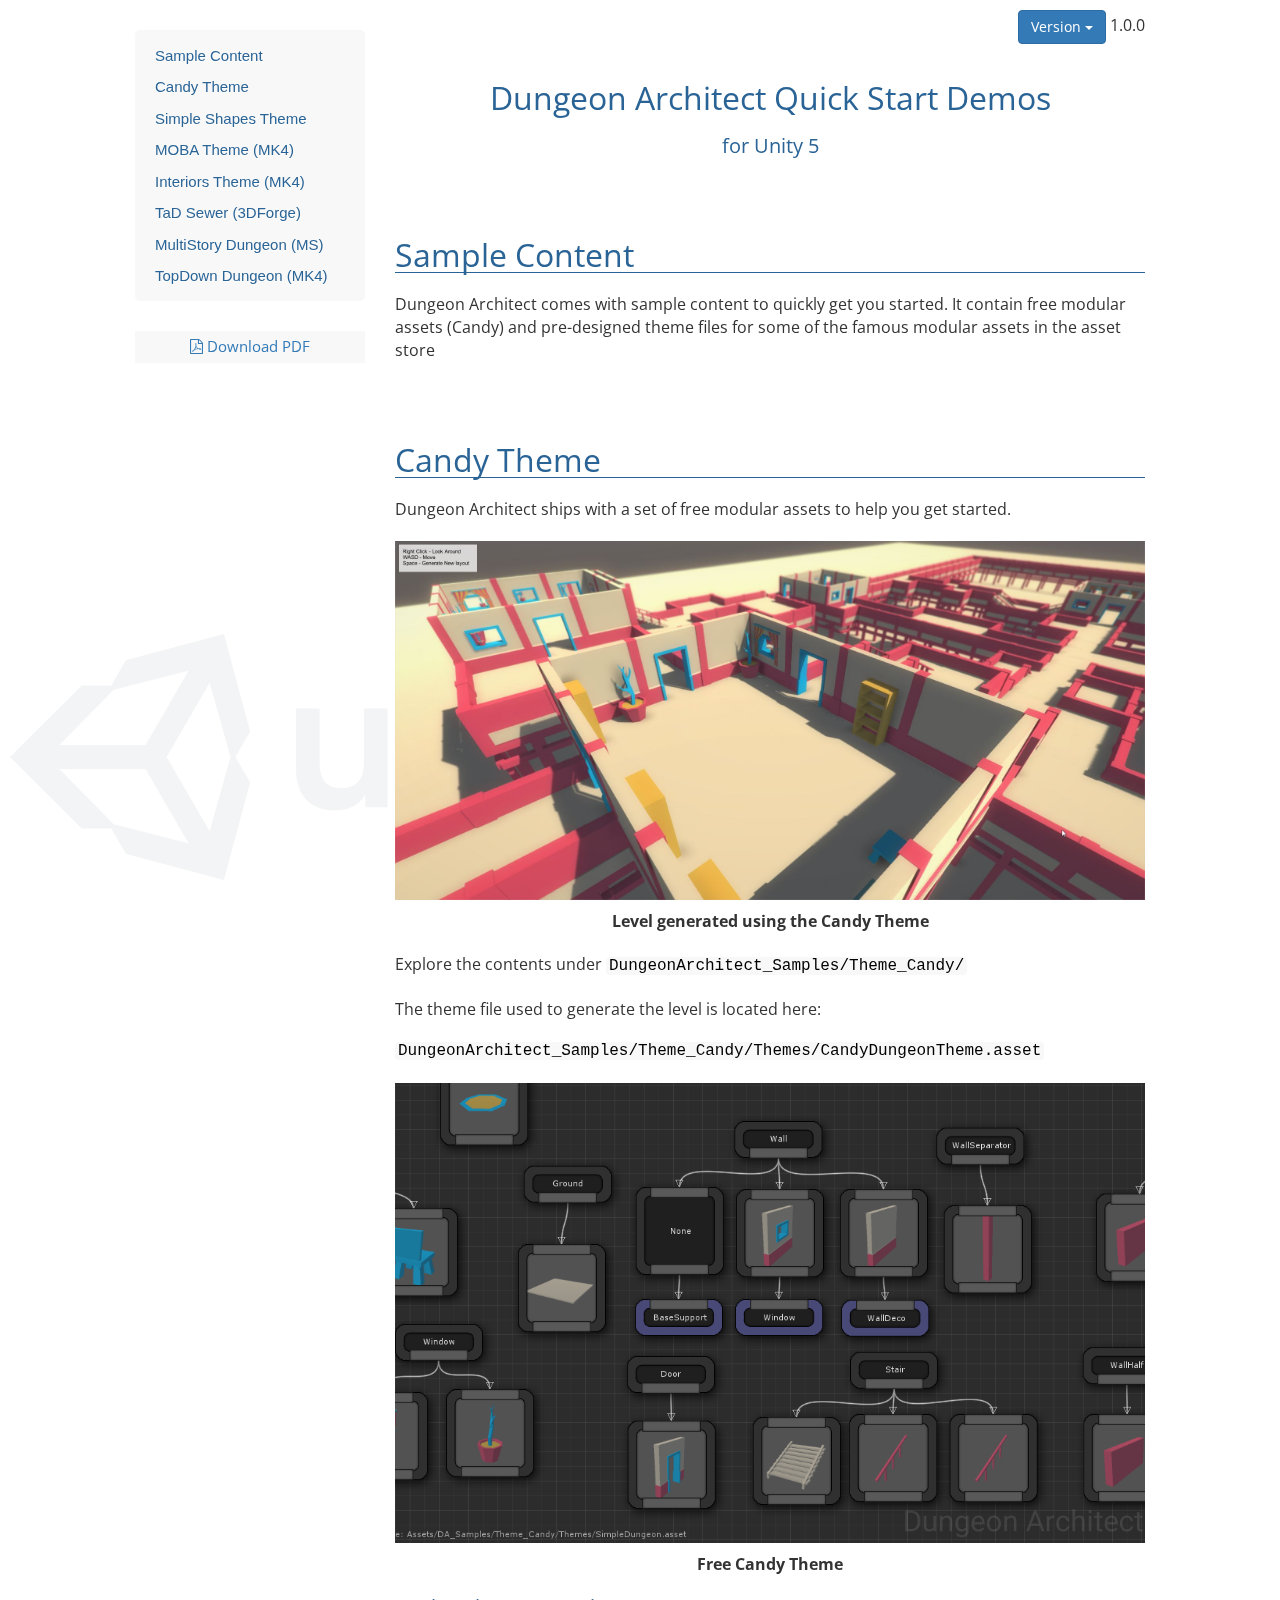
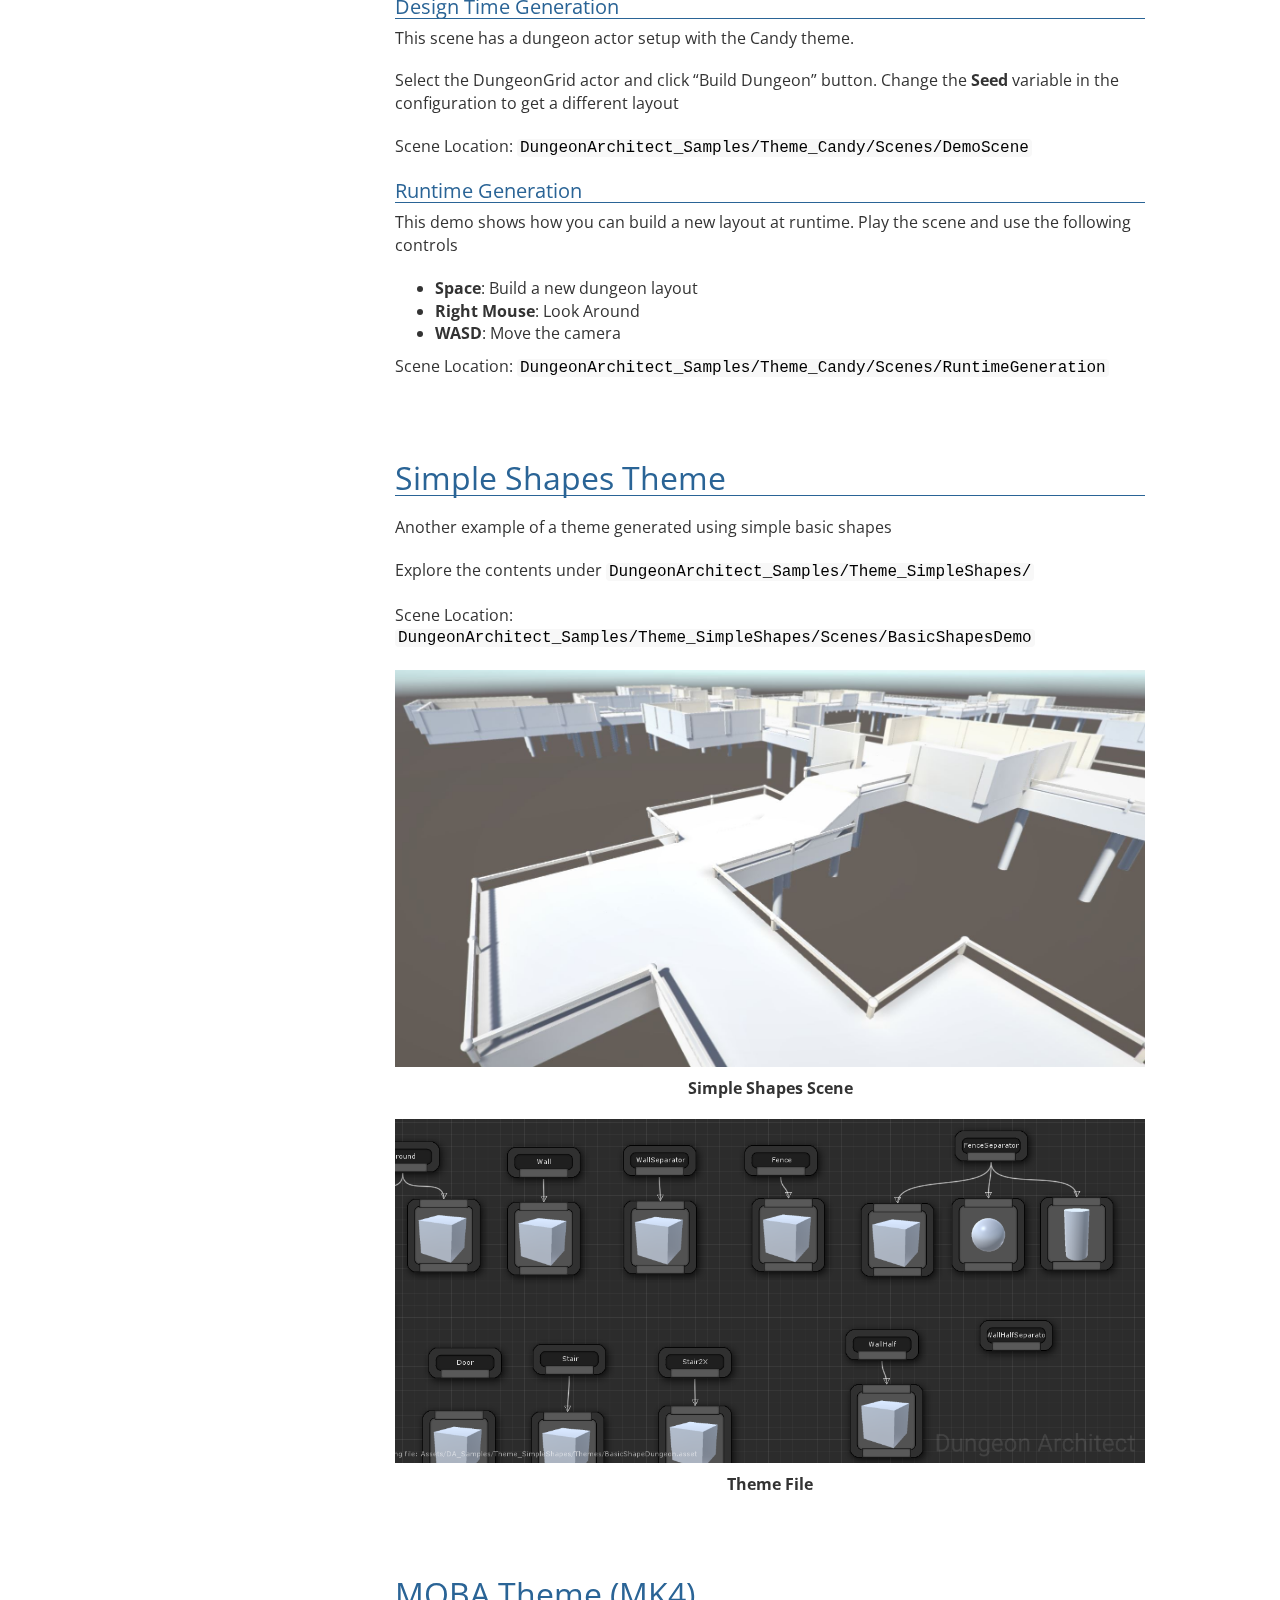
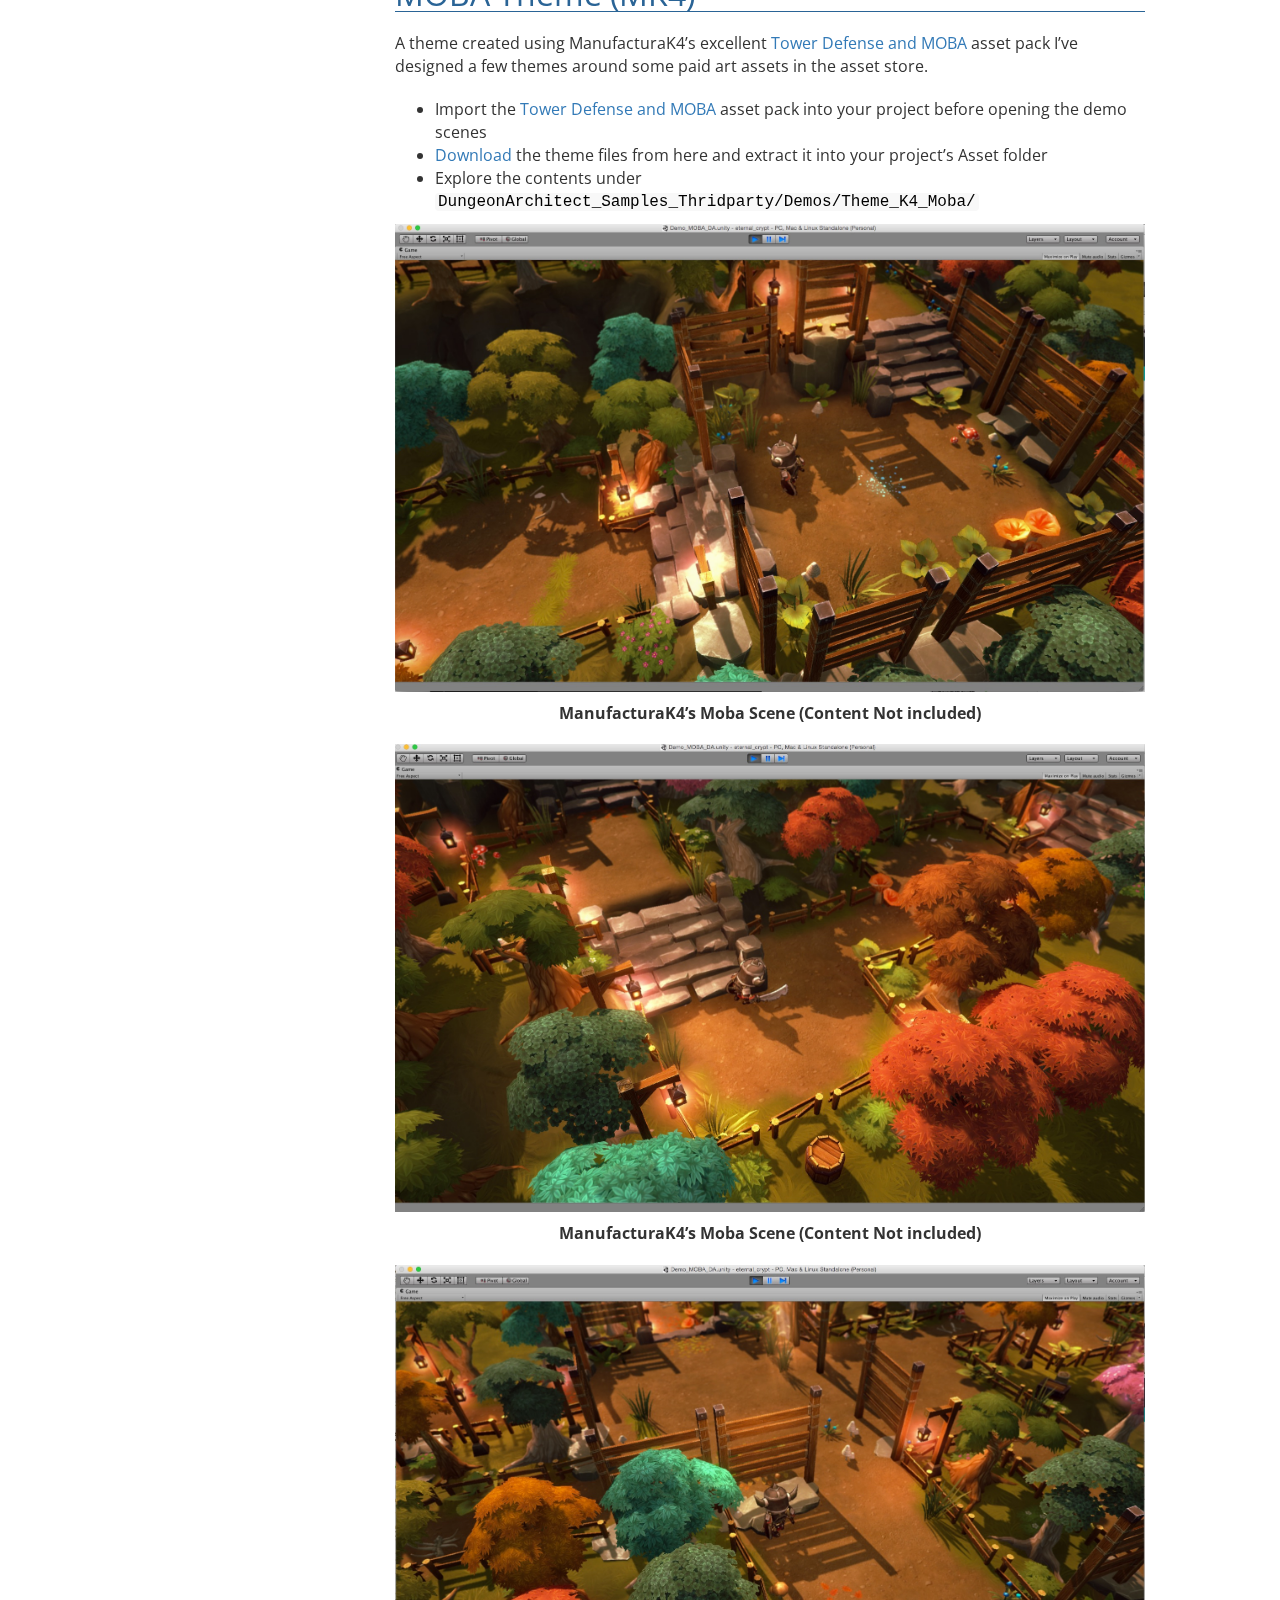
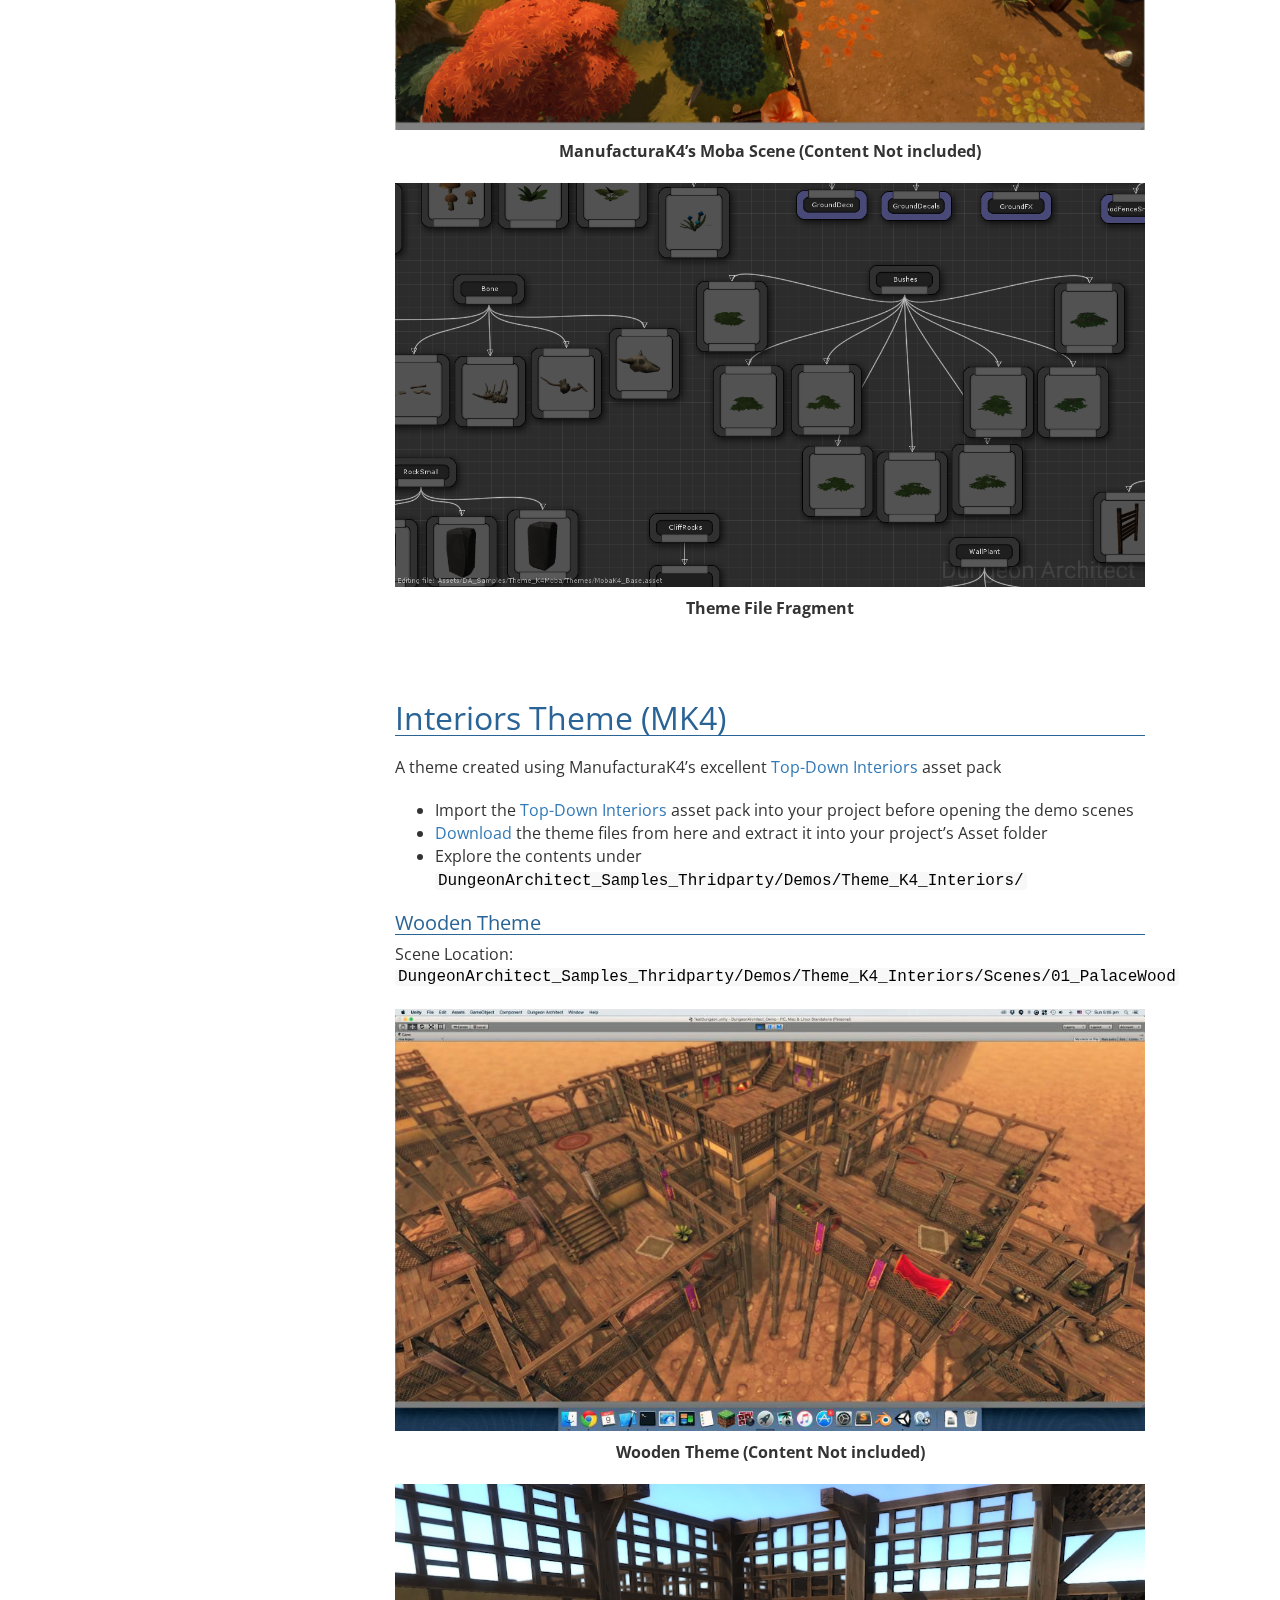
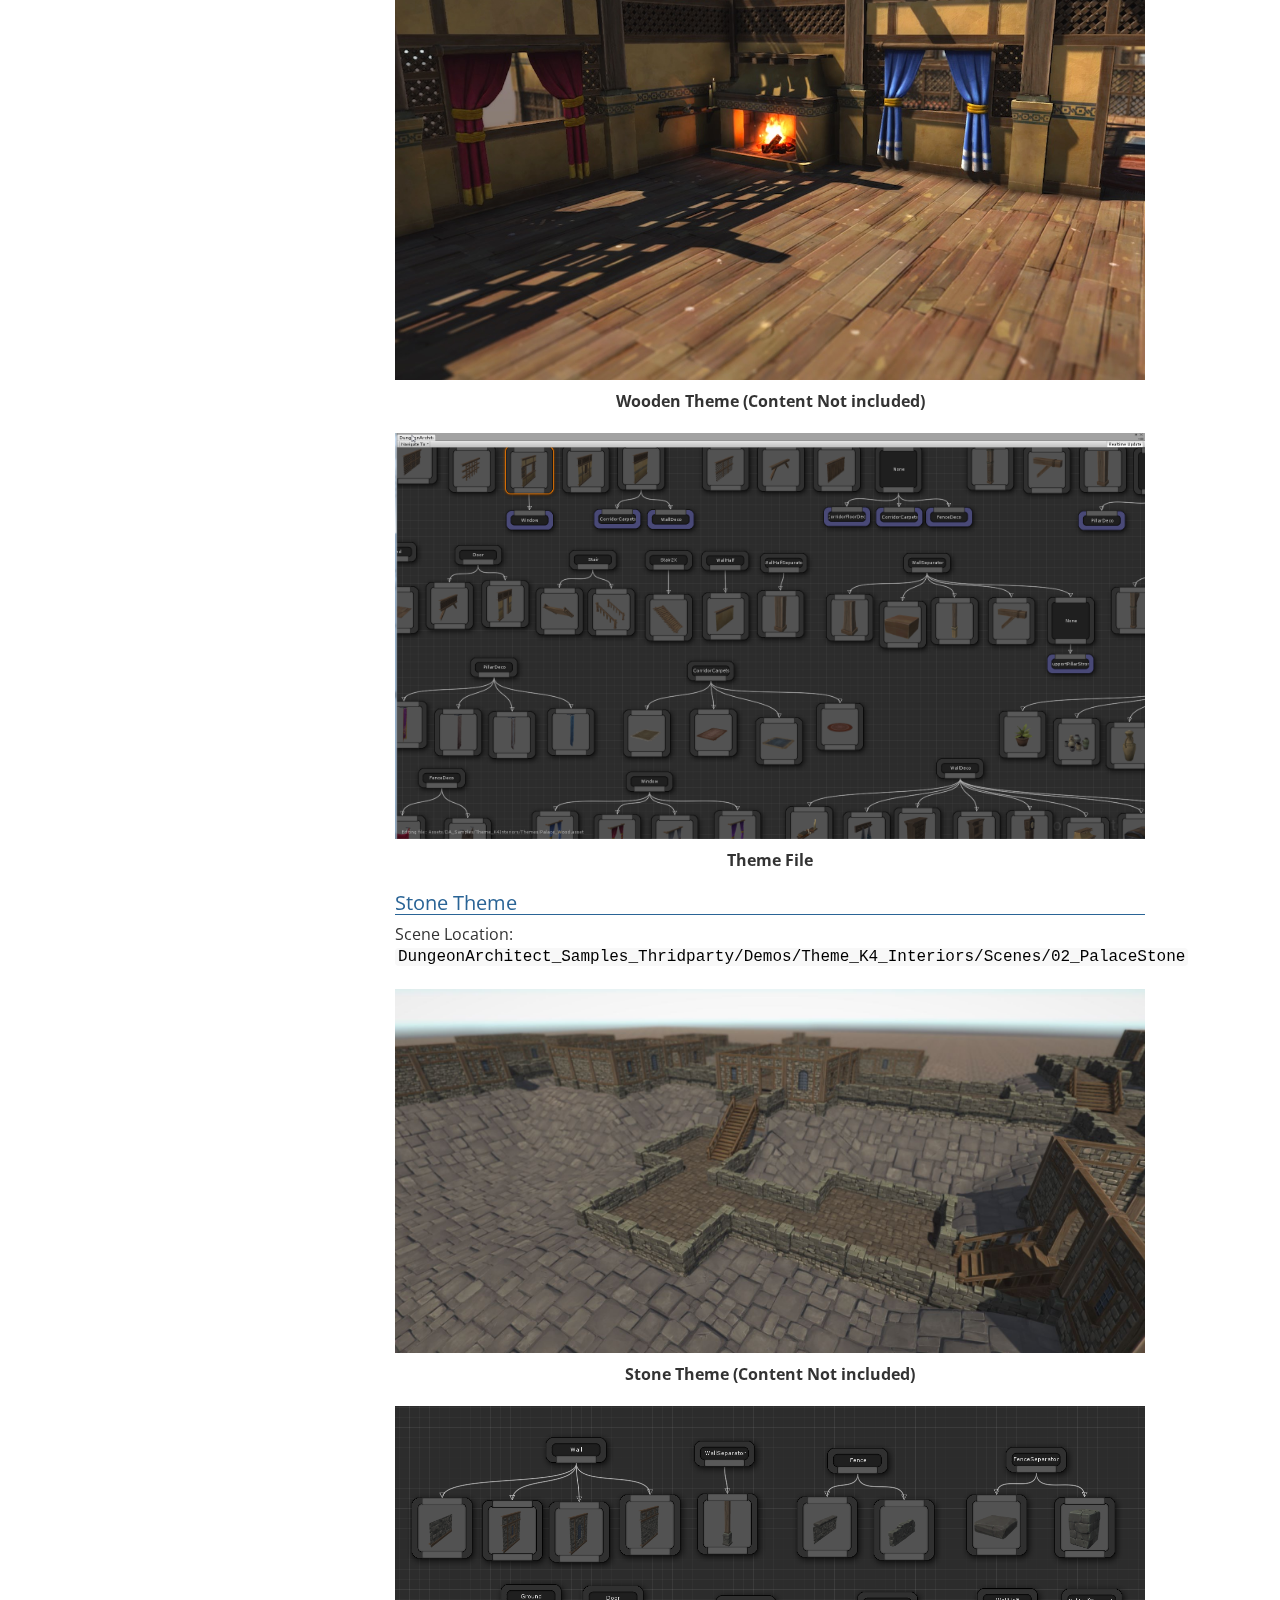
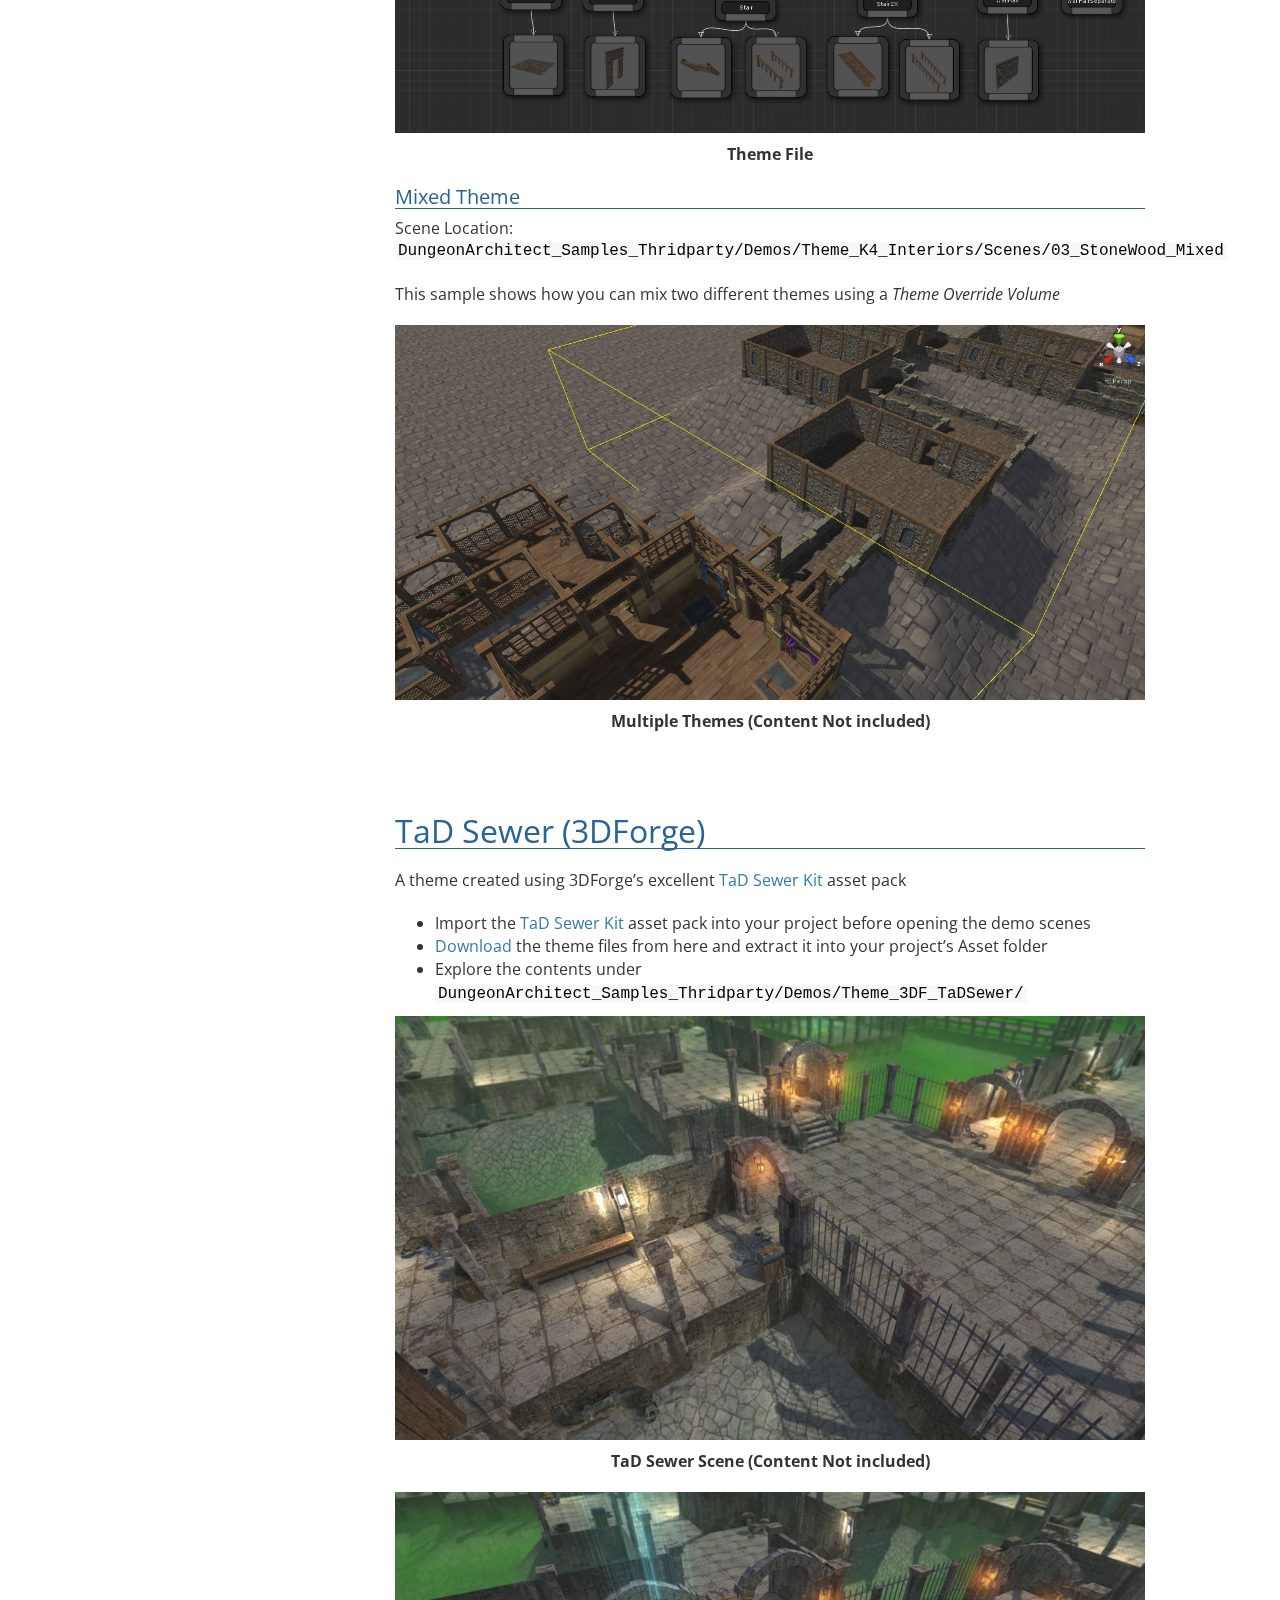
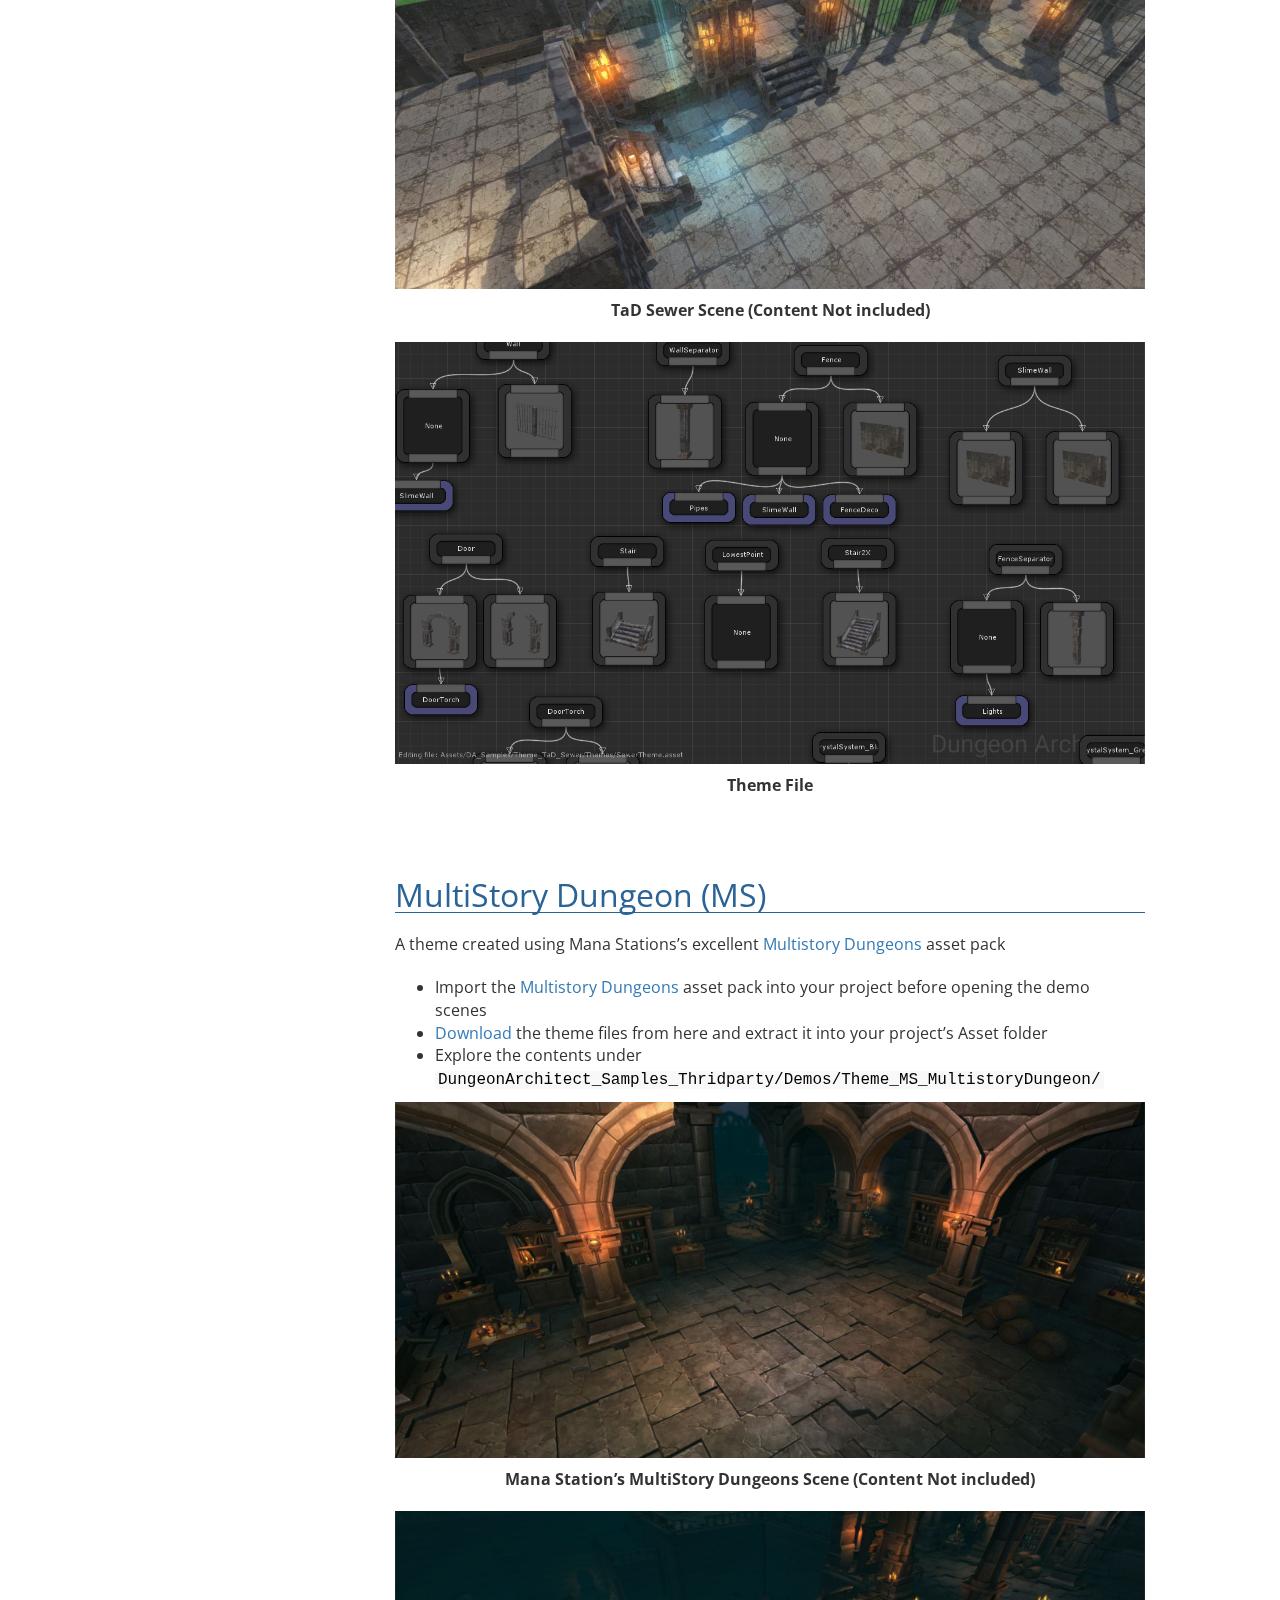
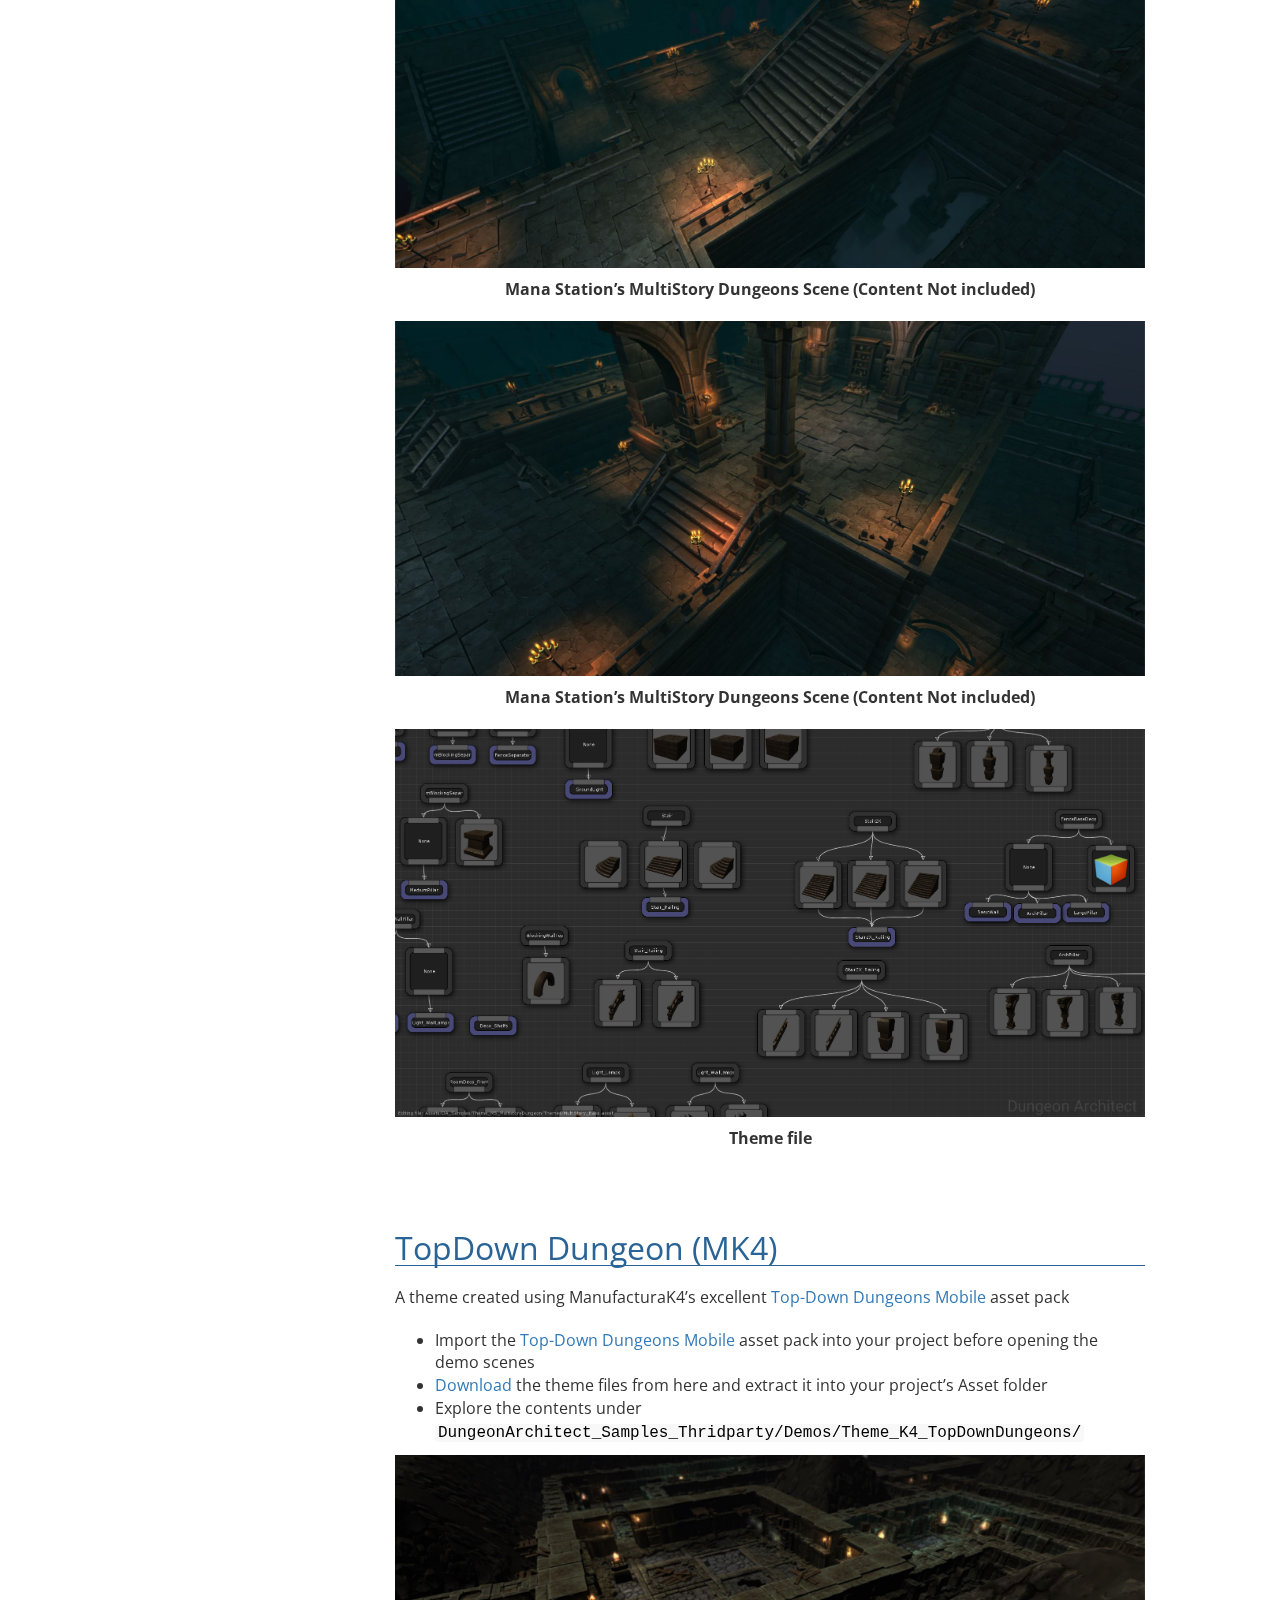
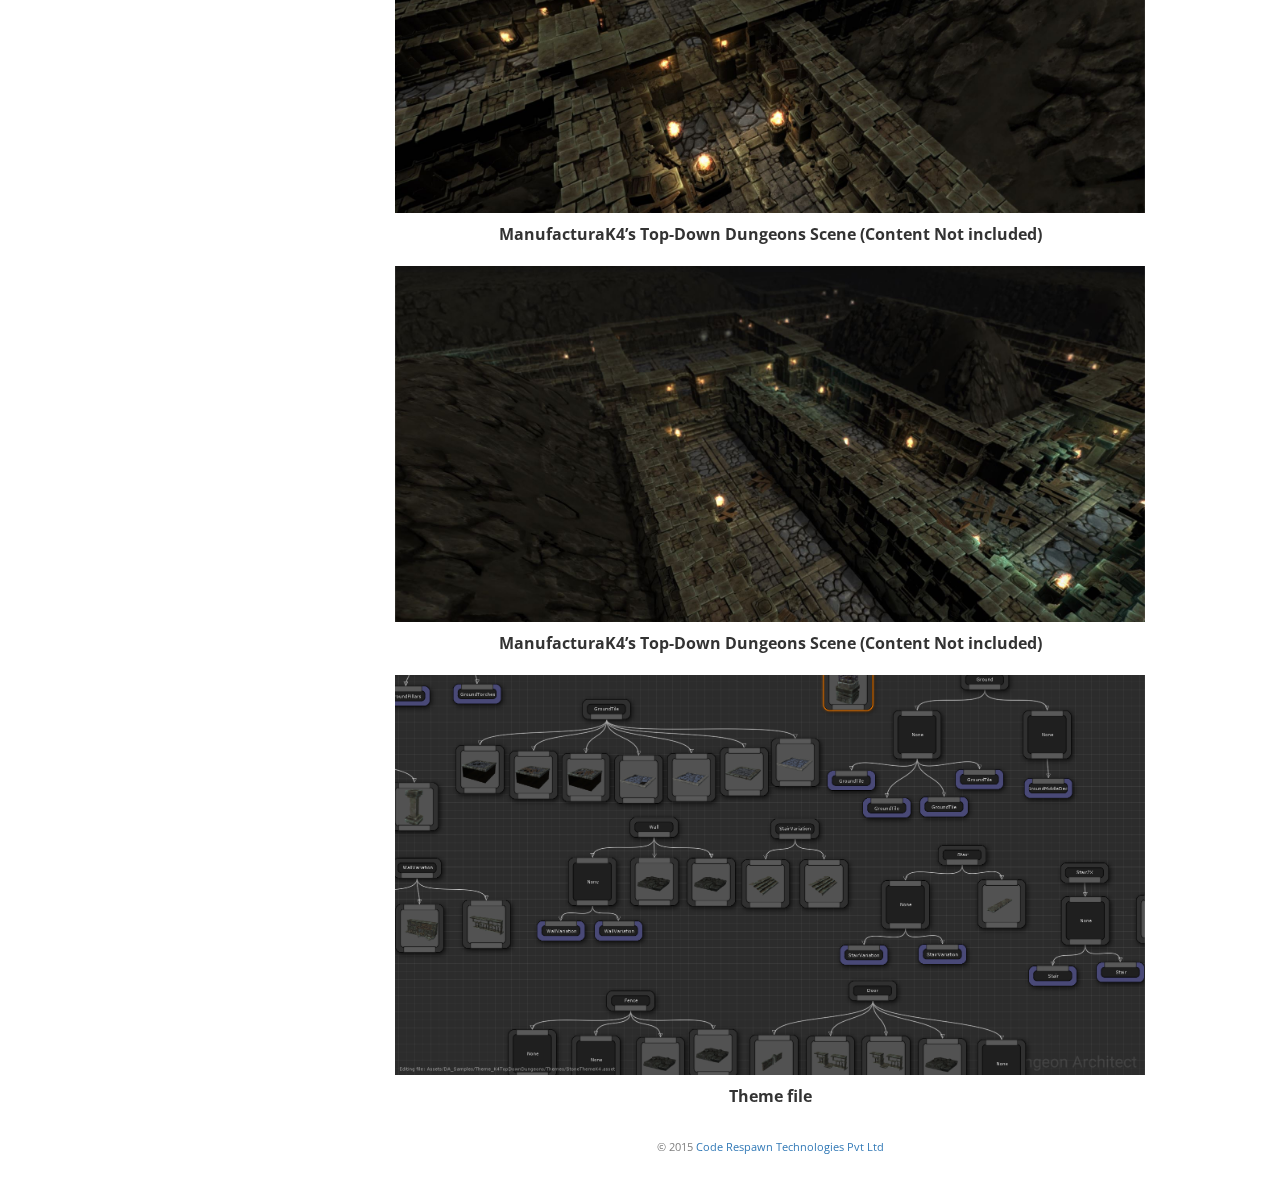
==== commit 6aa75bcc: "Updated for 1.4.0" ====
--- a/stage/html/quick_start_1.0.0.html
+++ b/stage/html/quick_start_1.0.0.html
@@ -160,7 +160,9 @@
 			    <button class="btn btn-primary dropdown-toggle" type="button" data-toggle="dropdown">Version
 			    <span class="caret"></span></button>
 			    <ul class="dropdown-menu">
-			    				<li><a href="quick_start_1.0.0.html">1.0.0</a></li>
+			    				<li><a href="quick_start_1.4.0.html">1.4.0</a></li>
+				<li><a href="quick_start_1.1.0.html">1.1.0</a></li>
+				<li><a href="quick_start_1.0.0.html">1.0.0</a></li>
 			    </ul>
 			  </div>
 			  <div class="version-number">1.0.0</div>
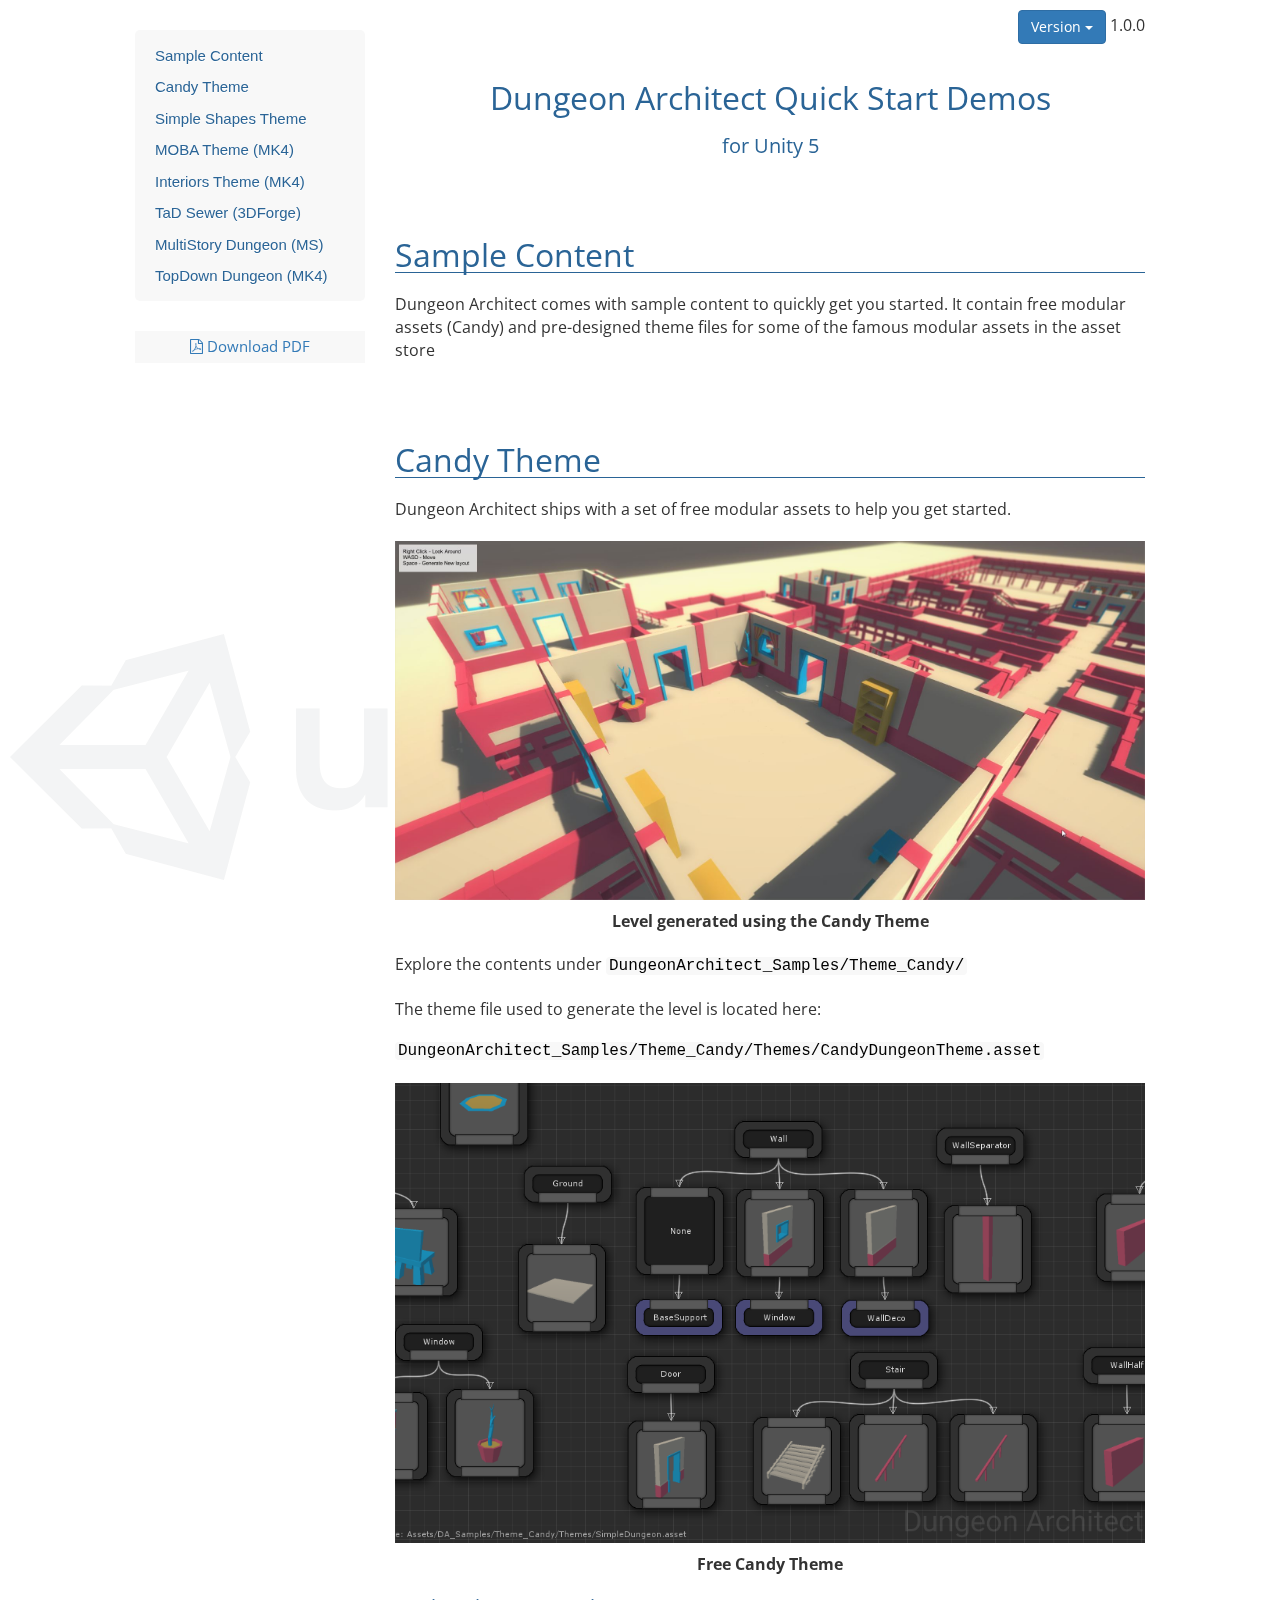
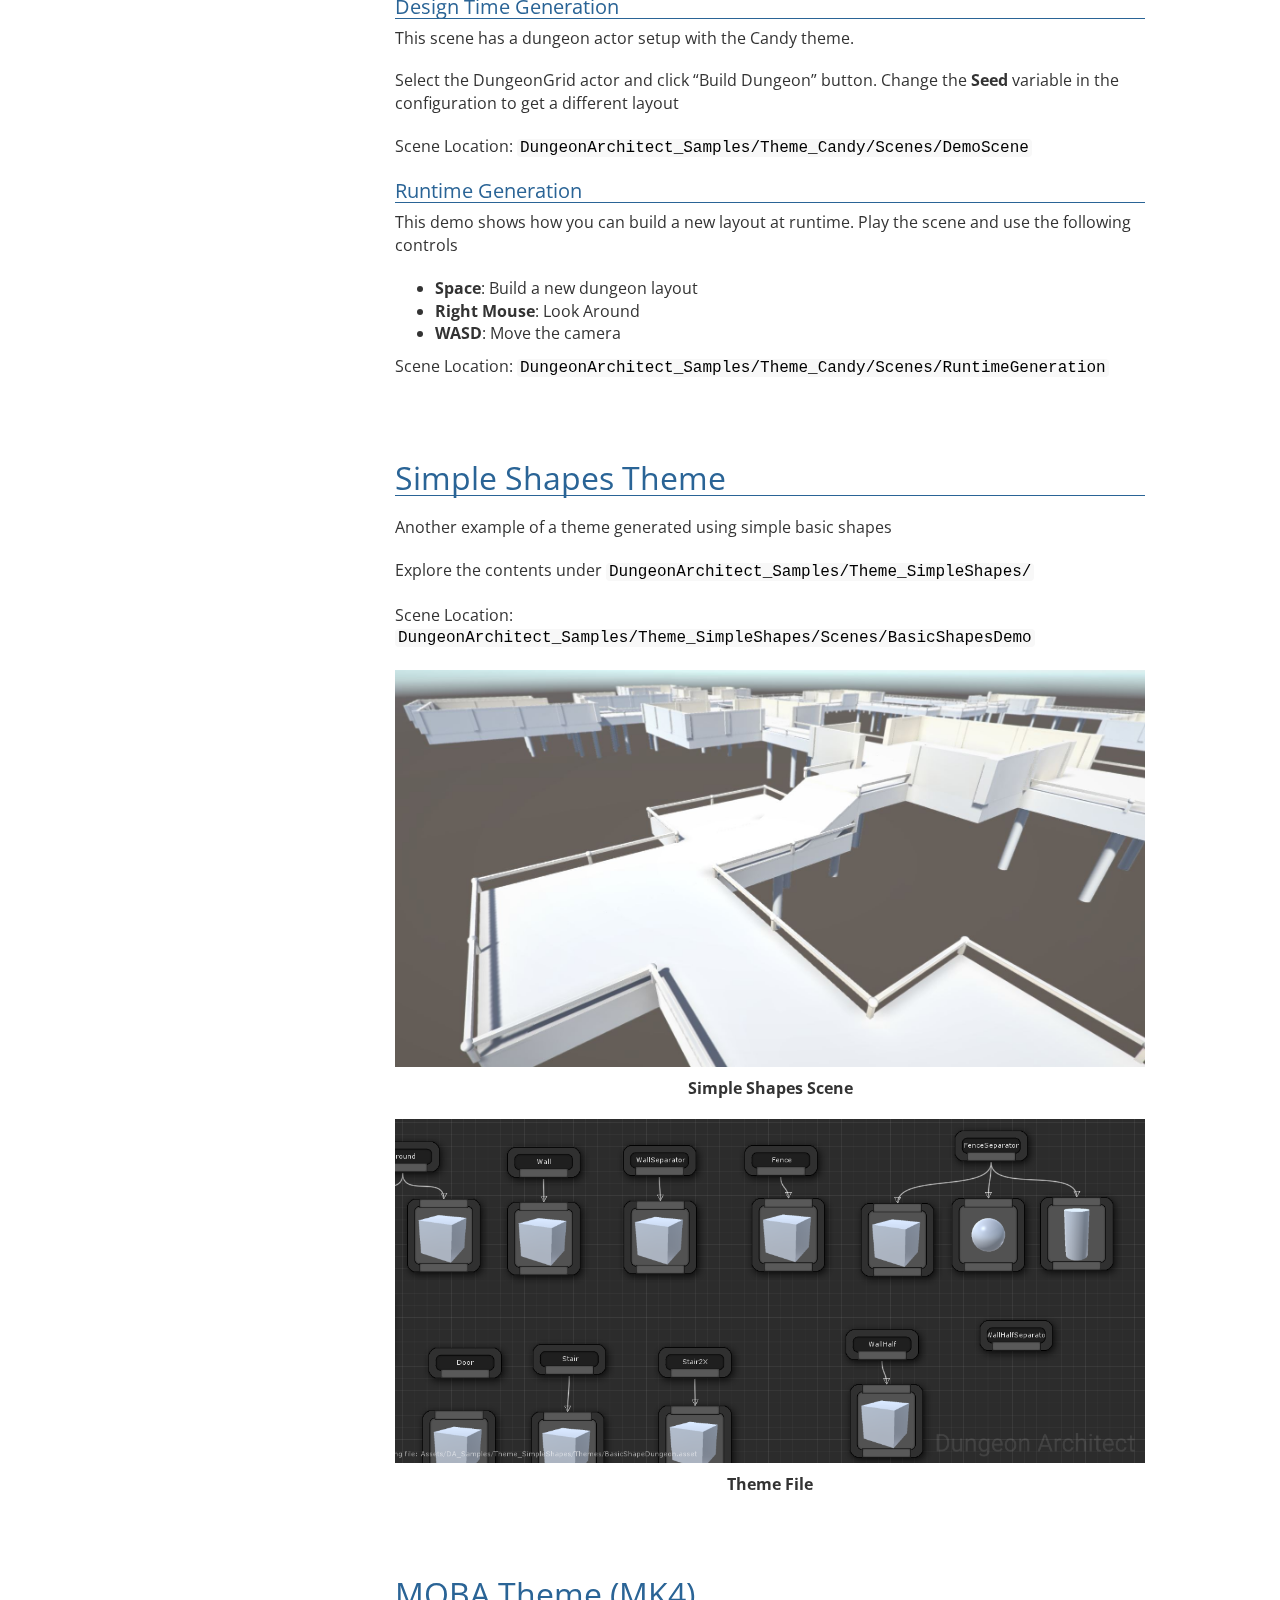
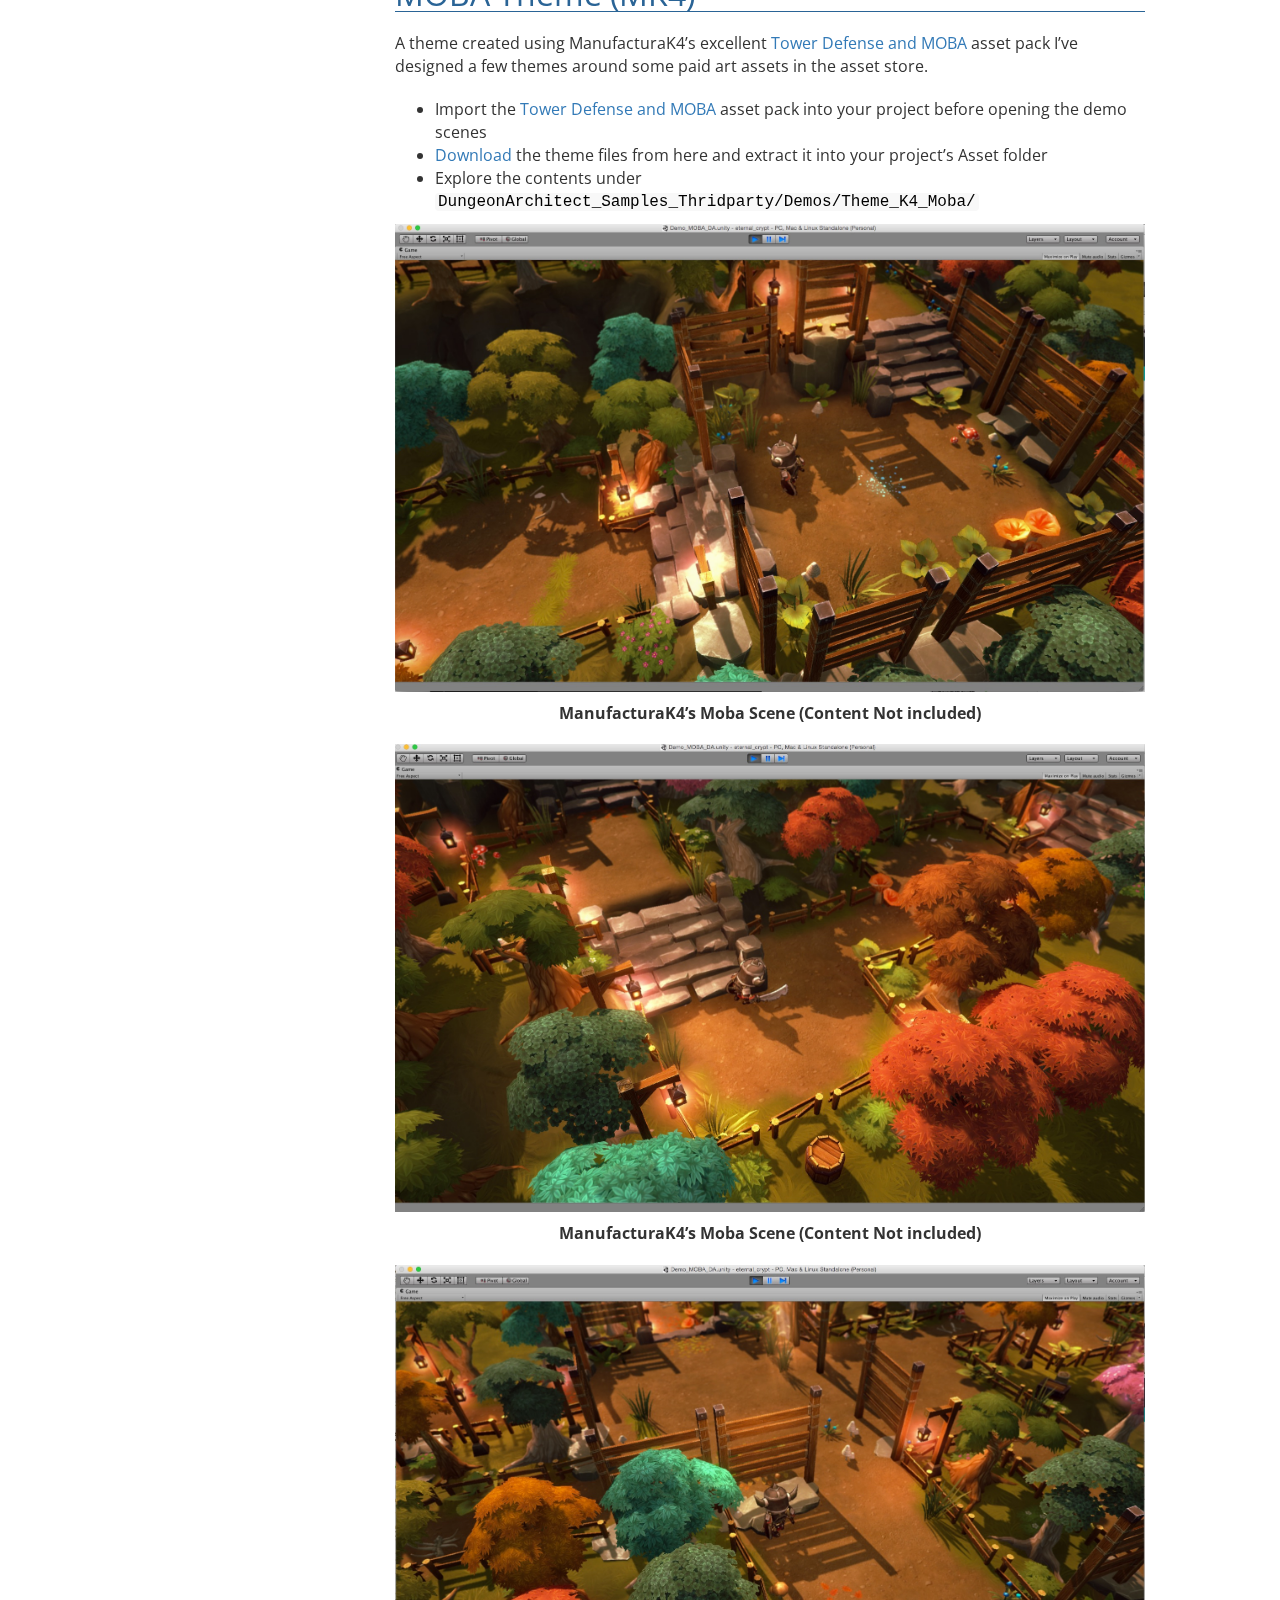
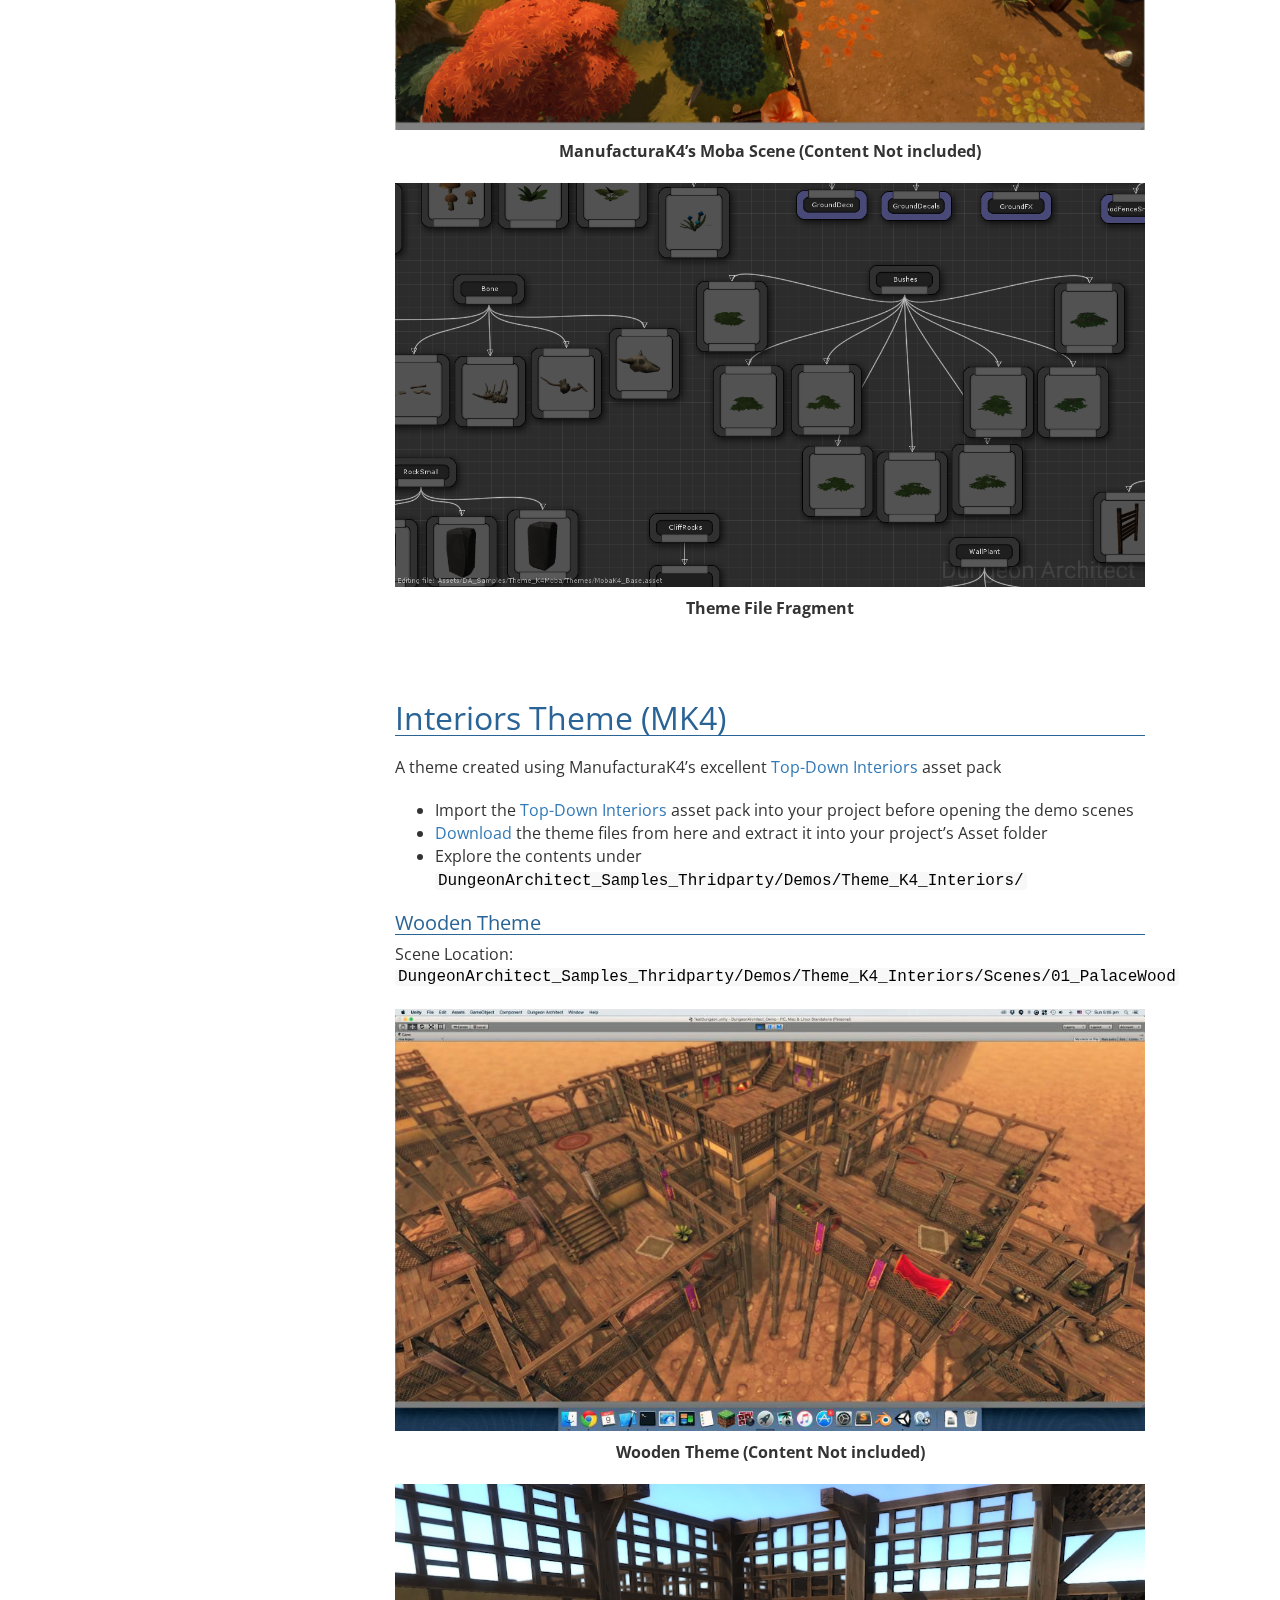
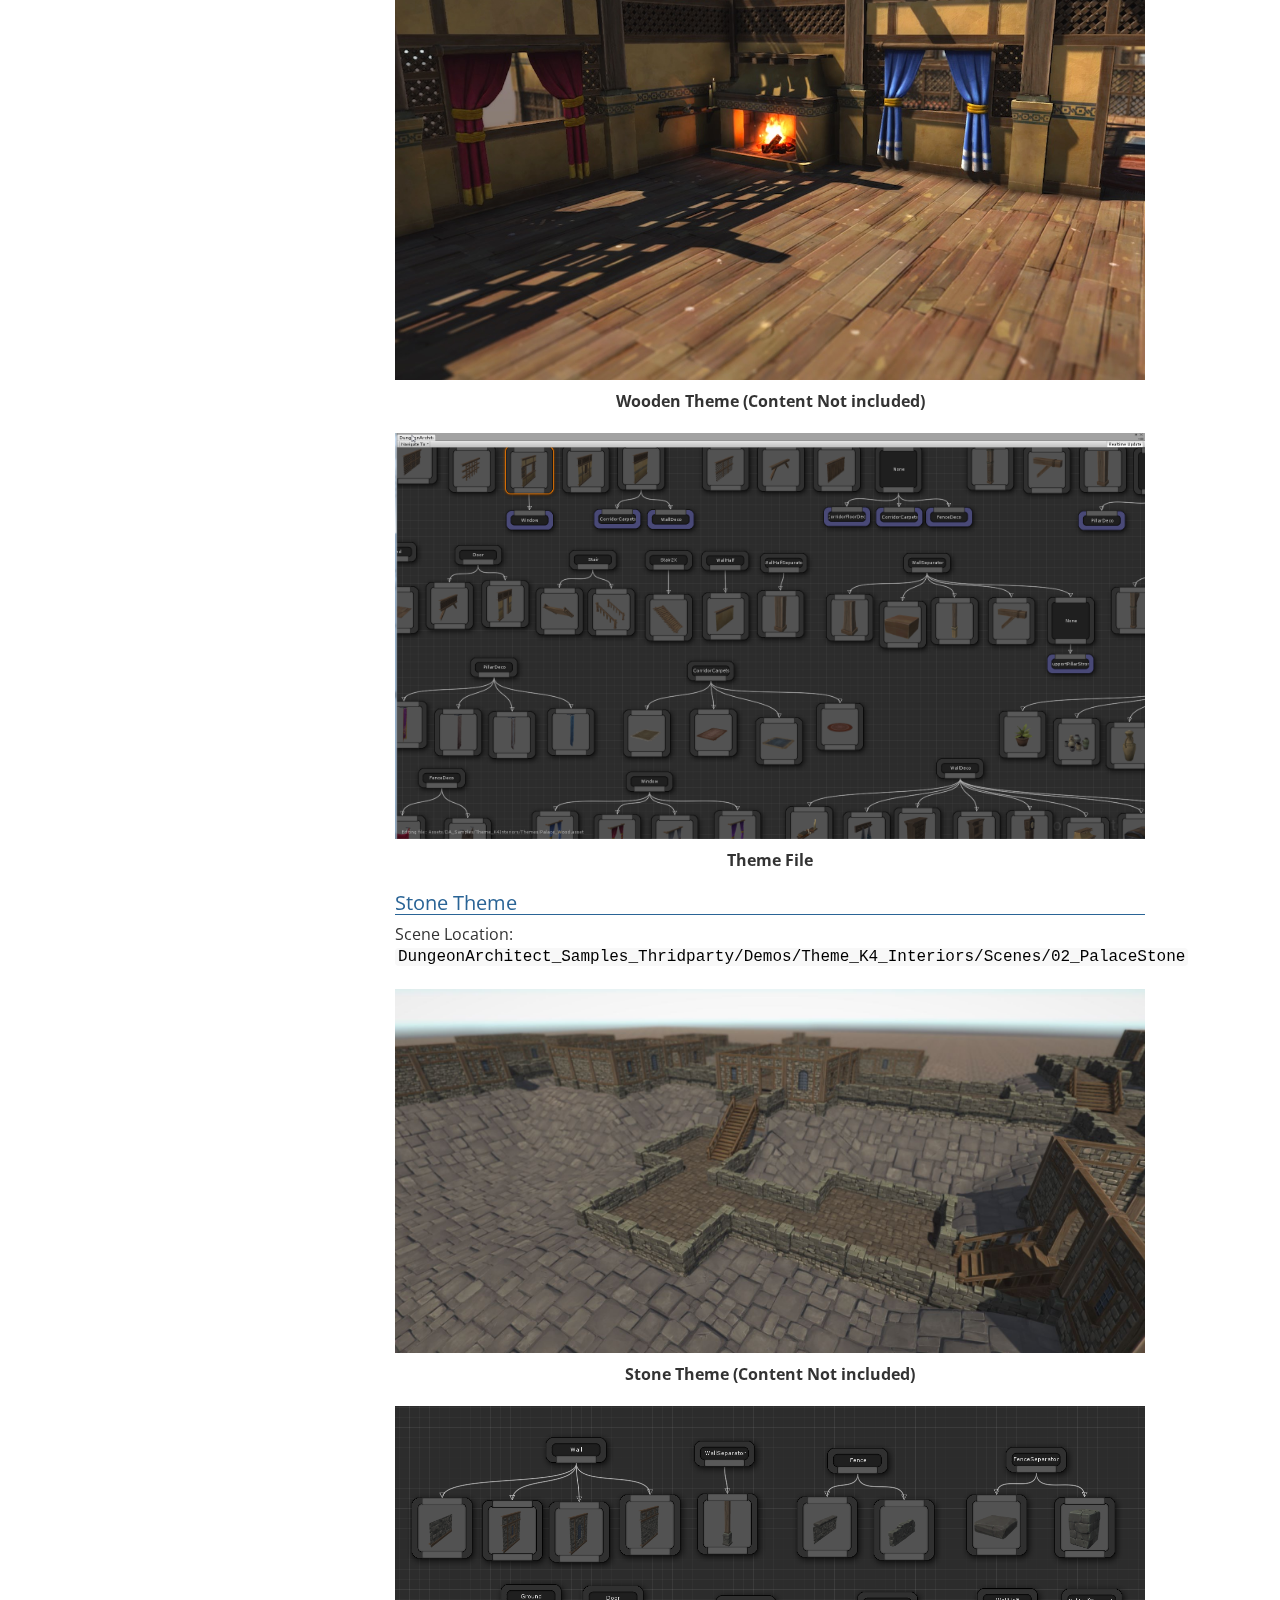
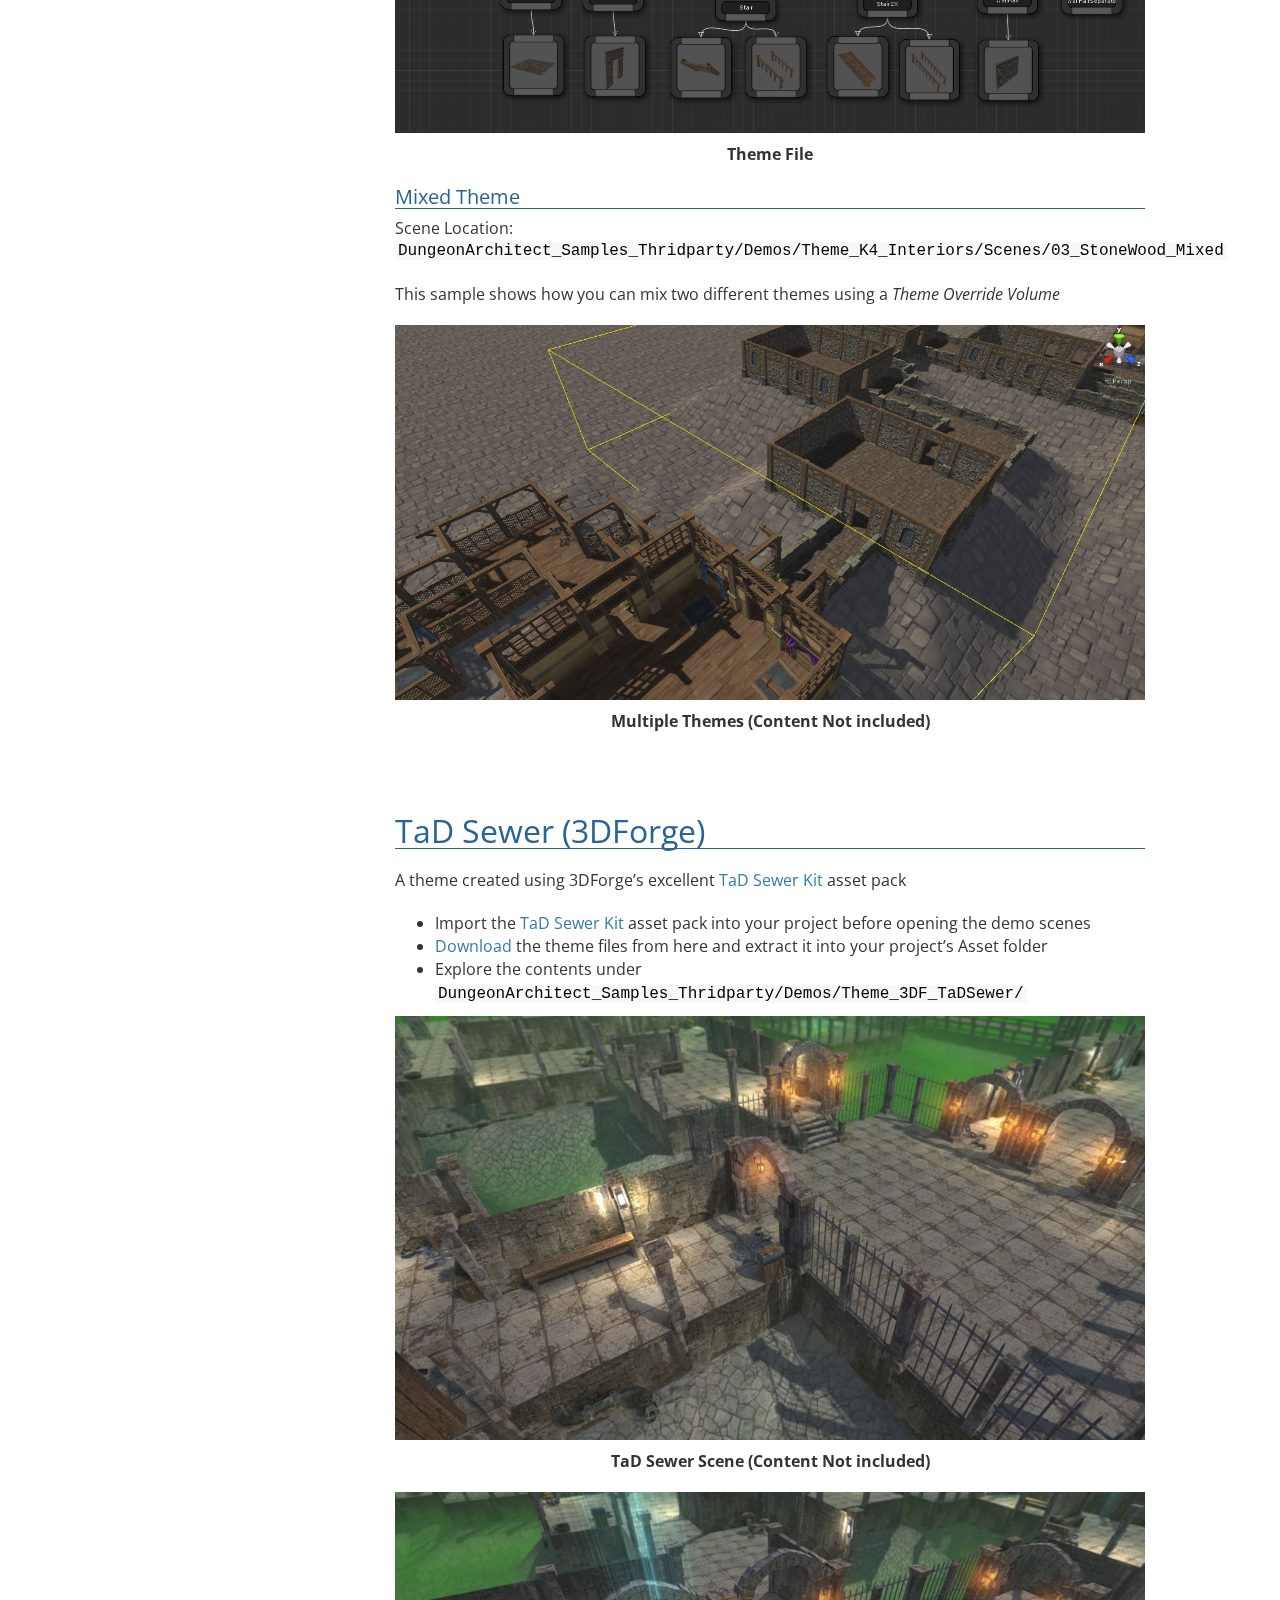
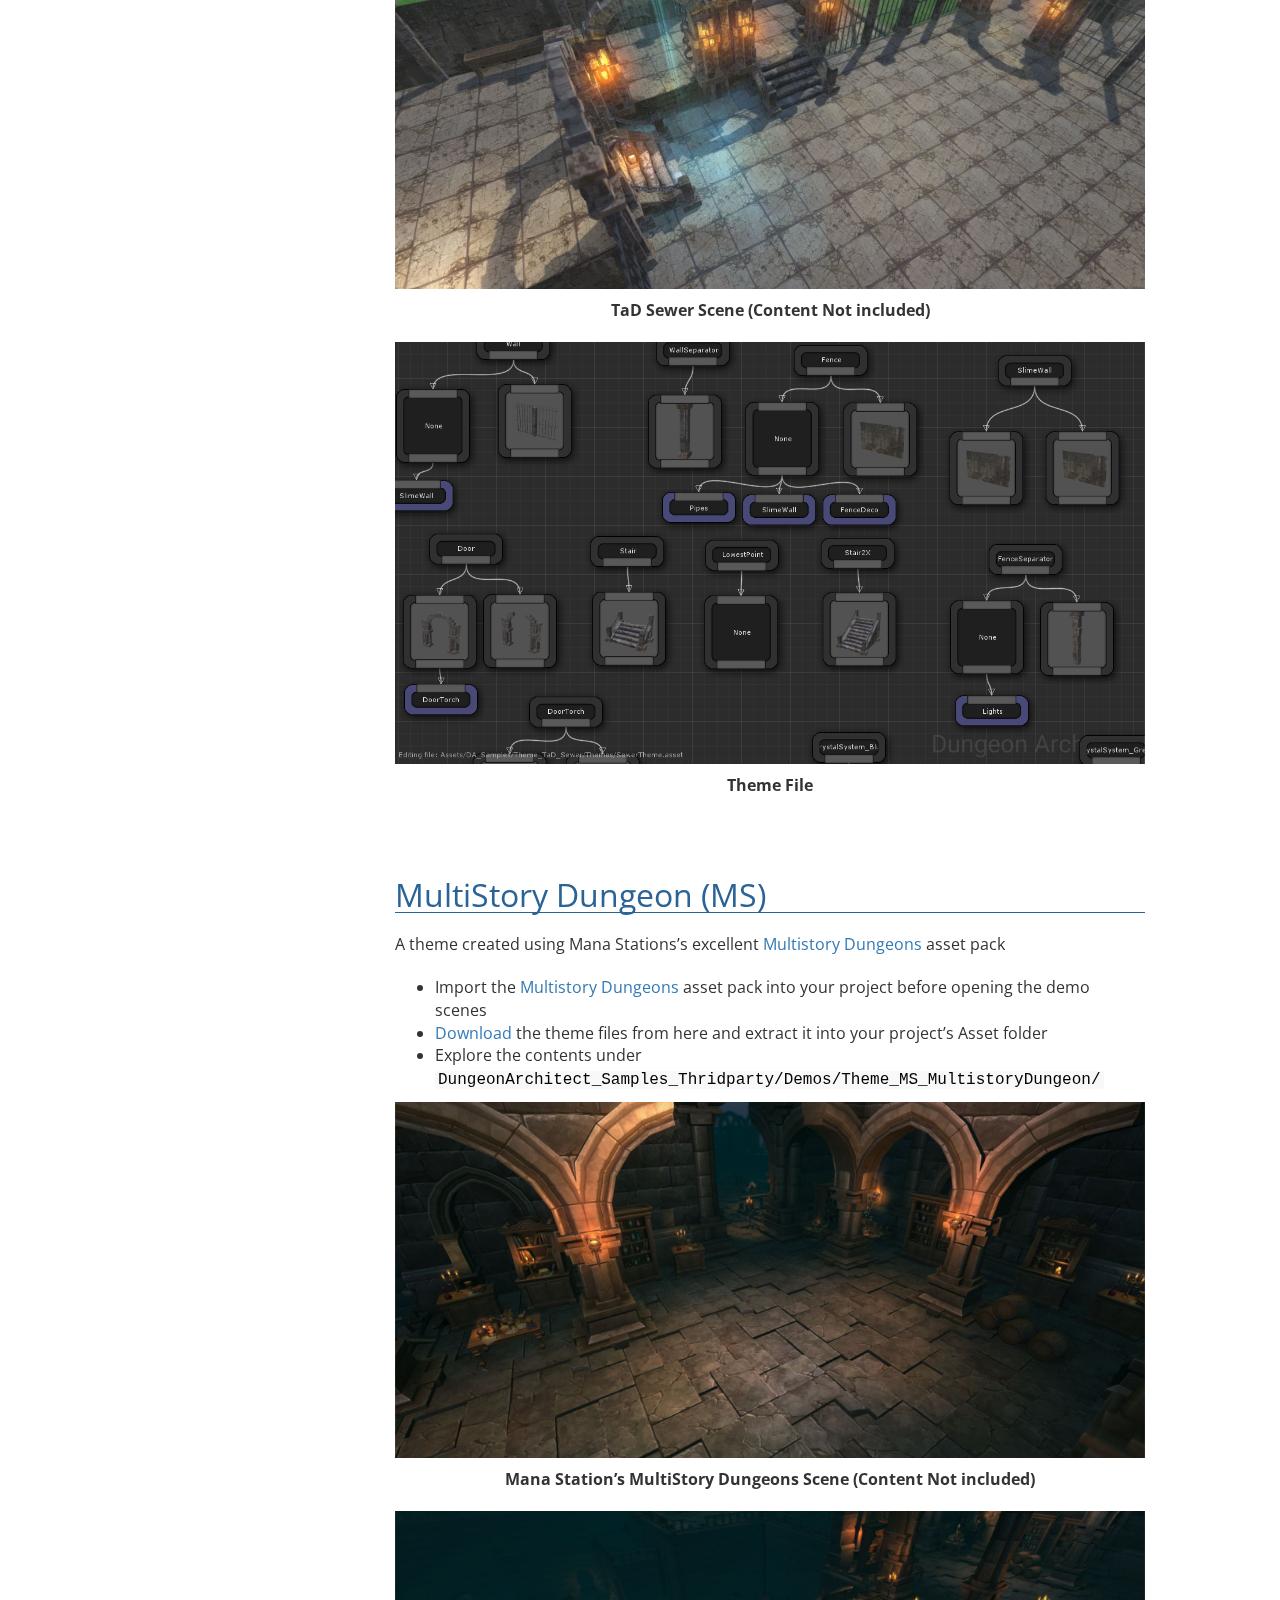
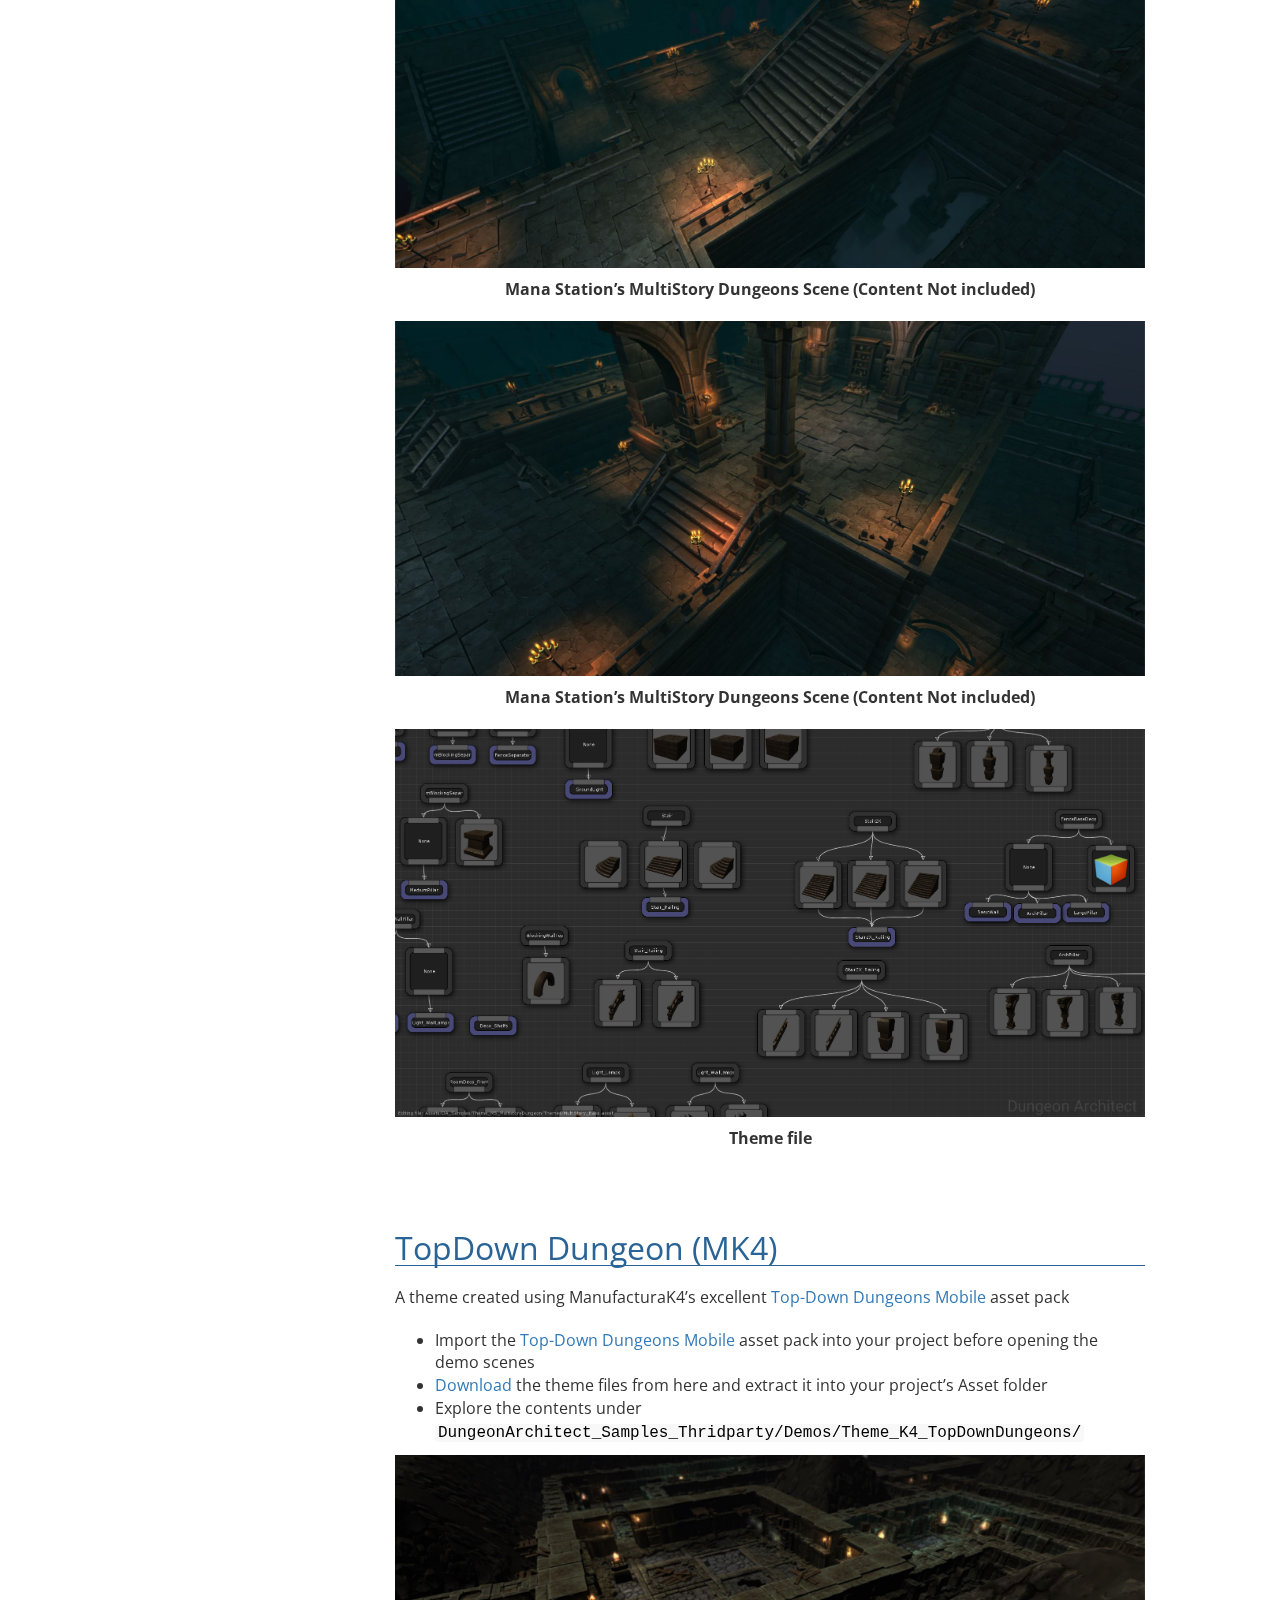
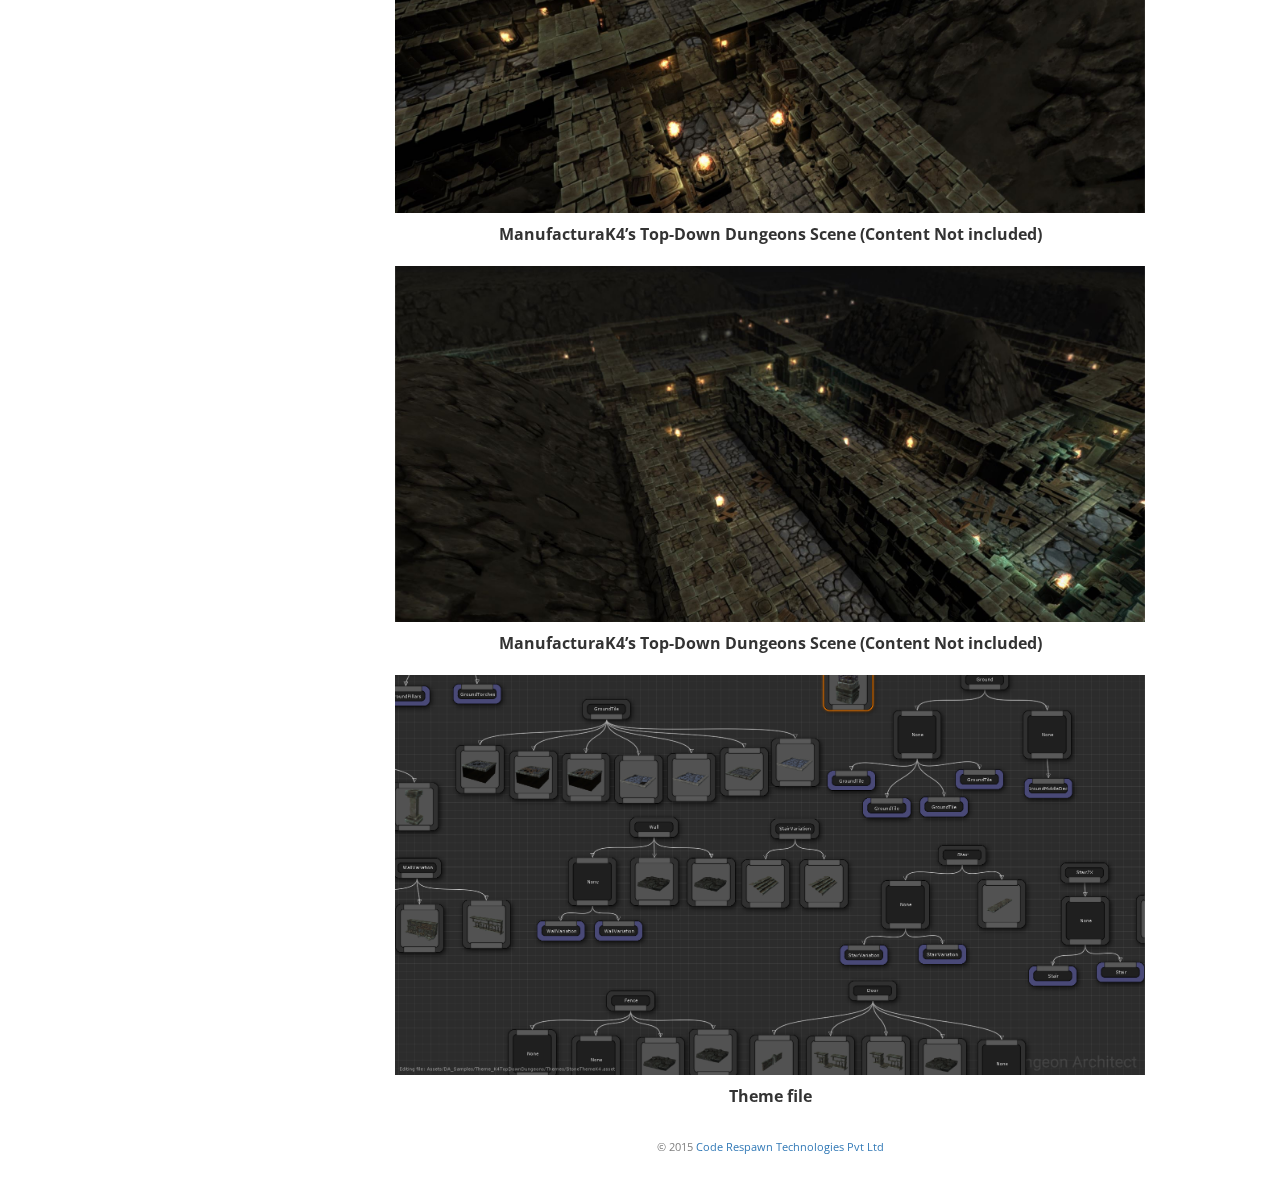
==== commit 118495b1: "Updated for 1.6.0" ====
--- a/stage/html/quick_start_1.0.0.html
+++ b/stage/html/quick_start_1.0.0.html
@@ -160,7 +160,8 @@
 			    <button class="btn btn-primary dropdown-toggle" type="button" data-toggle="dropdown">Version
 			    <span class="caret"></span></button>
 			    <ul class="dropdown-menu">
-			    				<li><a href="quick_start_1.4.0.html">1.4.0</a></li>
+			    				<li><a href="quick_start_1.6.0.html">1.6.0</a></li>
+				<li><a href="quick_start_1.4.0.html">1.4.0</a></li>
 				<li><a href="quick_start_1.1.0.html">1.1.0</a></li>
 				<li><a href="quick_start_1.0.0.html">1.0.0</a></li>
 			    </ul>
